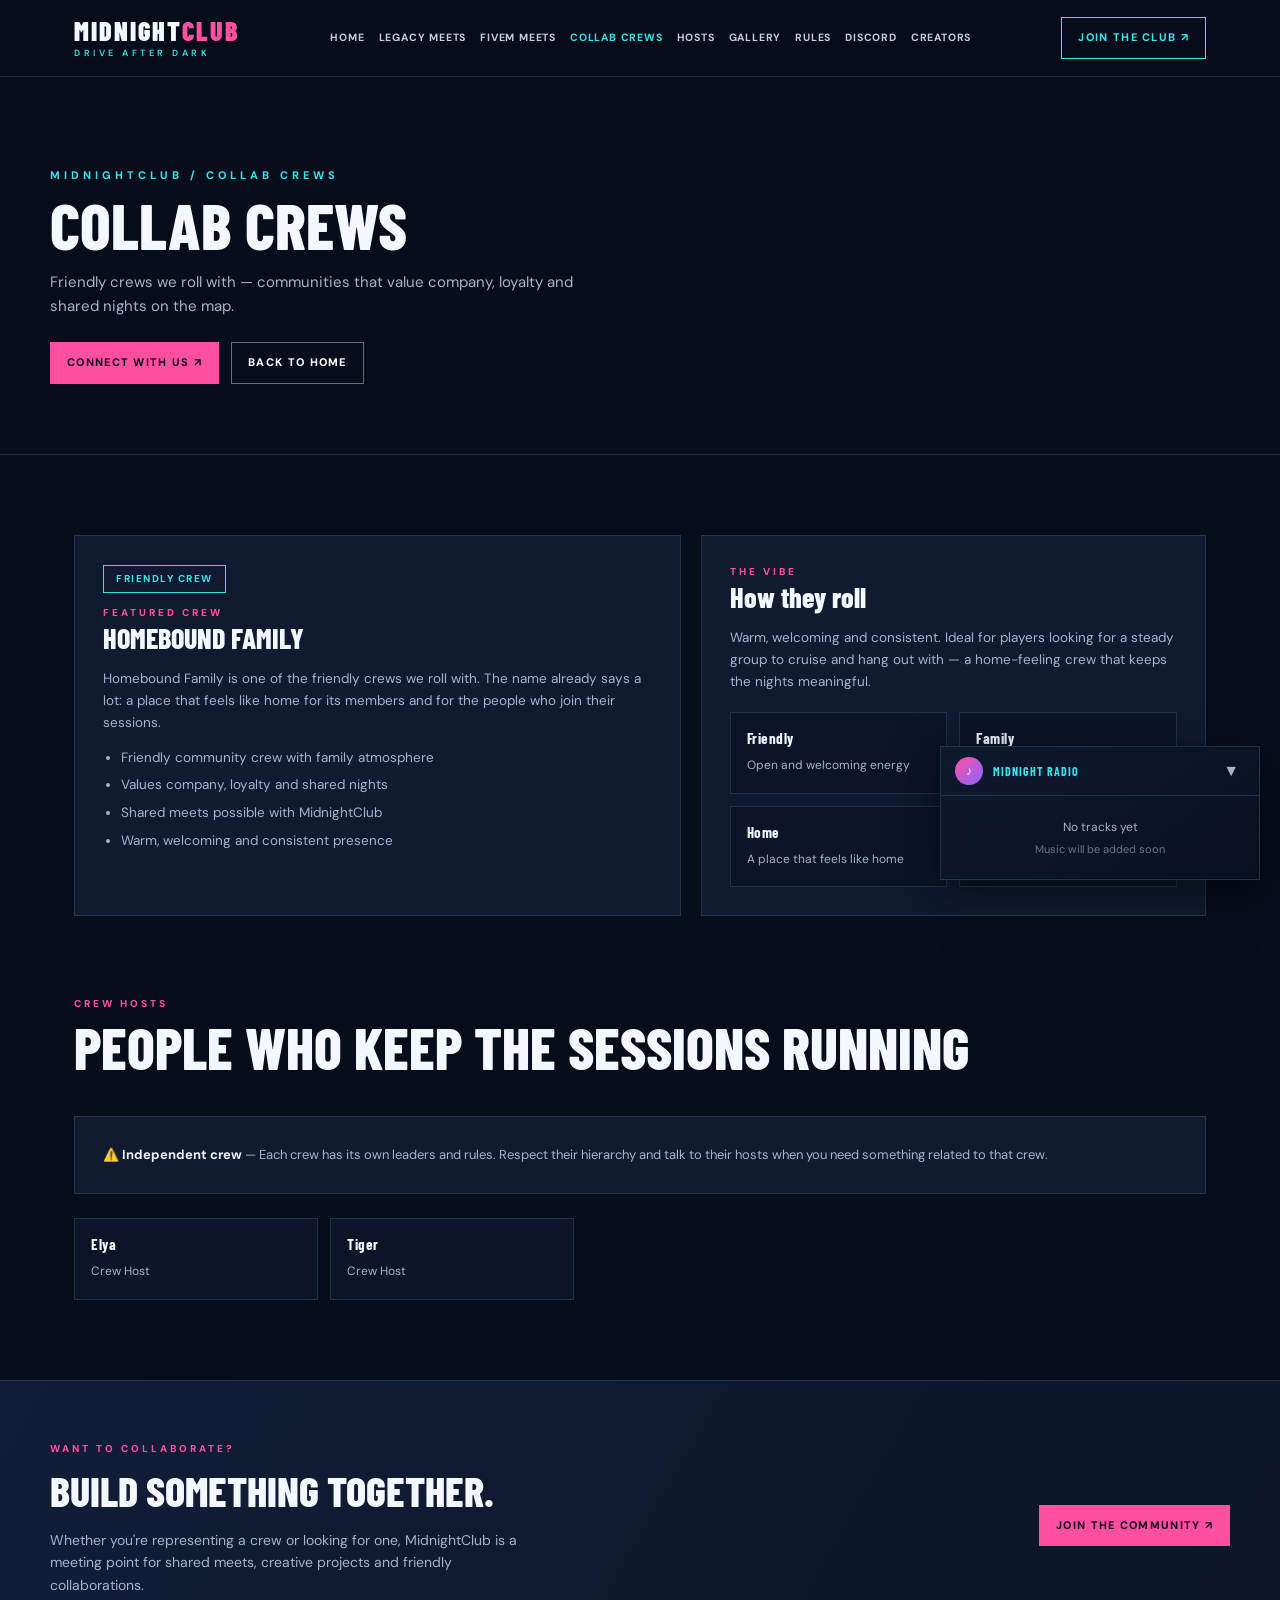
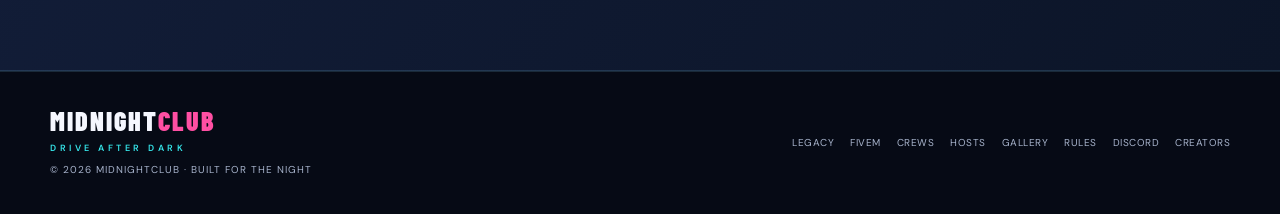
==== collab-crews.html @ 09257133 "Add files via upload" ====
<!doctype html>
<html lang="en">
<head>
  <meta charset="utf-8">
  <meta name="viewport" content="width=device-width,initial-scale=1">
  <meta name="theme-color" content="#080d1c">
  <meta name="description" content="Collaborate with friendly crews like Homebound Family — community, loyalty and shared nights on the map.">
  <title>COLLAB CREWS | MidnightClub</title>
  <link rel="stylesheet" href="assets/style.css">
</head>
<body>
<header class="site-header">
  <div class="nav-wrap">
    <a class="brand" href="index.html">MIDNIGHT<span>CLUB</span><small>DRIVE AFTER DARK</small></a>
    <nav class="nav">
      <a href="index.html">HOME</a>
      <a href="legacy-meets.html">LEGACY MEETS</a>
      <a href="fivem-meets.html">FIVEM MEETS</a>
      <a class="active" href="collab-crews.html">COLLAB CREWS</a>
      <a href="hosts.html">HOSTS</a>
      <a href="gallery.html">GALLERY</a>
      <a href="rules.html">RULES</a>
      <a href="discord.html">DISCORD</a>
      <a href="content-creators.html">CREATORS</a>
    </nav>
    <a class="nav-cta" href="https://discord.gg/Cdg4b4yw4P" target="_blank" rel="noopener">Join the club ↗</a>
    <button class="menu-toggle" aria-label="Open menu">☰</button>
  </div>
</header>

<section class="page-hero">
  <div class="page-hero-inner">
    <div class="eyebrow">MIDNIGHTCLUB / COLLAB CREWS</div>
    <h1>COLLAB CREWS</h1>
    <p>Friendly crews we roll with — communities that value company, loyalty and shared nights on the map.</p>
    <div class="hero-actions" style="margin-top:24px">
      <a class="btn primary" href="https://discord.gg/Cdg4b4yw4P" target="_blank" rel="noopener">Connect with us ↗</a>
      <a class="btn secondary" href="index.html">Back to home</a>
    </div>
  </div>
</section>

<section class="section">
  <div class="content-grid">
    <div class="panel">
      <span class="server-badge">FRIENDLY CREW</span>
      <div class="kicker">Featured crew</div>
      <h3>HOMEBOUND FAMILY</h3>
      <p>Homebound Family is one of the friendly crews we roll with. The name already says a lot: a place that feels like home for its members and for the people who join their sessions.</p>
      <ul>
        <li>Friendly community crew with family atmosphere</li>
        <li>Values company, loyalty and shared nights</li>
        <li>Shared meets possible with MidnightClub</li>
        <li>Warm, welcoming and consistent presence</li>
      </ul>
    </div>
    <div class="panel">
      <div class="kicker">The vibe</div>
      <h3>How they roll</h3>
      <p>Warm, welcoming and consistent. Ideal for players looking for a steady group to cruise and hang out with — a home-feeling crew that keeps the nights meaningful.</p>
      <div class="highlight-list">
        <div class="highlight-item"><strong>Friendly</strong><span>Open and welcoming energy</span></div>
        <div class="highlight-item"><strong>Family</strong><span>Loyalty and belonging</span></div>
        <div class="highlight-item"><strong>Home</strong><span>A place that feels like home</span></div>
        <div class="highlight-item"><strong>Meets</strong><span>Shared sessions &amp; cruises</span></div>
      </div>
    </div>
  </div>
</section>

<section class="section" style="padding-top:0">
  <div class="section-head">
    <div>
      <div class="kicker">Crew hosts</div>
      <h2>People who keep the sessions running</h2>
    </div>
  </div>
  <div class="panel" style="margin-bottom:24px">
    <p style="margin:0;color:var(--muted);font-size:13px">⚠️ <strong style="color:var(--white)">Independent crew</strong> — Each crew has its own leaders and rules. Respect their hierarchy and talk to their hosts when you need something related to that crew.</p>
  </div>
  <div class="highlight-list" style="grid-template-columns:repeat(auto-fill,minmax(200px,1fr));max-width:500px">
    <div class="highlight-item"><strong>Elya</strong><span>Crew Host</span></div>
    <div class="highlight-item"><strong>Tiger</strong><span>Crew Host</span></div>
  </div>
</section>

<section class="feature-band">
  <div class="feature-inner">
    <div>
      <div class="kicker">Want to collaborate?</div>
      <h2>BUILD SOMETHING TOGETHER.</h2>
      <p>Whether you're representing a crew or looking for one, MidnightClub is a meeting point for shared meets, creative projects and friendly collaborations.</p>
    </div>
    <a class="btn primary" href="https://discord.gg/Cdg4b4yw4P" target="_blank" rel="noopener">Join the community ↗</a>
  </div>
</section>

<footer class="footer">
  <div class="footer-inner">
    <div>
      <a class="brand" href="index.html">MIDNIGHT<span>CLUB</span><small>DRIVE AFTER DARK</small></a>
      <p>© <span data-year></span> MIDNIGHTCLUB · BUILT FOR THE NIGHT</p>
    </div>
    <div class="footer-links">
      <a href="legacy-meets.html">LEGACY</a>
      <a href="fivem-meets.html">FIVEM</a>
      <a href="collab-crews.html">CREWS</a>
      <a href="hosts.html">HOSTS</a>
      <a href="gallery.html">GALLERY</a>
      <a href="rules.html">RULES</a>
      <a href="discord.html">DISCORD</a>
      <a href="content-creators.html">CREATORS</a>
    </div>
  </div>
</footer>

<div class="music-player" id="music-player">
  <div class="player-header">
    <div class="player-header-left"><div class="player-icon">♪</div><span class="player-title">Midnight Radio</span></div>
    <button class="player-toggle-btn" id="player-toggle">▼</button>
  </div>
  <div class="player-body">
    <div id="player-empty" class="player-empty">No tracks yet<span>Music will be added soon</span></div>
    <div id="player-body-content" style="display:none">
      <div class="player-track-info"><p class="player-track-name" id="track-name">—</p><p class="player-track-artist" id="track-artist">—</p></div>
      <div class="player-progress-wrap"><div class="player-progress" id="progress-wrap"><div class="player-progress-bar" id="progress-bar"></div></div><div class="player-time"><span id="current-time">0:00</span><span id="duration">0:00</span></div></div>
      <div class="player-controls"><button class="player-btn" id="prev-btn">⏮</button><button class="player-btn play-btn" id="play-btn">▶</button><button class="player-btn" id="next-btn">⏭</button></div>
      <div class="player-volume"><span style="font-size:12px">🔊</span><input type="range" id="volume-slider" min="0" max="100" value="70"></div>
    </div>
  </div>
</div>
<audio id="audio-el" preload="metadata"></audio>
<script src="assets/main.js"></script>
</body>
</html>
---- assets/style.css ----
@import url('https://fonts.googleapis.com/css2?family=Barlow+Condensed:wght@500;600;700;800;900&family=DM+Sans:wght@400;500;600;700&display=swap');

:root {
  --bg: #080d1c;
  --panel: #101a30;
  --panel2: #14233d;
  --cyan: #35e4e8;
  --pink: #ff4fa3;
  --purple: #8765ff;
  --coral: #ff876f;
  --white: #f5f7ff;
  --muted: #a7b3cb;
  --line: rgba(118, 190, 222, 0.18);
  --max: 1180px;
  --header-h: 76px;
}

* { box-sizing: border-box; }
html { scroll-behavior: smooth; }
body {
  margin: 0;
  background: var(--bg);
  color: var(--white);
  font-family: 'DM Sans', sans-serif;
  line-height: 1.6;
}
a { color: inherit; text-decoration: none; }
button { font: inherit; cursor: pointer; }
img { max-width: 100%; display: block; }

/* ========== HEADER ========== */
.site-header {
  position: sticky;
  top: 0;
  z-index: 50;
  background: rgba(8, 13, 28, 0.9);
  backdrop-filter: blur(16px);
  border-bottom: 1px solid var(--line);
}
.nav-wrap {
  max-width: var(--max);
  margin: auto;
  padding: 0 24px;
  min-height: var(--header-h);
  display: flex;
  align-items: center;
  justify-content: space-between;
  gap: 16px;
}
.brand {
  font: 900 26px 'Barlow Condensed';
  letter-spacing: 2px;
  line-height: 1;
  flex-shrink: 0;
}
.brand span { color: var(--pink); }
.brand small {
  display: block;
  font: 600 9px 'DM Sans';
  letter-spacing: 3.5px;
  color: var(--cyan);
  margin-top: 3px;
}
.nav {
  display: flex;
  align-items: center;
  gap: 14px;
  flex-wrap: wrap;
}
.nav a {
  font-size: 10.5px;
  font-weight: 700;
  letter-spacing: 0.8px;
  color: #c4cde0;
  transition: 0.2s;
  white-space: nowrap;
}
.nav a:hover,
.nav a.active { color: var(--cyan); }
.nav-cta,
.btn {
  display: inline-flex;
  align-items: center;
  justify-content: center;
  padding: 11px 16px;
  border: 1px solid var(--cyan);
  color: var(--cyan);
  font-size: 11px;
  font-weight: 800;
  letter-spacing: 1.3px;
  text-transform: uppercase;
  transition: 0.2s;
  background: transparent;
}
.nav-cta:hover,
.btn:hover {
  background: var(--cyan);
  color: #07101d;
  box-shadow: 0 0 25px #35e4e855;
}
.btn.primary {
  background: var(--pink);
  border-color: var(--pink);
  color: #14091a;
}
.btn.primary:hover {
  background: #ff6bb5;
  border-color: #ff6bb5;
  color: #14091a;
  box-shadow: 0 0 25px #ff4fa355;
}
.btn.secondary {
  border-color: rgba(255, 255, 255, 0.4);
  color: white;
}
.menu-toggle {
  display: none;
  background: none;
  border: 1px solid var(--line);
  color: white;
  padding: 8px 12px;
  font-size: 20px;
}

/* ========== HERO ========== */
.hero {
  position: relative;
  min-height: 680px;
  display: flex;
  align-items: center;
  overflow: hidden;
  background:
    linear-gradient(90deg, rgba(6, 11, 25, 0.92), rgba(6, 11, 25, 0.55) 50%, rgba(6, 11, 25, 0.2)),
    linear-gradient(0deg, var(--bg), transparent 40%),
    url('https://ik.imagekit.io/MidnightClub/WEBSITE%20MIDNIGHT/Encontro%20Neon%20Midnight%20Club.png') center/cover no-repeat;
}
.hero::after {
  content: "";
  position: absolute;
  inset: 0;
  background:
    linear-gradient(135deg, transparent 48%, rgba(255, 79, 163, 0.1)),
    repeating-linear-gradient(0deg, transparent 0 59px, rgba(53, 228, 232, 0.04) 60px);
  pointer-events: none;
}
.hero-inner {
  position: relative;
  z-index: 1;
  max-width: var(--max);
  width: 100%;
  margin: auto;
  padding: 90px 24px;
}
.eyebrow {
  color: var(--cyan);
  font-size: 11px;
  font-weight: 800;
  letter-spacing: 4px;
  text-transform: uppercase;
}
.hero h1 {
  font: 900 clamp(64px, 10vw, 122px) / 0.83 'Barlow Condensed';
  letter-spacing: 1px;
  text-transform: uppercase;
  margin: 22px 0;
  max-width: 760px;
  text-shadow: 5px 5px 0 rgba(255, 79, 163, 0.25);
}
.hero h1 em {
  font-style: normal;
  color: var(--pink);
}
.hero p {
  max-width: 540px;
  color: #d2d9e8;
  font-size: 16px;
}
.hero-actions {
  display: flex;
  gap: 12px;
  flex-wrap: wrap;
  margin-top: 30px;
}
.hero-meta {
  display: flex;
  gap: 28px;
  margin-top: 60px;
  flex-wrap: wrap;
}
.meta-item {
  border-left: 2px solid var(--pink);
  padding-left: 12px;
}
.meta-item strong {
  display: block;
  font: 800 24px 'Barlow Condensed';
  letter-spacing: 1px;
}
.meta-item span {
  font-size: 9px;
  color: var(--muted);
  letter-spacing: 2px;
  text-transform: uppercase;
}

/* Page hero (inner pages) */
.page-hero {
  position: relative;
  padding: 90px 24px 70px;
  background:
    linear-gradient(180deg, rgba(8, 13, 28, 0.75), var(--bg)),
    url('https://ik.imagekit.io/MidnightClub/WEBSITE%20MIDNIGHT/Encontro%20Neon%20Midnight%20Club.png') center/cover no-repeat;
  border-bottom: 1px solid var(--line);
}
.page-hero-inner {
  max-width: var(--max);
  margin: auto;
}
.page-hero h1 {
  font: 800 clamp(40px, 6vw, 64px) / 0.95 'Barlow Condensed';
  text-transform: uppercase;
  margin: 10px 0 14px;
}
.page-hero p {
  max-width: 560px;
  color: var(--muted);
  font-size: 15px;
}

/* ========== SECTIONS ========== */
.section {
  max-width: var(--max);
  margin: auto;
  padding: 80px 24px;
}
.section-head {
  display: flex;
  justify-content: space-between;
  align-items: end;
  gap: 20px;
  margin-bottom: 32px;
}
.kicker {
  font-size: 10px;
  letter-spacing: 3px;
  color: var(--pink);
  font-weight: 800;
  text-transform: uppercase;
}
.section h2 {
  font: 800 clamp(36px, 5vw, 58px) / 0.95 'Barlow Condensed';
  text-transform: uppercase;
  margin: 8px 0;
}
.section-intro {
  color: var(--muted);
  max-width: 560px;
  font-size: 14px;
}

/* Grid & Cards */
.grid {
  display: grid;
  grid-template-columns: repeat(3, 1fr);
  gap: 18px;
}
.card {
  background: linear-gradient(145deg, rgba(20, 35, 61, 0.96), rgba(12, 20, 38, 0.96));
  border: 1px solid var(--line);
  position: relative;
  overflow: hidden;
  min-height: 230px;
  transition: 0.25s;
}
.card:hover {
  transform: translateY(-5px);
  border-color: var(--cyan);
  box-shadow: 0 15px 45px #0007;
}
.card-image {
  height: 145px;
  background: linear-gradient(135deg, #263c67, #161a36);
  position: relative;
  overflow: hidden;
}
.card-image img {
  width: 100%;
  height: 100%;
  object-fit: cover;
  opacity: 0.8;
  transition: 0.35s;
}
.card:hover .card-image img {
  transform: scale(1.05);
  opacity: 0.95;
}
.card-image::after {
  content: "";
  position: absolute;
  inset: 0;
  background: linear-gradient(0deg, #101a30, transparent 70%);
}
.card-body { padding: 18px; }
.card h3 {
  font: 800 24px 'Barlow Condensed';
  letter-spacing: 0.8px;
  margin: 0 0 6px;
}
.card p {
  font-size: 12.5px;
  color: var(--muted);
  margin: 0 0 12px;
}
.card-link {
  font-size: 10px;
  color: var(--cyan);
  letter-spacing: 2px;
  font-weight: 800;
  text-transform: uppercase;
}
.tag {
  display: inline-block;
  font-size: 9px;
  letter-spacing: 2px;
  color: var(--pink);
  font-weight: 800;
  text-transform: uppercase;
  margin-bottom: 4px;
}

/* Feature band */
.feature-band {
  background: linear-gradient(120deg, #121d38, #0c1528);
  border-top: 1px solid var(--line);
  border-bottom: 1px solid var(--line);
  padding: 60px 24px;
}
.feature-inner {
  max-width: var(--max);
  margin: auto;
  display: flex;
  justify-content: space-between;
  align-items: center;
  gap: 30px;
}
.feature-inner h2 {
  font: 800 42px 'Barlow Condensed';
  text-transform: uppercase;
  margin: 8px 0 12px;
}
.feature-inner p {
  color: var(--muted);
  max-width: 480px;
  font-size: 14px;
}

/* Content panels */
.content-grid {
  display: grid;
  grid-template-columns: 1.2fr 1fr;
  gap: 20px;
}
.panel {
  background: var(--panel);
  border: 1px solid var(--line);
  padding: 28px;
}
.panel h3 {
  font: 800 28px 'Barlow Condensed';
  margin: 0 0 12px;
}
.panel p,
.panel li {
  color: var(--muted);
  font-size: 13.5px;
}
.panel ul {
  padding-left: 18px;
  margin: 12px 0;
}
.panel li { margin-bottom: 6px; }

/* Stats */
.stats {
  display: grid;
  grid-template-columns: repeat(3, 1fr);
  gap: 12px;
  margin-top: 24px;
}
.stat {
  background: #0b1428;
  padding: 18px;
  border: 1px solid var(--line);
  text-align: center;
}
.stat strong {
  display: block;
  font: 800 28px 'Barlow Condensed';
  color: var(--cyan);
}
.stat span {
  font-size: 9px;
  color: var(--muted);
  letter-spacing: 1px;
  text-transform: uppercase;
}

/* ========== HOSTS ========== */
.host-list {
  display: grid;
  grid-template-columns: repeat(2, 1fr);
  gap: 24px;
  max-width: 820px;
}
.host-card {
  background: linear-gradient(160deg, var(--panel2), var(--panel));
  border: 1px solid var(--line);
  padding: 32px 28px;
  text-align: center;
  transition: 0.25s;
  position: relative;
  overflow: hidden;
}
.host-card::before {
  content: "";
  position: absolute;
  top: 0;
  left: 0;
  right: 0;
  height: 3px;
  background: linear-gradient(90deg, var(--pink), var(--purple), var(--cyan));
}
.host-card:hover {
  border-color: var(--cyan);
  transform: translateY(-4px);
  box-shadow: 0 12px 40px #0006;
}
.host-avatar {
  width: 96px;
  height: 96px;
  margin: 0 auto 16px;
  border-radius: 50%;
  overflow: hidden;
  border: 3px solid transparent;
  background: linear-gradient(var(--panel), var(--panel)) padding-box,
              linear-gradient(135deg, var(--pink), var(--purple), var(--cyan)) border-box;
}
.host-avatar img {
  width: 100%;
  height: 100%;
  object-fit: cover;
}
.host-card h3 {
  font: 800 28px 'Barlow Condensed';
  margin: 0 0 6px;
  letter-spacing: 1px;
}
.host-roles {
  display: flex;
  flex-wrap: wrap;
  gap: 6px;
  justify-content: center;
  margin: 12px 0 14px;
}
.host-roles span {
  font-size: 9px;
  font-weight: 800;
  letter-spacing: 1.2px;
  text-transform: uppercase;
  padding: 4px 10px;
  border: 1px solid var(--line);
  color: var(--cyan);
  background: rgba(53, 228, 232, 0.06);
}
.host-card p {
  font-size: 13px;
  color: var(--muted);
  margin: 0 0 18px;
  line-height: 1.55;
}
.host-card .btn {
  width: 100%;
  max-width: 200px;
  margin: 0 auto;
}

/* ========== DISCORD PANEL ========== */
.discord-panel {
  background: linear-gradient(120deg, #20245a, #142d45);
  border: 1px solid #6574ef55;
  padding: 40px;
  display: flex;
  justify-content: space-between;
  align-items: center;
  gap: 28px;
}
.discord-panel h2 {
  font: 800 40px 'Barlow Condensed';
  margin: 0 0 8px;
}
.discord-panel p {
  color: #c4cde0;
  max-width: 520px;
  font-size: 14px;
  margin: 0;
}

/* ========== GALLERY ========== */
.gallery-tabs {
  display: flex;
  gap: 10px;
  margin-bottom: 28px;
  flex-wrap: wrap;
}
.gallery-tab {
  padding: 10px 20px;
  border: 1px solid var(--line);
  background: transparent;
  color: var(--muted);
  font-size: 12px;
  font-weight: 800;
  letter-spacing: 1.5px;
  text-transform: uppercase;
  transition: 0.2s;
}
.gallery-tab:hover,
.gallery-tab.active {
  border-color: var(--cyan);
  color: var(--cyan);
  background: rgba(53, 228, 232, 0.08);
}
.gallery-grid {
  display: grid;
  grid-template-columns: repeat(3, 1fr);
  gap: 14px;
}
.gallery-item {
  aspect-ratio: 16/10;
  overflow: hidden;
  border: 1px solid var(--line);
  background: var(--panel);
  position: relative;
}
.gallery-item img {
  width: 100%;
  height: 100%;
  object-fit: cover;
  transition: 0.35s;
  opacity: 0.85;
}
.gallery-item:hover img {
  transform: scale(1.06);
  opacity: 1;
}
.gallery-placeholder {
  display: flex;
  flex-direction: column;
  align-items: center;
  justify-content: center;
  height: 100%;
  min-height: 180px;
  color: var(--muted);
  font-size: 13px;
  text-align: center;
  padding: 20px;
}
.gallery-placeholder strong {
  font: 800 18px 'Barlow Condensed';
  color: var(--cyan);
  display: block;
  margin-bottom: 6px;
}
.gallery-section { display: none; }
.gallery-section.active { display: block; }

/* ========== RULES ========== */
.rules-list {
  display: grid;
  gap: 16px;
}
.rule-item {
  display: grid;
  grid-template-columns: 56px 1fr;
  gap: 18px;
  background: var(--panel);
  border: 1px solid var(--line);
  padding: 22px 24px;
  align-items: start;
}
.rule-num {
  font: 900 28px 'Barlow Condensed';
  color: var(--pink);
  line-height: 1;
}
.rule-item h3 {
  font: 800 20px 'Barlow Condensed';
  margin: 0 0 6px;
  letter-spacing: 0.5px;
}
.rule-item p {
  margin: 0;
  color: var(--muted);
  font-size: 13.5px;
}

/* ========== MUSIC PLAYER ========== */
.music-player {
  position: fixed;
  bottom: 20px;
  right: 20px;
  z-index: 60;
  width: 320px;
  background: linear-gradient(145deg, rgba(16, 26, 48, 0.97), rgba(10, 16, 32, 0.98));
  border: 1px solid var(--line);
  backdrop-filter: blur(12px);
  box-shadow: 0 12px 40px #0008;
  transition: 0.3s;
}
.music-player.collapsed { width: auto; }
.music-player.collapsed .player-body { display: none; }
.player-header {
  display: flex;
  align-items: center;
  justify-content: space-between;
  padding: 10px 14px;
  border-bottom: 1px solid var(--line);
  cursor: pointer;
  user-select: none;
}
.player-header-left {
  display: flex;
  align-items: center;
  gap: 10px;
}
.player-icon {
  width: 28px;
  height: 28px;
  border-radius: 50%;
  background: linear-gradient(135deg, var(--pink), var(--purple));
  display: grid;
  place-items: center;
  font-size: 12px;
  flex-shrink: 0;
}
.player-title {
  font: 700 12px 'Barlow Condensed';
  letter-spacing: 1px;
  text-transform: uppercase;
  color: var(--cyan);
}
.player-toggle-btn {
  background: none;
  border: none;
  color: var(--muted);
  font-size: 16px;
  padding: 4px 6px;
  line-height: 1;
}
.player-body { padding: 14px 16px 16px; }
.player-track-info { margin-bottom: 12px; }
.player-track-name {
  font: 700 14px 'DM Sans';
  margin: 0 0 2px;
  white-space: nowrap;
  overflow: hidden;
  text-overflow: ellipsis;
}
.player-track-artist {
  font-size: 11px;
  color: var(--muted);
  margin: 0;
}
.player-progress-wrap { margin-bottom: 12px; }
.player-progress {
  height: 4px;
  background: rgba(255, 255, 255, 0.1);
  border-radius: 2px;
  overflow: hidden;
  cursor: pointer;
}
.player-progress-bar {
  height: 100%;
  width: 0%;
  background: linear-gradient(90deg, var(--pink), var(--cyan));
  border-radius: 2px;
  transition: width 0.1s linear;
}
.player-time {
  display: flex;
  justify-content: space-between;
  font-size: 10px;
  color: var(--muted);
  margin-top: 4px;
}
.player-controls {
  display: flex;
  align-items: center;
  justify-content: center;
  gap: 12px;
}
.player-btn {
  background: none;
  border: 1px solid var(--line);
  color: var(--white);
  width: 36px;
  height: 36px;
  border-radius: 50%;
  display: grid;
  place-items: center;
  font-size: 14px;
  transition: 0.2s;
}
.player-btn:hover {
  border-color: var(--cyan);
  color: var(--cyan);
}
.player-btn.play-btn {
  width: 44px;
  height: 44px;
  background: var(--pink);
  border-color: var(--pink);
  color: #14091a;
  font-size: 16px;
}
.player-btn.play-btn:hover {
  background: #ff6bb5;
  border-color: #ff6bb5;
  color: #14091a;
}
.player-volume {
  display: flex;
  align-items: center;
  gap: 8px;
  margin-top: 12px;
}
.player-volume input[type="range"] {
  flex: 1;
  height: 3px;
  -webkit-appearance: none;
  appearance: none;
  background: rgba(255, 255, 255, 0.15);
  border-radius: 2px;
  outline: none;
}
.player-volume input[type="range"]::-webkit-slider-thumb {
  -webkit-appearance: none;
  width: 12px;
  height: 12px;
  border-radius: 50%;
  background: var(--cyan);
  cursor: pointer;
}
.player-empty {
  text-align: center;
  padding: 8px 0 4px;
  font-size: 12px;
  color: var(--muted);
}
.player-empty span {
  display: block;
  font-size: 11px;
  margin-top: 4px;
  color: #6a7690;
}

/* ========== FOOTER ========== */
.footer {
  border-top: 1px solid var(--line);
  background: #060a15;
  padding: 36px 24px;
}
.footer-inner {
  max-width: var(--max);
  margin: auto;
  display: flex;
  justify-content: space-between;
  align-items: center;
  gap: 20px;
  flex-wrap: wrap;
}
.footer p {
  font-size: 10px;
  color: var(--muted);
  letter-spacing: 1px;
  margin: 8px 0 0;
}
.footer-links {
  display: flex;
  gap: 16px;
  flex-wrap: wrap;
}
.footer-links a {
  font-size: 10px;
  color: var(--muted);
  letter-spacing: 0.5px;
}
.footer-links a:hover { color: var(--cyan); }

/* Server badge */
.server-badge {
  display: inline-flex;
  align-items: center;
  gap: 6px;
  font-size: 10px;
  font-weight: 800;
  letter-spacing: 1.5px;
  text-transform: uppercase;
  padding: 5px 12px;
  border: 1px solid var(--cyan);
  color: var(--cyan);
  margin-bottom: 12px;
}
.server-badge.fivem { border-color: var(--purple); color: var(--purple); }

/* Highlight list */
.highlight-list {
  display: grid;
  grid-template-columns: repeat(2, 1fr);
  gap: 12px;
  margin-top: 20px;
}
.highlight-item {
  background: #0b1428;
  border: 1px solid var(--line);
  padding: 16px;
}
.highlight-item strong {
  display: block;
  font: 700 15px 'Barlow Condensed';
  letter-spacing: 0.5px;
  margin-bottom: 4px;
}
.highlight-item span {
  font-size: 12px;
  color: var(--muted);
}

/* ========== RESPONSIVE ========== */
@media (max-width: 980px) {
  .nav {
    display: none;
    position: absolute;
    top: var(--header-h);
    left: 0;
    right: 0;
    padding: 20px 24px;
    background: #080d1c;
    border-bottom: 1px solid var(--line);
    flex-direction: column;
    align-items: flex-start;
    gap: 14px;
  }
  .nav.open { display: flex; }
  .menu-toggle { display: block; }
  .nav-cta { display: none; }
  .grid { grid-template-columns: repeat(2, 1fr); }
  .gallery-grid { grid-template-columns: repeat(2, 1fr); }
  .content-grid { grid-template-columns: 1fr; }
  .host-list { grid-template-columns: 1fr; max-width: 400px; }
  .highlight-list { grid-template-columns: 1fr; }
}

@media (max-width: 620px) {
  .hero { min-height: 600px; }
  .hero-inner { padding-top: 70px; }
  .hero h1 { font-size: 62px; }
  .section { padding: 56px 18px; }
  .grid { grid-template-columns: 1fr; }
  .gallery-grid { grid-template-columns: 1fr; }
  .section-head,
  .feature-inner,
  .discord-panel {
    align-items: flex-start;
    flex-direction: column;
  }
  .stats { grid-template-columns: 1fr; }
  .page-hero { padding: 70px 18px 50px; }
  .hero-meta { margin-top: 36px; gap: 16px; }
  .music-player {
    bottom: 12px;
    right: 12px;
    left: 12px;
    width: auto;
  }
  .rule-item {
    grid-template-columns: 40px 1fr;
    padding: 16px;
  }
}
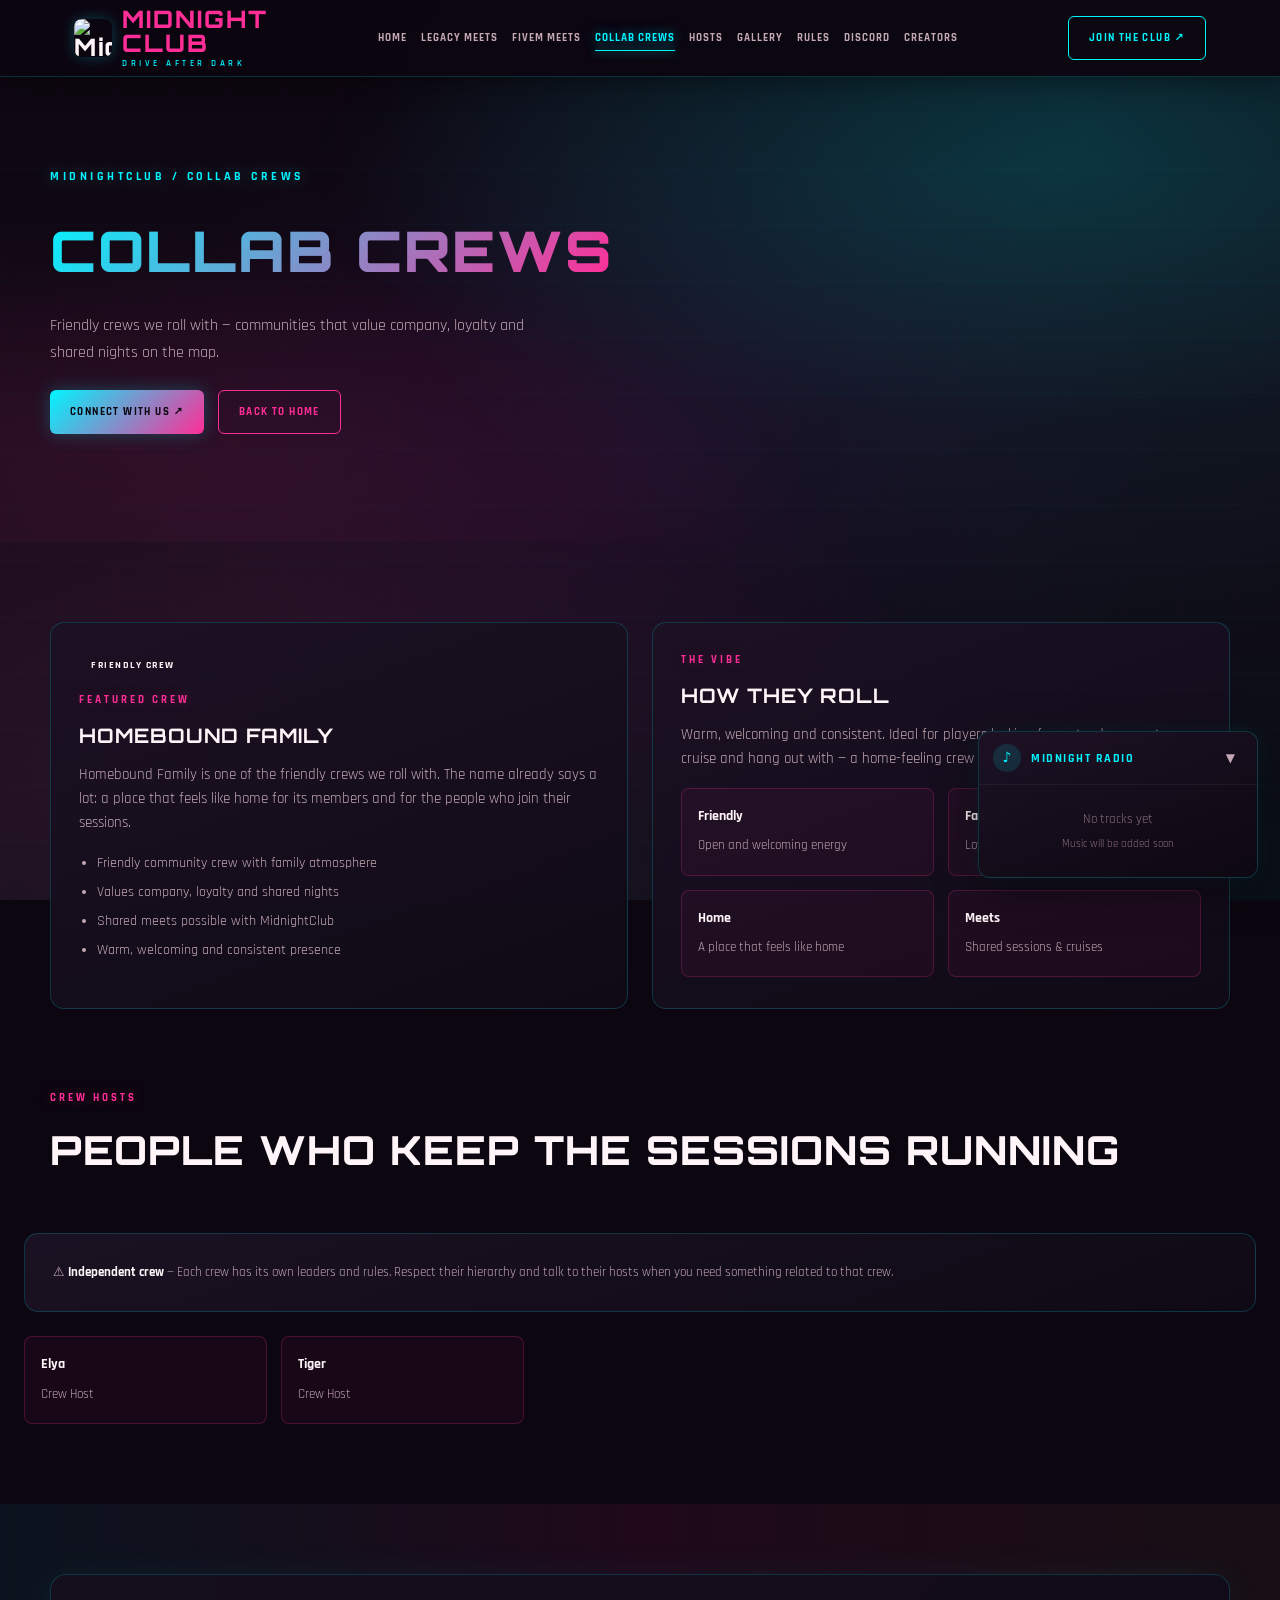
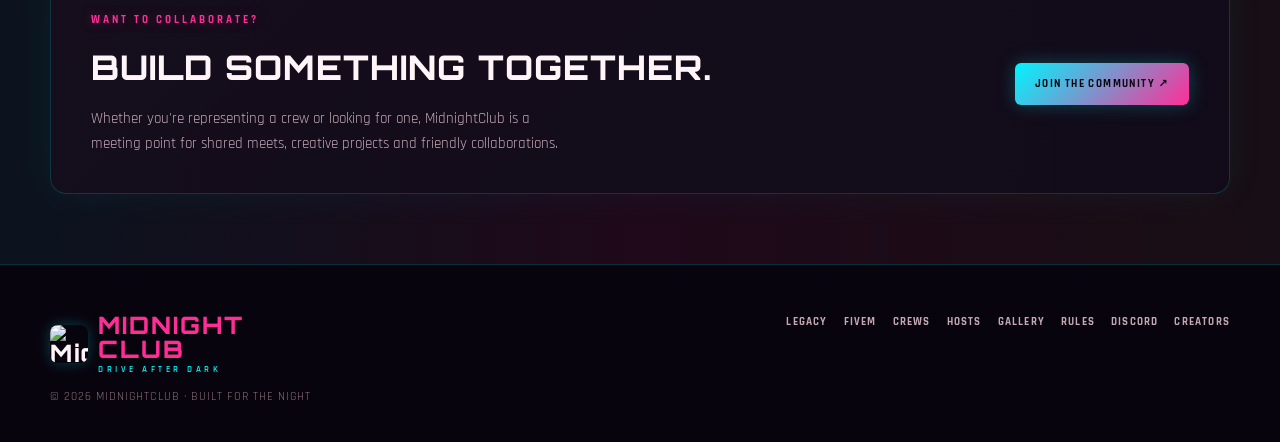
==== commit 1471a4b3: "Add files via upload" ====
--- a/collab-crews.html
+++ b/collab-crews.html
@@ -3,15 +3,27 @@
 <head>
   <meta charset="utf-8">
   <meta name="viewport" content="width=device-width,initial-scale=1">
-  <meta name="theme-color" content="#080d1c">
+  <meta name="theme-color" content="#0c0610">
+  <link rel="icon" type="image/png" href="https://ik.imagekit.io/MidnightClub/WEBSITE%20MIDNIGHT/website%20images/file_00000000ad4882108c9d90495cad888b.png?updatedAt=1795227710696">
   <meta name="description" content="Collaborate with friendly crews like Homebound Family — community, loyalty and shared nights on the map.">
   <title>COLLAB CREWS | MidnightClub</title>
   <link rel="stylesheet" href="assets/style.css">
 </head>
 <body>
+<!-- Boot Loader -->
+<div id="boot-loader">
+  <img class="loader-logo" src="https://ik.imagekit.io/MidnightClub/WEBSITE%20MIDNIGHT/website%20images/file_00000000ad4882108c9d90495cad888b.png?updatedAt=1795227710696" alt="MidnightClub">
+  <div class="loader-title">MIDNIGHTCLUB</div>
+  <div class="loader-sub">Drive After Dark</div>
+  <div class="loader-bar"><div class="loader-bar-fill"></div></div>
+</div>
+
 <header class="site-header">
   <div class="nav-wrap">
-    <a class="brand" href="index.html">MIDNIGHT<span>CLUB</span><small>DRIVE AFTER DARK</small></a>
+    <a class="brand" href="index.html">
+      <img src="https://ik.imagekit.io/MidnightClub/WEBSITE%20MIDNIGHT/website%20images/file_00000000ad4882108c9d90495cad888b.png?updatedAt=1795227710696" alt="MidnightClub" class="brand-logo">
+      <span class="brand-text">MIDNIGHT<span>CLUB</span><small>DRIVE AFTER DARK</small></span>
+    </a>
     <nav class="nav">
       <a href="index.html">HOME</a>
       <a href="legacy-meets.html">LEGACY MEETS</a>
@@ -98,7 +110,10 @@
 <footer class="footer">
   <div class="footer-inner">
     <div>
-      <a class="brand" href="index.html">MIDNIGHT<span>CLUB</span><small>DRIVE AFTER DARK</small></a>
+      <a class="brand" href="index.html">
+      <img src="https://ik.imagekit.io/MidnightClub/WEBSITE%20MIDNIGHT/website%20images/file_00000000ad4882108c9d90495cad888b.png?updatedAt=1795227710696" alt="MidnightClub" class="brand-logo">
+      <span class="brand-text">MIDNIGHT<span>CLUB</span><small>DRIVE AFTER DARK</small></span>
+    </a>
       <p>© <span data-year></span> MIDNIGHTCLUB · BUILT FOR THE NIGHT</p>
     </div>
     <div class="footer-links">
--- a/assets/style.css
+++ b/assets/style.css
@@ -1,42 +1,200 @@
-@import url('https://fonts.googleapis.com/css2?family=Barlow+Condensed:wght@500;600;700;800;900&family=DM+Sans:wght@400;500;600;700&display=swap');
+/* ============================================
+   MIDNIGHTCLUB — Cyberpunk × Vice City
+   Neon • Coral • Cyan • Purple
+   ============================================ */
+
+@import url('https://fonts.googleapis.com/css2?family=Orbitron:wght@500;600;700;800;900&family=Rajdhani:wght@400;500;600;700&family=Barlow+Condensed:wght@600;700;800;900&display=swap');
 
 :root {
-  --bg: #080d1c;
-  --panel: #101a30;
-  --panel2: #14233d;
-  --cyan: #35e4e8;
-  --pink: #ff4fa3;
-  --purple: #8765ff;
-  --coral: #ff876f;
-  --white: #f5f7ff;
-  --muted: #a7b3cb;
-  --line: rgba(118, 190, 222, 0.18);
+  /* Core palette — Vice City Cyberpunk */
+  --bg: #0c0610;
+  --bg-deep: #08040c;
+  --panel: #160e1c;
+  --panel2: #1e1426;
+  --panel-elevated: #24182e;
+
+  --cyan: #00f5ff;
+  --cyan-soft: #67e8f9;
+  --pink: #ff2e97;
+  --pink-soft: #ff6bb5;
+  --salmon: #ff7a7a;
+  --coral: #ff8a6a;
+  --purple: #b026ff;
+  --purple-soft: #c084fc;
+  --orange: #ffb86b;
+
+  --white: #fff5f8;
+  --muted: #c4a8b4;
+  --muted-dark: #8a6e7a;
+
+  --line: rgba(0, 245, 255, 0.18);
+  --line-pink: rgba(255, 46, 151, 0.22);
+  --line-hover: rgba(0, 245, 255, 0.45);
+
+  --gradient: linear-gradient(135deg, #00f5ff 0%, #ff2e97 50%, #ffb86b 100%);
+  --gradient-soft: linear-gradient(135deg, rgba(0,245,255,0.25), rgba(255,46,151,0.25));
+  --gradient-btn: linear-gradient(135deg, #00f5ff, #ff2e97);
+
+  --shadow-cyan: 0 0 20px rgba(0, 245, 255, 0.4), 0 0 40px rgba(0, 245, 255, 0.15);
+  --shadow-pink: 0 0 20px rgba(255, 46, 151, 0.4), 0 0 40px rgba(255, 46, 151, 0.15);
+  --shadow-neon: 0 0 18px rgba(0, 245, 255, 0.35), 0 0 36px rgba(255, 46, 151, 0.2);
+
   --max: 1180px;
   --header-h: 76px;
+  --radius: 14px;
+  --font-display: 'Orbitron', 'Barlow Condensed', sans-serif;
+  --font-body: 'Rajdhani', system-ui, sans-serif;
 }
 
 * { box-sizing: border-box; }
 html { scroll-behavior: smooth; }
+
 body {
   margin: 0;
   background: var(--bg);
   color: var(--white);
-  font-family: 'DM Sans', sans-serif;
-  line-height: 1.6;
-}
+  font-family: var(--font-body);
+  line-height: 1.65;
+  font-size: 16px;
+  overflow-x: hidden;
+  min-height: 100vh;
+  background-image:
+    radial-gradient(ellipse at 15% 85%, rgba(255, 46, 151, 0.13) 0%, transparent 48%),
+    radial-gradient(ellipse at 85% 15%, rgba(0, 245, 255, 0.11) 0%, transparent 48%),
+    radial-gradient(ellipse at 50% 50%, rgba(176, 38, 255, 0.06) 0%, transparent 60%),
+    linear-gradient(180deg, #0c0610 0%, #120a16 40%, #0a1018 100%);
+  background-attachment: fixed;
+}
+
+/* Subtle grid overlay */
+body::before {
+  content: '';
+  position: fixed;
+  inset: 0;
+  background-image:
+    linear-gradient(rgba(0, 245, 255, 0.035) 1px, transparent 1px),
+    linear-gradient(90deg, rgba(255, 46, 151, 0.03) 1px, transparent 1px);
+  background-size: 56px 56px;
+  pointer-events: none;
+  z-index: 0;
+  opacity: 0.7;
+}
+
 a { color: inherit; text-decoration: none; }
-button { font: inherit; cursor: pointer; }
+button { font: inherit; cursor: pointer; border: none; background: none; }
 img { max-width: 100%; display: block; }
+
+/* ========== LOADING SCREEN ========== */
+#boot-loader {
+  position: fixed;
+  inset: 0;
+  z-index: 99999;
+  display: flex;
+  flex-direction: column;
+  align-items: center;
+  justify-content: center;
+  background:
+    radial-gradient(ellipse at 50% 40%, rgba(0, 245, 255, 0.1) 0%, transparent 55%),
+    radial-gradient(ellipse at 30% 70%, rgba(255, 46, 151, 0.12) 0%, transparent 50%),
+    linear-gradient(160deg, #08040c 0%, #0c0610 40%, #0a1018 100%);
+  transition: opacity 0.8s ease, visibility 0.8s;
+  overflow: hidden;
+}
+
+#boot-loader::before {
+  content: '';
+  position: absolute;
+  inset: -40%;
+  background: conic-gradient(from 0deg, transparent, rgba(0,245,255,0.07), transparent 30%, rgba(255,46,151,0.07), transparent 60%);
+  animation: loader-spin 10s linear infinite;
+  pointer-events: none;
+}
+
+#boot-loader.hidden {
+  opacity: 0;
+  visibility: hidden;
+  pointer-events: none;
+}
+
+.loader-logo {
+  width: 110px;
+  height: 110px;
+  object-fit: contain;
+  border-radius: 18px;
+  margin-bottom: 28px;
+  filter: drop-shadow(0 0 24px rgba(0, 245, 255, 0.5));
+  animation: loader-pulse 2s ease-in-out infinite;
+  position: relative;
+  z-index: 2;
+}
+
+.loader-title {
+  font-family: var(--font-display);
+  font-weight: 800;
+  font-size: 28px;
+  letter-spacing: 6px;
+  text-transform: uppercase;
+  background: var(--gradient);
+  -webkit-background-clip: text;
+  -webkit-text-fill-color: transparent;
+  background-clip: text;
+  margin-bottom: 8px;
+  position: relative;
+  z-index: 2;
+}
+
+.loader-sub {
+  font-size: 13px;
+  letter-spacing: 4px;
+  color: var(--muted);
+  text-transform: uppercase;
+  margin-bottom: 36px;
+  position: relative;
+  z-index: 2;
+}
+
+.loader-bar {
+  width: 220px;
+  height: 3px;
+  background: rgba(255,255,255,0.08);
+  border-radius: 4px;
+  overflow: hidden;
+  position: relative;
+  z-index: 2;
+}
+
+.loader-bar-fill {
+  height: 100%;
+  width: 0%;
+  background: var(--gradient-btn);
+  border-radius: 4px;
+  box-shadow: 0 0 12px rgba(0, 245, 255, 0.6);
+  animation: loader-progress 1.6s ease-out forwards;
+}
+
+@keyframes loader-spin {
+  to { transform: rotate(360deg); }
+}
+@keyframes loader-pulse {
+  0%, 100% { transform: scale(1); filter: drop-shadow(0 0 20px rgba(0,245,255,0.4)); }
+  50% { transform: scale(1.06); filter: drop-shadow(0 0 32px rgba(255,46,151,0.5)); }
+}
+@keyframes loader-progress {
+  0% { width: 0%; }
+  100% { width: 100%; }
+}
 
 /* ========== HEADER ========== */
 .site-header {
   position: sticky;
   top: 0;
   z-index: 50;
-  background: rgba(8, 13, 28, 0.9);
-  backdrop-filter: blur(16px);
+  background: rgba(12, 6, 16, 0.88);
+  backdrop-filter: blur(18px);
   border-bottom: 1px solid var(--line);
-}
+  box-shadow: 0 4px 30px rgba(0,0,0,0.4);
+}
+
 .nav-wrap {
   max-width: var(--max);
   margin: auto;
@@ -47,20 +205,41 @@
   justify-content: space-between;
   gap: 16px;
 }
+
 .brand {
-  font: 900 26px 'Barlow Condensed';
+  font: 800 24px var(--font-display);
   letter-spacing: 2px;
   line-height: 1;
   flex-shrink: 0;
+  display: flex;
+  align-items: center;
+  gap: 10px;
+  transition: filter 0.3s;
+}
+.brand:hover {
+  filter: drop-shadow(0 0 12px rgba(0, 245, 255, 0.4));
+}
+.brand-logo {
+  width: 38px;
+  height: 38px;
+  object-fit: contain;
+  border-radius: 8px;
+  flex-shrink: 0;
+  box-shadow: 0 0 14px rgba(0, 245, 255, 0.25);
+}
+.brand-text {
+  display: flex;
+  flex-direction: column;
 }
 .brand span { color: var(--pink); }
 .brand small {
   display: block;
-  font: 600 9px 'DM Sans';
+  font: 600 9px var(--font-body);
   letter-spacing: 3.5px;
   color: var(--cyan);
   margin-top: 3px;
 }
+
 .nav {
   display: flex;
   align-items: center;
@@ -68,218 +247,285 @@
   flex-wrap: wrap;
 }
 .nav a {
-  font-size: 10.5px;
+  font-size: 11px;
   font-weight: 700;
-  letter-spacing: 0.8px;
-  color: #c4cde0;
-  transition: 0.2s;
+  letter-spacing: 1px;
+  color: var(--muted);
+  transition: 0.25s;
   white-space: nowrap;
+  position: relative;
+}
+.nav a::after {
+  content: '';
+  position: absolute;
+  bottom: -4px;
+  left: 0;
+  width: 0;
+  height: 1.5px;
+  background: var(--cyan);
+  transition: width 0.25s;
+  box-shadow: 0 0 8px var(--cyan);
 }
 .nav a:hover,
-.nav a.active { color: var(--cyan); }
+.nav a.active {
+  color: var(--cyan);
+  text-shadow: 0 0 12px rgba(0, 245, 255, 0.5);
+}
+.nav a:hover::after,
+.nav a.active::after {
+  width: 100%;
+}
+
+/* Buttons */
 .nav-cta,
 .btn {
   display: inline-flex;
   align-items: center;
   justify-content: center;
-  padding: 11px 16px;
+  padding: 12px 20px;
   border: 1px solid var(--cyan);
   color: var(--cyan);
   font-size: 11px;
-  font-weight: 800;
-  letter-spacing: 1.3px;
-  text-transform: uppercase;
-  transition: 0.2s;
+  font-weight: 700;
+  letter-spacing: 1.4px;
+  text-transform: uppercase;
+  transition: 0.3s cubic-bezier(0.22, 1, 0.36, 1);
   background: transparent;
+  border-radius: 6px;
+  position: relative;
+  overflow: hidden;
+  font-family: var(--font-body);
+}
+.nav-cta::before,
+.btn::before {
+  content: '';
+  position: absolute;
+  inset: 0;
+  background: var(--gradient-btn);
+  opacity: 0;
+  transition: opacity 0.3s;
+  z-index: -1;
 }
 .nav-cta:hover,
 .btn:hover {
-  background: var(--cyan);
-  color: #07101d;
-  box-shadow: 0 0 25px #35e4e855;
-}
+  color: #0c0610;
+  border-color: transparent;
+  box-shadow: var(--shadow-neon);
+  transform: translateY(-2px);
+}
+.nav-cta:hover::before,
+.btn:hover::before {
+  opacity: 1;
+}
+
 .btn.primary {
-  background: var(--pink);
+  background: var(--gradient-btn);
+  color: #0c0610;
+  border: none;
+  font-weight: 800;
+  box-shadow: 0 0 18px rgba(0, 245, 255, 0.25);
+}
+.btn.primary:hover {
+  box-shadow: var(--shadow-neon);
+  transform: translateY(-3px) scale(1.02);
+  filter: brightness(1.1);
+}
+.btn.secondary {
   border-color: var(--pink);
-  color: #14091a;
-}
-.btn.primary:hover {
-  background: #ff6bb5;
-  border-color: #ff6bb5;
-  color: #14091a;
-  box-shadow: 0 0 25px #ff4fa355;
-}
-.btn.secondary {
-  border-color: rgba(255, 255, 255, 0.4);
-  color: white;
-}
+  color: var(--pink);
+}
+.btn.secondary:hover {
+  border-color: transparent;
+  color: #0c0610;
+  box-shadow: var(--shadow-pink);
+}
+.btn.secondary::before {
+  background: linear-gradient(135deg, #ff2e97, #ff7a7a);
+}
+
 .menu-toggle {
   display: none;
+  font-size: 24px;
+  color: var(--cyan);
   background: none;
-  border: 1px solid var(--line);
-  color: white;
-  padding: 8px 12px;
-  font-size: 20px;
+  border: none;
+  padding: 6px;
 }
 
 /* ========== HERO ========== */
 .hero {
   position: relative;
-  min-height: 680px;
-  display: flex;
-  align-items: center;
+  min-height: 720px;
+  display: flex;
+  align-items: center;
+  padding: 100px 24px 80px;
   overflow: hidden;
-  background:
-    linear-gradient(90deg, rgba(6, 11, 25, 0.92), rgba(6, 11, 25, 0.55) 50%, rgba(6, 11, 25, 0.2)),
-    linear-gradient(0deg, var(--bg), transparent 40%),
-    url('https://ik.imagekit.io/MidnightClub/WEBSITE%20MIDNIGHT/Encontro%20Neon%20Midnight%20Club.png') center/cover no-repeat;
-}
-.hero::after {
-  content: "";
+}
+.hero::before {
+  content: '';
   position: absolute;
   inset: 0;
   background:
-    linear-gradient(135deg, transparent 48%, rgba(255, 79, 163, 0.1)),
-    repeating-linear-gradient(0deg, transparent 0 59px, rgba(53, 228, 232, 0.04) 60px);
+    radial-gradient(ellipse at 70% 30%, rgba(0, 245, 255, 0.12) 0%, transparent 50%),
+    radial-gradient(ellipse at 20% 80%, rgba(255, 46, 151, 0.1) 0%, transparent 45%);
   pointer-events: none;
 }
 .hero-inner {
-  position: relative;
-  z-index: 1;
   max-width: var(--max);
-  width: 100%;
   margin: auto;
-  padding: 90px 24px;
+  position: relative;
+  z-index: 2;
 }
 .eyebrow {
-  color: var(--cyan);
-  font-size: 11px;
-  font-weight: 800;
-  letter-spacing: 4px;
-  text-transform: uppercase;
+  font-size: 12px;
+  font-weight: 700;
+  letter-spacing: 3.5px;
+  color: var(--cyan);
+  text-transform: uppercase;
+  margin-bottom: 18px;
+  text-shadow: 0 0 16px rgba(0, 245, 255, 0.4);
 }
 .hero h1 {
-  font: 900 clamp(64px, 10vw, 122px) / 0.83 'Barlow Condensed';
+  font-family: var(--font-display);
+  font-weight: 900;
+  font-size: clamp(52px, 9vw, 92px);
+  line-height: 0.95;
   letter-spacing: 1px;
-  text-transform: uppercase;
-  margin: 22px 0;
-  max-width: 760px;
-  text-shadow: 5px 5px 0 rgba(255, 79, 163, 0.25);
+  margin: 0 0 22px;
+  text-transform: uppercase;
 }
 .hero h1 em {
   font-style: normal;
-  color: var(--pink);
+  background: var(--gradient);
+  -webkit-background-clip: text;
+  -webkit-text-fill-color: transparent;
+  background-clip: text;
+  filter: drop-shadow(0 0 20px rgba(255, 46, 151, 0.3));
 }
 .hero p {
-  max-width: 540px;
-  color: #d2d9e8;
-  font-size: 16px;
+  max-width: 520px;
+  font-size: 17px;
+  color: var(--muted);
+  margin: 0 0 32px;
+  line-height: 1.7;
 }
 .hero-actions {
   display: flex;
-  gap: 12px;
   flex-wrap: wrap;
-  margin-top: 30px;
+  gap: 14px;
+  margin-bottom: 48px;
 }
 .hero-meta {
   display: flex;
-  gap: 28px;
-  margin-top: 60px;
+  gap: 36px;
   flex-wrap: wrap;
 }
 .meta-item {
-  border-left: 2px solid var(--pink);
-  padding-left: 12px;
+  display: flex;
+  flex-direction: column;
+  gap: 4px;
 }
 .meta-item strong {
-  display: block;
-  font: 800 24px 'Barlow Condensed';
-  letter-spacing: 1px;
+  font-family: var(--font-display);
+  font-size: 28px;
+  font-weight: 800;
+  color: var(--cyan);
+  text-shadow: 0 0 14px rgba(0, 245, 255, 0.4);
 }
 .meta-item span {
-  font-size: 9px;
-  color: var(--muted);
-  letter-spacing: 2px;
-  text-transform: uppercase;
-}
-
-/* Page hero (inner pages) */
-.page-hero {
-  position: relative;
-  padding: 90px 24px 70px;
-  background:
-    linear-gradient(180deg, rgba(8, 13, 28, 0.75), var(--bg)),
-    url('https://ik.imagekit.io/MidnightClub/WEBSITE%20MIDNIGHT/Encontro%20Neon%20Midnight%20Club.png') center/cover no-repeat;
-  border-bottom: 1px solid var(--line);
-}
-.page-hero-inner {
-  max-width: var(--max);
-  margin: auto;
-}
-.page-hero h1 {
-  font: 800 clamp(40px, 6vw, 64px) / 0.95 'Barlow Condensed';
-  text-transform: uppercase;
-  margin: 10px 0 14px;
-}
-.page-hero p {
-  max-width: 560px;
-  color: var(--muted);
-  font-size: 15px;
+  font-size: 12px;
+  letter-spacing: 1.5px;
+  color: var(--muted);
+  text-transform: uppercase;
 }
 
 /* ========== SECTIONS ========== */
 .section {
+  padding: 80px 24px;
+  position: relative;
+  z-index: 1;
+}
+.section-head {
   max-width: var(--max);
-  margin: auto;
-  padding: 80px 24px;
-}
-.section-head {
+  margin: 0 auto 40px;
   display: flex;
   justify-content: space-between;
-  align-items: end;
-  gap: 20px;
-  margin-bottom: 32px;
+  align-items: flex-end;
+  gap: 24px;
 }
 .kicker {
-  font-size: 10px;
+  font-size: 11px;
+  font-weight: 700;
   letter-spacing: 3px;
   color: var(--pink);
+  text-transform: uppercase;
+  margin-bottom: 10px;
+  text-shadow: 0 0 12px rgba(255, 46, 151, 0.35);
+}
+.section-head h2 {
+  font-family: var(--font-display);
   font-weight: 800;
-  text-transform: uppercase;
-}
-.section h2 {
-  font: 800 clamp(36px, 5vw, 58px) / 0.95 'Barlow Condensed';
-  text-transform: uppercase;
-  margin: 8px 0;
+  font-size: clamp(28px, 4vw, 40px);
+  letter-spacing: 1px;
+  margin: 0 0 10px;
+  text-transform: uppercase;
 }
 .section-intro {
-  color: var(--muted);
-  max-width: 560px;
-  font-size: 14px;
-}
-
-/* Grid & Cards */
+  max-width: 480px;
+  color: var(--muted);
+  font-size: 15px;
+  margin: 0;
+}
+
+/* ========== CARDS GRID ========== */
 .grid {
+  max-width: var(--max);
+  margin: 0 auto;
   display: grid;
   grid-template-columns: repeat(3, 1fr);
-  gap: 18px;
-}
+  gap: 22px;
+}
+
 .card {
-  background: linear-gradient(145deg, rgba(20, 35, 61, 0.96), rgba(12, 20, 38, 0.96));
+  background: linear-gradient(160deg, rgba(30, 20, 40, 0.95), rgba(18, 12, 26, 0.97));
   border: 1px solid var(--line);
   position: relative;
   overflow: hidden;
-  min-height: 230px;
-  transition: 0.25s;
+  min-height: 250px;
+  transition: 0.35s cubic-bezier(0.22, 1, 0.36, 1);
+  display: block;
+  color: inherit;
+  text-decoration: none;
+  cursor: pointer;
+  border-radius: var(--radius);
+}
+.card::before {
+  content: '';
+  position: absolute;
+  inset: 0;
+  border-radius: inherit;
+  padding: 1px;
+  background: linear-gradient(135deg, transparent 40%, rgba(0,245,255,0.3), rgba(255,46,151,0.3));
+  -webkit-mask: linear-gradient(#fff 0 0) content-box, linear-gradient(#fff 0 0);
+  mask: linear-gradient(#fff 0 0) content-box, linear-gradient(#fff 0 0);
+  -webkit-mask-composite: xor;
+  mask-composite: exclude;
+  opacity: 0;
+  transition: opacity 0.35s;
+  pointer-events: none;
 }
 .card:hover {
-  transform: translateY(-5px);
-  border-color: var(--cyan);
-  box-shadow: 0 15px 45px #0007;
-}
+  transform: translateY(-8px);
+  border-color: transparent;
+  box-shadow: 0 20px 50px rgba(0,0,0,0.5), var(--shadow-neon);
+}
+.card:hover::before {
+  opacity: 1;
+}
+
 .card-image {
-  height: 145px;
-  background: linear-gradient(135deg, #263c67, #161a36);
+  height: 150px;
+  background: linear-gradient(135deg, #1a1224, #0e0a14);
   position: relative;
   overflow: hidden;
 }
@@ -287,163 +533,224 @@
   width: 100%;
   height: 100%;
   object-fit: cover;
-  opacity: 0.8;
-  transition: 0.35s;
+  opacity: 0.85;
+  transition: 0.45s cubic-bezier(0.22, 1, 0.36, 1);
 }
 .card:hover .card-image img {
-  transform: scale(1.05);
-  opacity: 0.95;
+  transform: scale(1.08);
+  opacity: 1;
 }
 .card-image::after {
-  content: "";
+  content: '';
   position: absolute;
   inset: 0;
-  background: linear-gradient(0deg, #101a30, transparent 70%);
-}
-.card-body { padding: 18px; }
+  background: linear-gradient(to top, rgba(12,6,16,0.7) 0%, transparent 60%);
+  pointer-events: none;
+}
+
+.card-body {
+  padding: 18px 18px 20px;
+}
 .card h3 {
-  font: 800 24px 'Barlow Condensed';
-  letter-spacing: 0.8px;
+  font-family: var(--font-display);
+  font-weight: 800;
+  font-size: 20px;
+  letter-spacing: 1px;
   margin: 0 0 6px;
+  text-transform: uppercase;
 }
 .card p {
-  font-size: 12.5px;
-  color: var(--muted);
-  margin: 0 0 12px;
+  font-size: 13.5px;
+  color: var(--muted);
+  margin: 0 0 14px;
+  line-height: 1.55;
 }
 .card-link {
-  font-size: 10px;
+  font-size: 11px;
   color: var(--cyan);
   letter-spacing: 2px;
-  font-weight: 800;
-  text-transform: uppercase;
-}
+  font-weight: 700;
+  text-transform: uppercase;
+  transition: 0.25s;
+}
+.card:hover .card-link {
+  text-shadow: 0 0 12px rgba(0, 245, 255, 0.6);
+  letter-spacing: 2.5px;
+}
+
 .tag {
   display: inline-block;
-  font-size: 9px;
-  letter-spacing: 2px;
-  color: var(--pink);
-  font-weight: 800;
-  text-transform: uppercase;
-  margin-bottom: 4px;
-}
-
-/* Feature band */
+  font-size: 9.5px;
+  font-weight: 700;
+  letter-spacing: 1.5px;
+  text-transform: uppercase;
+  padding: 4px 9px;
+  border-radius: 4px;
+  background: rgba(0, 245, 255, 0.12);
+  color: var(--cyan);
+  border: 1px solid rgba(0, 245, 255, 0.25);
+  margin-bottom: 10px;
+}
+
+/* ========== FEATURE BAND ========== */
 .feature-band {
-  background: linear-gradient(120deg, #121d38, #0c1528);
-  border-top: 1px solid var(--line);
-  border-bottom: 1px solid var(--line);
-  padding: 60px 24px;
+  padding: 70px 24px;
+  position: relative;
+  overflow: hidden;
+}
+.feature-band::before {
+  content: '';
+  position: absolute;
+  inset: 0;
+  background:
+    linear-gradient(90deg, rgba(0,245,255,0.06), rgba(255,46,151,0.08), rgba(255,184,107,0.05));
+  pointer-events: none;
 }
 .feature-inner {
   max-width: var(--max);
   margin: auto;
   display: flex;
+  align-items: center;
   justify-content: space-between;
-  align-items: center;
-  gap: 30px;
+  gap: 32px;
+  position: relative;
+  z-index: 1;
+  padding: 36px 40px;
+  background: linear-gradient(135deg, rgba(22,14,28,0.9), rgba(18,12,26,0.95));
+  border: 1px solid var(--line);
+  border-radius: 16px;
+  box-shadow: 0 0 40px rgba(0, 245, 255, 0.06);
 }
 .feature-inner h2 {
-  font: 800 42px 'Barlow Condensed';
-  text-transform: uppercase;
+  font-family: var(--font-display);
+  font-weight: 800;
+  font-size: clamp(24px, 3.5vw, 34px);
+  letter-spacing: 1px;
   margin: 8px 0 12px;
+  text-transform: uppercase;
 }
 .feature-inner p {
   color: var(--muted);
   max-width: 480px;
+  margin: 0;
+  font-size: 15px;
+}
+
+/* ========== CONTENT GRID / PANELS ========== */
+.content-grid {
+  max-width: var(--max);
+  margin: 0 auto;
+  display: grid;
+  grid-template-columns: 1fr 1fr;
+  gap: 24px;
+}
+.panel {
+  background: linear-gradient(160deg, rgba(28, 18, 36, 0.95), rgba(16, 10, 22, 0.97));
+  border: 1px solid var(--line);
+  border-radius: var(--radius);
+  padding: 28px;
+  transition: 0.3s;
+}
+.panel:hover {
+  border-color: var(--line-hover);
+  box-shadow: 0 0 30px rgba(0, 245, 255, 0.08);
+}
+.panel h3 {
+  font-family: var(--font-display);
+  font-weight: 700;
+  font-size: 20px;
+  letter-spacing: 0.8px;
+  margin: 0 0 12px;
+  text-transform: uppercase;
+}
+.panel p {
+  color: var(--muted);
+  font-size: 14.5px;
+  margin: 0 0 16px;
+}
+.panel ul {
+  margin: 0 0 18px;
+  padding-left: 18px;
+  color: var(--muted);
   font-size: 14px;
 }
-
-/* Content panels */
-.content-grid {
-  display: grid;
-  grid-template-columns: 1.2fr 1fr;
-  gap: 20px;
-}
-.panel {
-  background: var(--panel);
-  border: 1px solid var(--line);
-  padding: 28px;
-}
-.panel h3 {
-  font: 800 28px 'Barlow Condensed';
-  margin: 0 0 12px;
-}
-.panel p,
-.panel li {
-  color: var(--muted);
-  font-size: 13.5px;
-}
-.panel ul {
-  padding-left: 18px;
-  margin: 12px 0;
-}
-.panel li { margin-bottom: 6px; }
-
-/* Stats */
-.stats {
-  display: grid;
-  grid-template-columns: repeat(3, 1fr);
-  gap: 12px;
-  margin-top: 24px;
-}
-.stat {
-  background: #0b1428;
-  padding: 18px;
-  border: 1px solid var(--line);
-  text-align: center;
-}
-.stat strong {
-  display: block;
-  font: 800 28px 'Barlow Condensed';
-  color: var(--cyan);
-}
-.stat span {
-  font-size: 9px;
-  color: var(--muted);
-  letter-spacing: 1px;
-  text-transform: uppercase;
+.panel ul li {
+  margin-bottom: 6px;
+}
+.panel .card-link {
+  display: inline-block;
+}
+
+/* ========== PAGE HERO ========== */
+.page-hero {
+  padding: 90px 24px 60px;
+  text-align: left;
+  position: relative;
+  overflow: hidden;
+}
+.page-hero::before {
+  content: '';
+  position: absolute;
+  inset: 0;
+  background:
+    radial-gradient(ellipse at 80% 20%, rgba(0, 245, 255, 0.1) 0%, transparent 50%),
+    radial-gradient(ellipse at 10% 80%, rgba(255, 46, 151, 0.08) 0%, transparent 45%);
+  pointer-events: none;
+}
+.page-hero-inner {
+  max-width: var(--max);
+  margin: auto;
+  position: relative;
+  z-index: 1;
+}
+.page-hero h1 {
+  font-family: var(--font-display);
+  font-weight: 900;
+  font-size: clamp(36px, 6vw, 56px);
+  letter-spacing: 2px;
+  margin: 10px 0 16px;
+  text-transform: uppercase;
+  background: var(--gradient);
+  -webkit-background-clip: text;
+  -webkit-text-fill-color: transparent;
+  background-clip: text;
+}
+.page-hero p {
+  max-width: 520px;
+  color: var(--muted);
+  font-size: 16px;
+  margin: 0;
 }
 
 /* ========== HOSTS ========== */
 .host-list {
+  max-width: var(--max);
+  margin: 0 auto;
   display: grid;
   grid-template-columns: repeat(2, 1fr);
-  gap: 24px;
-  max-width: 820px;
+  gap: 28px;
 }
 .host-card {
-  background: linear-gradient(160deg, var(--panel2), var(--panel));
+  background: linear-gradient(160deg, rgba(28, 18, 36, 0.95), rgba(16, 10, 22, 0.97));
   border: 1px solid var(--line);
+  border-radius: var(--radius);
   padding: 32px 28px;
   text-align: center;
-  transition: 0.25s;
-  position: relative;
-  overflow: hidden;
-}
-.host-card::before {
-  content: "";
-  position: absolute;
-  top: 0;
-  left: 0;
-  right: 0;
-  height: 3px;
-  background: linear-gradient(90deg, var(--pink), var(--purple), var(--cyan));
+  transition: 0.35s;
 }
 .host-card:hover {
-  border-color: var(--cyan);
-  transform: translateY(-4px);
-  box-shadow: 0 12px 40px #0006;
+  border-color: var(--pink);
+  box-shadow: var(--shadow-pink);
+  transform: translateY(-6px);
 }
 .host-avatar {
-  width: 96px;
-  height: 96px;
-  margin: 0 auto 16px;
+  width: 110px;
+  height: 110px;
+  margin: 0 auto 18px;
   border-radius: 50%;
   overflow: hidden;
-  border: 3px solid transparent;
-  background: linear-gradient(var(--panel), var(--panel)) padding-box,
-              linear-gradient(135deg, var(--pink), var(--purple), var(--cyan)) border-box;
+  border: 2px solid var(--cyan);
+  box-shadow: 0 0 24px rgba(0, 245, 255, 0.3);
 }
 .host-avatar img {
   width: 100%;
@@ -451,8 +758,10 @@
   object-fit: cover;
 }
 .host-card h3 {
-  font: 800 28px 'Barlow Condensed';
-  margin: 0 0 6px;
+  font-family: var(--font-display);
+  font-weight: 800;
+  font-size: 22px;
+  margin: 0 0 10px;
   letter-spacing: 1px;
 }
 .host-roles {
@@ -460,172 +769,299 @@
   flex-wrap: wrap;
   gap: 6px;
   justify-content: center;
-  margin: 12px 0 14px;
+  margin-bottom: 14px;
 }
 .host-roles span {
-  font-size: 9px;
-  font-weight: 800;
-  letter-spacing: 1.2px;
+  font-size: 10px;
+  font-weight: 700;
+  letter-spacing: 1px;
   text-transform: uppercase;
   padding: 4px 10px;
-  border: 1px solid var(--line);
-  color: var(--cyan);
-  background: rgba(53, 228, 232, 0.06);
+  border-radius: 20px;
+  background: rgba(255, 46, 151, 0.12);
+  color: var(--pink-soft);
+  border: 1px solid rgba(255, 46, 151, 0.25);
 }
 .host-card p {
-  font-size: 13px;
-  color: var(--muted);
-  margin: 0 0 18px;
-  line-height: 1.55;
-}
-.host-card .btn {
-  width: 100%;
-  max-width: 200px;
-  margin: 0 auto;
-}
-
-/* ========== DISCORD PANEL ========== */
-.discord-panel {
-  background: linear-gradient(120deg, #20245a, #142d45);
-  border: 1px solid #6574ef55;
-  padding: 40px;
-  display: flex;
-  justify-content: space-between;
-  align-items: center;
-  gap: 28px;
-}
-.discord-panel h2 {
-  font: 800 40px 'Barlow Condensed';
-  margin: 0 0 8px;
-}
-.discord-panel p {
-  color: #c4cde0;
-  max-width: 520px;
+  color: var(--muted);
   font-size: 14px;
-  margin: 0;
+  margin: 0 0 20px;
+  line-height: 1.6;
 }
 
 /* ========== GALLERY ========== */
 .gallery-tabs {
+  max-width: var(--max);
+  margin: 0 auto 28px;
   display: flex;
   gap: 10px;
-  margin-bottom: 28px;
-  flex-wrap: wrap;
 }
 .gallery-tab {
-  padding: 10px 20px;
+  padding: 10px 22px;
+  font-size: 12px;
+  font-weight: 700;
+  letter-spacing: 1.5px;
+  text-transform: uppercase;
+  color: var(--muted);
   border: 1px solid var(--line);
+  border-radius: 6px;
   background: transparent;
-  color: var(--muted);
-  font-size: 12px;
-  font-weight: 800;
-  letter-spacing: 1.5px;
-  text-transform: uppercase;
-  transition: 0.2s;
-}
-.gallery-tab:hover,
+  transition: 0.25s;
+  cursor: pointer;
+}
+.gallery-tab:hover {
+  color: var(--cyan);
+  border-color: var(--cyan);
+}
 .gallery-tab.active {
-  border-color: var(--cyan);
-  color: var(--cyan);
-  background: rgba(53, 228, 232, 0.08);
-}
+  background: var(--gradient-btn);
+  color: #0c0610;
+  border-color: transparent;
+  box-shadow: 0 0 16px rgba(0, 245, 255, 0.3);
+}
+.gallery-section { display: none; }
+.gallery-section.active { display: block; }
 .gallery-grid {
+  max-width: var(--max);
+  margin: 0 auto;
   display: grid;
   grid-template-columns: repeat(3, 1fr);
-  gap: 14px;
+  gap: 16px;
 }
 .gallery-item {
-  aspect-ratio: 16/10;
+  border-radius: 10px;
   overflow: hidden;
   border: 1px solid var(--line);
+  transition: 0.3s;
+  aspect-ratio: 16/10;
   background: var(--panel);
-  position: relative;
+}
+.gallery-item:hover {
+  border-color: var(--cyan);
+  box-shadow: var(--shadow-cyan);
+  transform: scale(1.02);
 }
 .gallery-item img {
   width: 100%;
   height: 100%;
   object-fit: cover;
-  transition: 0.35s;
-  opacity: 0.85;
+  transition: 0.4s;
 }
 .gallery-item:hover img {
-  transform: scale(1.06);
-  opacity: 1;
+  transform: scale(1.05);
 }
 .gallery-placeholder {
+  height: 100%;
   display: flex;
   flex-direction: column;
   align-items: center;
   justify-content: center;
-  height: 100%;
-  min-height: 180px;
-  color: var(--muted);
+  color: var(--muted-dark);
   font-size: 13px;
   text-align: center;
   padding: 20px;
+  gap: 6px;
 }
 .gallery-placeholder strong {
-  font: 800 18px 'Barlow Condensed';
-  color: var(--cyan);
+  color: var(--muted);
+  font-size: 14px;
+}
+
+/* ========== STATS / HIGHLIGHTS ========== */
+.stats {
+  display: grid;
+  grid-template-columns: repeat(3, 1fr);
+  gap: 16px;
+  margin-top: 20px;
+}
+.stat {
+  text-align: center;
+  padding: 14px;
+  background: rgba(0, 245, 255, 0.05);
+  border: 1px solid var(--line);
+  border-radius: 8px;
+}
+.stat strong {
   display: block;
-  margin-bottom: 6px;
-}
-.gallery-section { display: none; }
-.gallery-section.active { display: block; }
+  font-family: var(--font-display);
+  font-size: 18px;
+  color: var(--cyan);
+  margin-bottom: 4px;
+}
+.stat span {
+  font-size: 11px;
+  color: var(--muted);
+  letter-spacing: 1px;
+  text-transform: uppercase;
+}
+
+.highlight-list {
+  display: grid;
+  grid-template-columns: repeat(2, 1fr);
+  gap: 14px;
+}
+.highlight-item {
+  padding: 16px;
+  background: rgba(255, 46, 151, 0.05);
+  border: 1px solid var(--line-pink);
+  border-radius: 8px;
+  transition: 0.25s;
+}
+.highlight-item:hover {
+  border-color: var(--pink);
+  box-shadow: 0 0 16px rgba(255, 46, 151, 0.15);
+}
+.highlight-item strong {
+  display: block;
+  font-size: 14px;
+  margin-bottom: 4px;
+  color: var(--white);
+}
+.highlight-item span {
+  font-size: 12.5px;
+  color: var(--muted);
+}
+
+.server-badge {
+  display: inline-block;
+  font-size: 10px;
+  font-weight: 800;
+  letter-spacing: 1.5px;
+  text-transform: uppercase;
+  padding: 5px 12px;
+  border-radius: 4px;
+  margin-bottom: 12px;
+}
+.server-badge.fivem {
+  background: rgba(0, 245, 255, 0.12);
+  color: var(--cyan);
+  border: 1px solid rgba(0, 245, 255, 0.3);
+}
 
 /* ========== RULES ========== */
-.rules-list {
-  display: grid;
-  gap: 16px;
-}
 .rule-item {
   display: grid;
-  grid-template-columns: 56px 1fr;
-  gap: 18px;
-  background: var(--panel);
+  grid-template-columns: 48px 1fr;
+  gap: 16px;
+  padding: 20px;
+  background: linear-gradient(160deg, rgba(28, 18, 36, 0.9), rgba(16, 10, 22, 0.95));
   border: 1px solid var(--line);
-  padding: 22px 24px;
-  align-items: start;
+  border-radius: 10px;
+  margin-bottom: 12px;
+  transition: 0.25s;
+  max-width: var(--max);
+  margin-left: auto;
+  margin-right: auto;
+}
+.rule-item:hover {
+  border-color: var(--cyan);
+  box-shadow: 0 0 20px rgba(0, 245, 255, 0.1);
 }
 .rule-num {
-  font: 900 28px 'Barlow Condensed';
-  color: var(--pink);
-  line-height: 1;
+  font-family: var(--font-display);
+  font-weight: 800;
+  font-size: 22px;
+  color: var(--cyan);
+  text-shadow: 0 0 12px rgba(0, 245, 255, 0.4);
 }
 .rule-item h3 {
-  font: 800 20px 'Barlow Condensed';
+  font-size: 16px;
   margin: 0 0 6px;
-  letter-spacing: 0.5px;
+  font-weight: 700;
 }
 .rule-item p {
   margin: 0;
   color: var(--muted);
-  font-size: 13.5px;
+  font-size: 14px;
+}
+
+/* ========== DISCORD PANEL ========== */
+.discord-panel {
+  max-width: var(--max);
+  margin: 0 auto;
+  padding: 40px;
+  background: linear-gradient(135deg, rgba(0, 245, 255, 0.06), rgba(255, 46, 151, 0.06));
+  border: 1px solid var(--line);
+  border-radius: 16px;
+  display: flex;
+  align-items: center;
+  justify-content: space-between;
+  gap: 28px;
+  flex-wrap: wrap;
+}
+.discord-panel h2 {
+  font-family: var(--font-display);
+  font-weight: 800;
+  font-size: 28px;
+  margin: 8px 0 10px;
+  text-transform: uppercase;
+}
+
+/* ========== FOOTER ========== */
+.footer {
+  padding: 48px 24px 36px;
+  border-top: 1px solid var(--line);
+  position: relative;
+  z-index: 1;
+  background: rgba(8, 4, 12, 0.6);
+}
+.footer-inner {
+  max-width: var(--max);
+  margin: auto;
+  display: flex;
+  justify-content: space-between;
+  align-items: flex-start;
+  gap: 32px;
+  flex-wrap: wrap;
+}
+.footer p {
+  color: var(--muted-dark);
+  font-size: 12px;
+  margin: 12px 0 0;
+  letter-spacing: 1px;
+}
+.footer-links {
+  display: flex;
+  flex-wrap: wrap;
+  gap: 16px;
+}
+.footer-links a {
+  font-size: 11px;
+  font-weight: 700;
+  letter-spacing: 1.2px;
+  color: var(--muted);
+  transition: 0.25s;
+}
+.footer-links a:hover {
+  color: var(--cyan);
+  text-shadow: 0 0 10px rgba(0, 245, 255, 0.4);
 }
 
 /* ========== MUSIC PLAYER ========== */
 .music-player {
   position: fixed;
-  bottom: 20px;
-  right: 20px;
-  z-index: 60;
-  width: 320px;
-  background: linear-gradient(145deg, rgba(16, 26, 48, 0.97), rgba(10, 16, 32, 0.98));
+  bottom: 22px;
+  right: 22px;
+  width: 280px;
+  background: linear-gradient(160deg, rgba(28, 18, 36, 0.97), rgba(14, 8, 18, 0.98));
   border: 1px solid var(--line);
+  border-radius: 12px;
+  z-index: 100;
+  box-shadow: 0 10px 40px rgba(0,0,0,0.5), 0 0 20px rgba(0, 245, 255, 0.08);
+  overflow: hidden;
+  transition: 0.35s;
   backdrop-filter: blur(12px);
-  box-shadow: 0 12px 40px #0008;
-  transition: 0.3s;
-}
-.music-player.collapsed { width: auto; }
-.music-player.collapsed .player-body { display: none; }
+}
+.music-player.collapsed .player-body {
+  display: none;
+}
 .player-header {
   display: flex;
   align-items: center;
   justify-content: space-between;
-  padding: 10px 14px;
-  border-bottom: 1px solid var(--line);
+  padding: 12px 14px;
   cursor: pointer;
-  user-select: none;
+  border-bottom: 1px solid rgba(255,255,255,0.05);
 }
 .player-header-left {
   display: flex;
@@ -635,111 +1071,121 @@
 .player-icon {
   width: 28px;
   height: 28px;
+  display: flex;
+  align-items: center;
+  justify-content: center;
+  background: rgba(0, 245, 255, 0.12);
   border-radius: 50%;
-  background: linear-gradient(135deg, var(--pink), var(--purple));
-  display: grid;
-  place-items: center;
+  color: var(--cyan);
+  font-size: 14px;
+}
+.player-title {
   font-size: 12px;
-  flex-shrink: 0;
-}
-.player-title {
-  font: 700 12px 'Barlow Condensed';
-  letter-spacing: 1px;
+  font-weight: 700;
+  letter-spacing: 1.5px;
   text-transform: uppercase;
   color: var(--cyan);
 }
 .player-toggle-btn {
-  background: none;
-  border: none;
-  color: var(--muted);
-  font-size: 16px;
-  padding: 4px 6px;
-  line-height: 1;
-}
-.player-body { padding: 14px 16px 16px; }
-.player-track-info { margin-bottom: 12px; }
+  color: var(--muted);
+  font-size: 12px;
+  padding: 4px 8px;
+}
+.player-body {
+  padding: 14px;
+}
+.player-empty {
+  text-align: center;
+  color: var(--muted-dark);
+  font-size: 13px;
+  padding: 10px 0;
+}
+.player-empty span {
+  display: block;
+  font-size: 11px;
+  margin-top: 4px;
+}
 .player-track-name {
-  font: 700 14px 'DM Sans';
+  font-weight: 700;
+  font-size: 14px;
   margin: 0 0 2px;
-  white-space: nowrap;
-  overflow: hidden;
-  text-overflow: ellipsis;
 }
 .player-track-artist {
-  font-size: 11px;
-  color: var(--muted);
-  margin: 0;
-}
-.player-progress-wrap { margin-bottom: 12px; }
+  font-size: 12px;
+  color: var(--muted);
+  margin: 0 0 12px;
+}
+.player-progress-wrap {
+  margin-bottom: 12px;
+}
 .player-progress {
   height: 4px;
-  background: rgba(255, 255, 255, 0.1);
-  border-radius: 2px;
+  background: rgba(255,255,255,0.08);
+  border-radius: 4px;
+  cursor: pointer;
   overflow: hidden;
-  cursor: pointer;
+  margin-bottom: 6px;
 }
 .player-progress-bar {
   height: 100%;
   width: 0%;
-  background: linear-gradient(90deg, var(--pink), var(--cyan));
-  border-radius: 2px;
+  background: var(--gradient-btn);
+  border-radius: 4px;
+  box-shadow: 0 0 8px rgba(0, 245, 255, 0.5);
   transition: width 0.1s linear;
 }
 .player-time {
   display: flex;
   justify-content: space-between;
-  font-size: 10px;
-  color: var(--muted);
-  margin-top: 4px;
+  font-size: 11px;
+  color: var(--muted-dark);
 }
 .player-controls {
   display: flex;
   align-items: center;
   justify-content: center;
-  gap: 12px;
+  gap: 16px;
+  margin-bottom: 12px;
 }
 .player-btn {
-  background: none;
-  border: 1px solid var(--line);
   color: var(--white);
+  font-size: 16px;
   width: 36px;
   height: 36px;
+  display: flex;
+  align-items: center;
+  justify-content: center;
   border-radius: 50%;
-  display: grid;
-  place-items: center;
-  font-size: 14px;
   transition: 0.2s;
 }
 .player-btn:hover {
-  border-color: var(--cyan);
-  color: var(--cyan);
-}
-.player-btn.play-btn {
-  width: 44px;
-  height: 44px;
-  background: var(--pink);
-  border-color: var(--pink);
-  color: #14091a;
-  font-size: 16px;
-}
-.player-btn.play-btn:hover {
-  background: #ff6bb5;
-  border-color: #ff6bb5;
-  color: #14091a;
+  color: var(--cyan);
+  background: rgba(0, 245, 255, 0.1);
+}
+.play-btn {
+  width: 42px;
+  height: 42px;
+  background: rgba(0, 245, 255, 0.12);
+  border: 1px solid rgba(0, 245, 255, 0.3);
+  font-size: 15px;
+}
+.play-btn:hover {
+  background: var(--cyan);
+  color: #0c0610;
+  box-shadow: 0 0 16px rgba(0, 245, 255, 0.4);
 }
 .player-volume {
   display: flex;
   align-items: center;
   gap: 8px;
-  margin-top: 12px;
 }
 .player-volume input[type="range"] {
   flex: 1;
   height: 3px;
   -webkit-appearance: none;
   appearance: none;
-  background: rgba(255, 255, 255, 0.15);
-  border-radius: 2px;
+  background: rgba(255,255,255,0.12);
+  border-radius: 4px;
   outline: none;
 }
 .player-volume input[type="range"]::-webkit-slider-thumb {
@@ -749,90 +1195,7 @@
   border-radius: 50%;
   background: var(--cyan);
   cursor: pointer;
-}
-.player-empty {
-  text-align: center;
-  padding: 8px 0 4px;
-  font-size: 12px;
-  color: var(--muted);
-}
-.player-empty span {
-  display: block;
-  font-size: 11px;
-  margin-top: 4px;
-  color: #6a7690;
-}
-
-/* ========== FOOTER ========== */
-.footer {
-  border-top: 1px solid var(--line);
-  background: #060a15;
-  padding: 36px 24px;
-}
-.footer-inner {
-  max-width: var(--max);
-  margin: auto;
-  display: flex;
-  justify-content: space-between;
-  align-items: center;
-  gap: 20px;
-  flex-wrap: wrap;
-}
-.footer p {
-  font-size: 10px;
-  color: var(--muted);
-  letter-spacing: 1px;
-  margin: 8px 0 0;
-}
-.footer-links {
-  display: flex;
-  gap: 16px;
-  flex-wrap: wrap;
-}
-.footer-links a {
-  font-size: 10px;
-  color: var(--muted);
-  letter-spacing: 0.5px;
-}
-.footer-links a:hover { color: var(--cyan); }
-
-/* Server badge */
-.server-badge {
-  display: inline-flex;
-  align-items: center;
-  gap: 6px;
-  font-size: 10px;
-  font-weight: 800;
-  letter-spacing: 1.5px;
-  text-transform: uppercase;
-  padding: 5px 12px;
-  border: 1px solid var(--cyan);
-  color: var(--cyan);
-  margin-bottom: 12px;
-}
-.server-badge.fivem { border-color: var(--purple); color: var(--purple); }
-
-/* Highlight list */
-.highlight-list {
-  display: grid;
-  grid-template-columns: repeat(2, 1fr);
-  gap: 12px;
-  margin-top: 20px;
-}
-.highlight-item {
-  background: #0b1428;
-  border: 1px solid var(--line);
-  padding: 16px;
-}
-.highlight-item strong {
-  display: block;
-  font: 700 15px 'Barlow Condensed';
-  letter-spacing: 0.5px;
-  margin-bottom: 4px;
-}
-.highlight-item span {
-  font-size: 12px;
-  color: var(--muted);
+  box-shadow: 0 0 8px rgba(0, 245, 255, 0.5);
 }
 
 /* ========== RESPONSIVE ========== */
@@ -844,11 +1207,12 @@
     left: 0;
     right: 0;
     padding: 20px 24px;
-    background: #080d1c;
+    background: rgba(12, 6, 16, 0.97);
     border-bottom: 1px solid var(--line);
     flex-direction: column;
     align-items: flex-start;
     gap: 14px;
+    backdrop-filter: blur(16px);
   }
   .nav.open { display: flex; }
   .menu-toggle { display: block; }
@@ -858,17 +1222,20 @@
   .content-grid { grid-template-columns: 1fr; }
   .host-list { grid-template-columns: 1fr; max-width: 400px; }
   .highlight-list { grid-template-columns: 1fr; }
+  .feature-inner {
+    flex-direction: column;
+    align-items: flex-start;
+    padding: 28px;
+  }
 }
 
 @media (max-width: 620px) {
-  .hero { min-height: 600px; }
-  .hero-inner { padding-top: 70px; }
-  .hero h1 { font-size: 62px; }
+  .hero { min-height: 600px; padding: 80px 18px 60px; }
+  .hero h1 { font-size: 52px; }
   .section { padding: 56px 18px; }
   .grid { grid-template-columns: 1fr; }
   .gallery-grid { grid-template-columns: 1fr; }
   .section-head,
-  .feature-inner,
   .discord-panel {
     align-items: flex-start;
     flex-direction: column;
@@ -886,4 +1253,6 @@
     grid-template-columns: 40px 1fr;
     padding: 16px;
   }
-}
+  .loader-title { font-size: 22px; letter-spacing: 4px; }
+  .loader-logo { width: 90px; height: 90px; }
+}
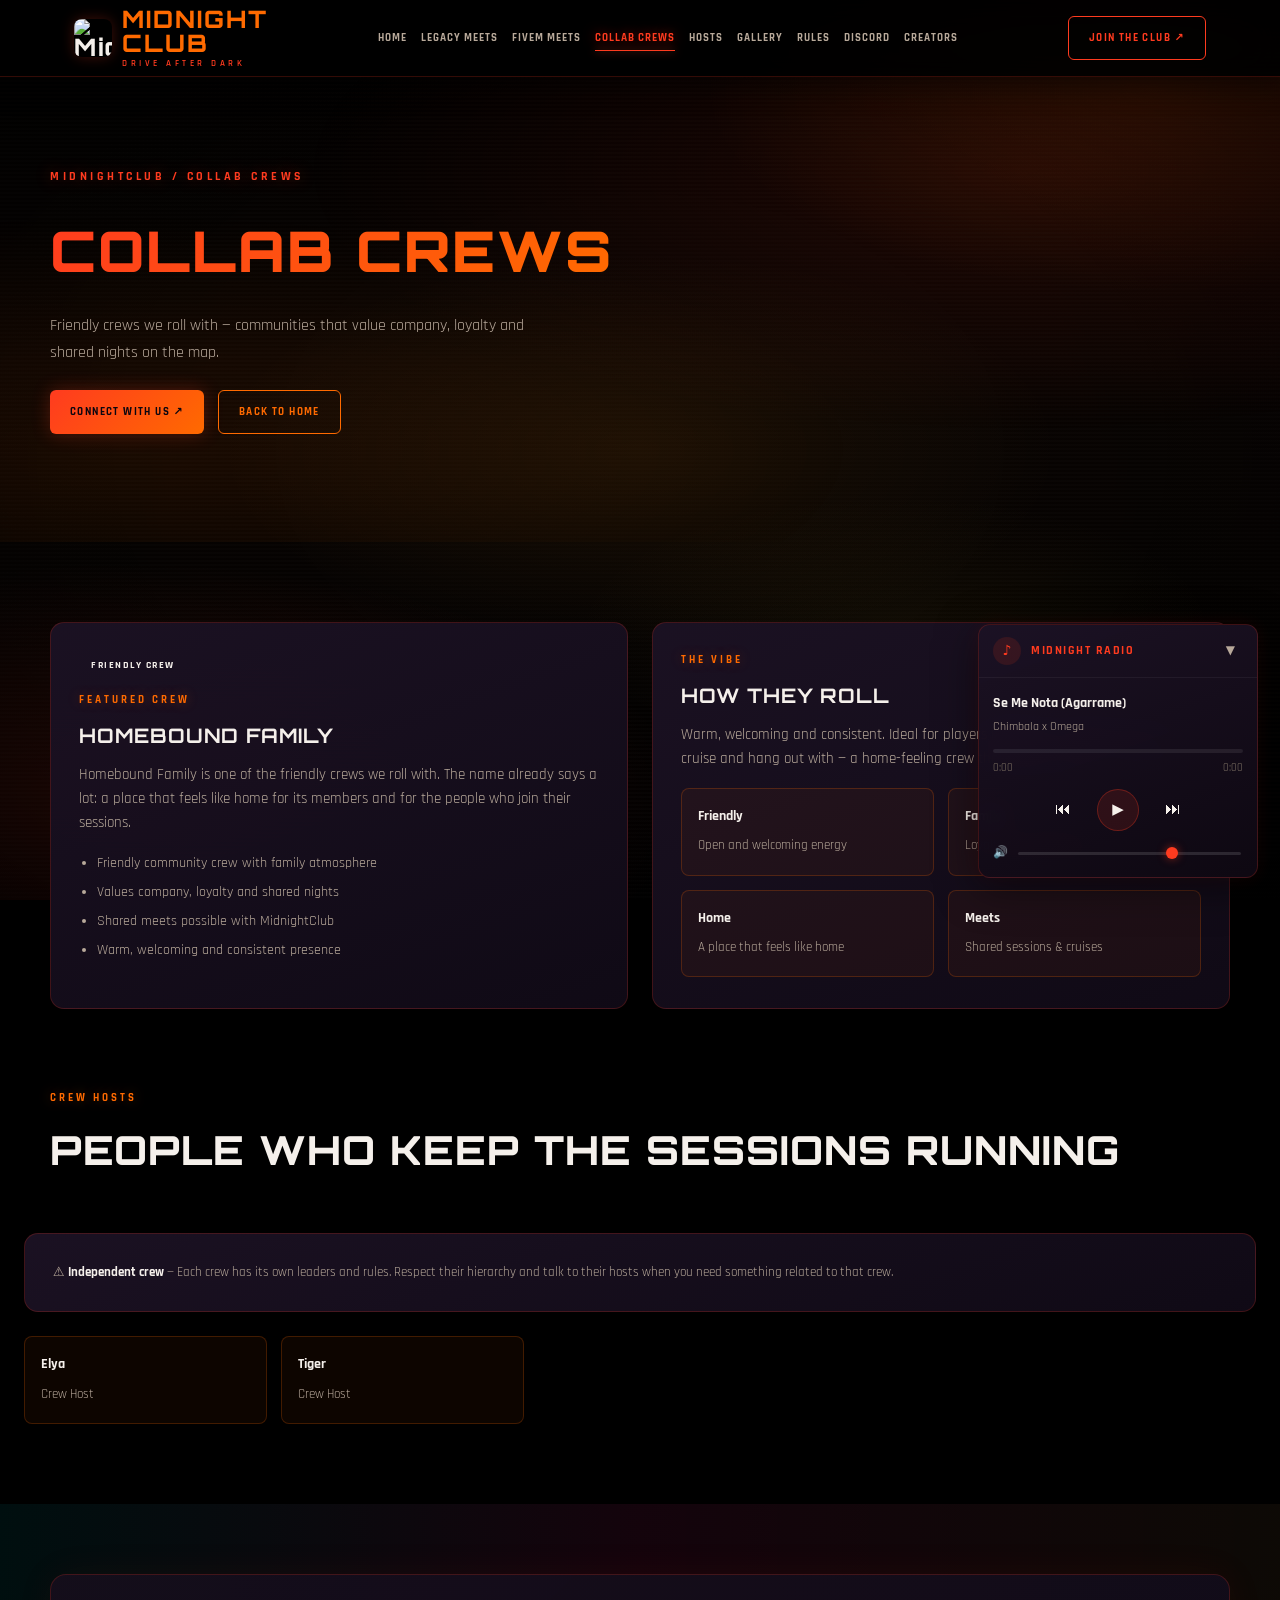
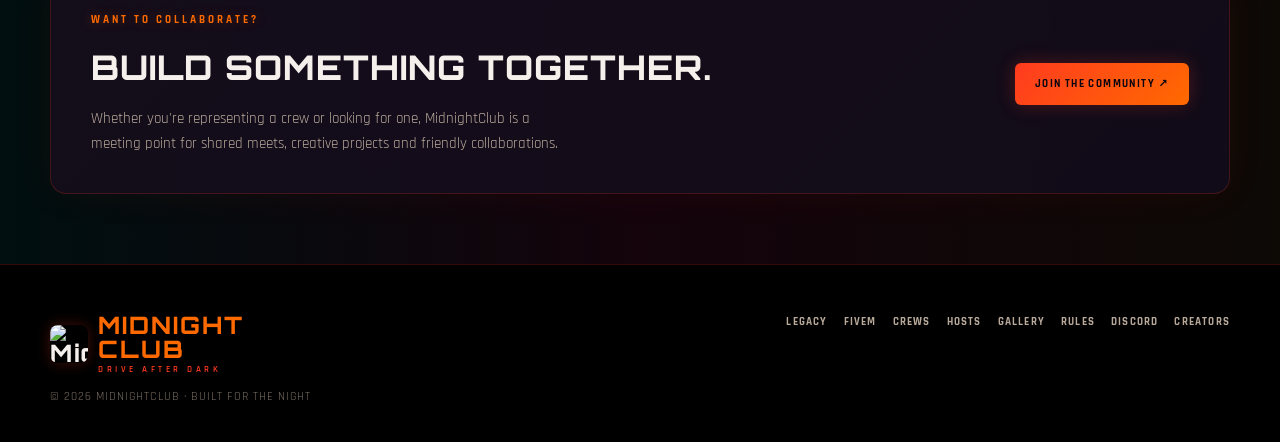
==== commit f067119e: "Add files via upload" ====
--- a/collab-crews.html
+++ b/collab-crews.html
@@ -3,7 +3,7 @@
 <head>
   <meta charset="utf-8">
   <meta name="viewport" content="width=device-width,initial-scale=1">
-  <meta name="theme-color" content="#0c0610">
+  <meta name="theme-color" content="#000000">
   <link rel="icon" type="image/png" href="https://ik.imagekit.io/MidnightClub/WEBSITE%20MIDNIGHT/website%20images/file_00000000ad4882108c9d90495cad888b.png?updatedAt=1795227710696">
   <meta name="description" content="Collaborate with friendly crews like Homebound Family — community, loyalty and shared nights on the map.">
   <title>COLLAB CREWS | MidnightClub</title>
--- a/assets/style.css
+++ b/assets/style.css
@@ -1,43 +1,44 @@
 /* ============================================
-   MIDNIGHTCLUB — Cyberpunk × Vice City
-   Neon • Coral • Cyan • Purple
+   MIDNIGHTCLUB — Dark Night Drive
+   Red • Orange • Amber • Gold
    ============================================ */
 
 @import url('https://fonts.googleapis.com/css2?family=Orbitron:wght@500;600;700;800;900&family=Rajdhani:wght@400;500;600;700&family=Barlow+Condensed:wght@600;700;800;900&display=swap');
 
 :root {
-  /* Core palette — Vice City Cyberpunk */
-  --bg: #0c0610;
-  --bg-deep: #08040c;
-  --panel: #160e1c;
-  --panel2: #1e1426;
-  --panel-elevated: #24182e;
-
-  --cyan: #00f5ff;
-  --cyan-soft: #67e8f9;
-  --pink: #ff2e97;
-  --pink-soft: #ff6bb5;
-  --salmon: #ff7a7a;
-  --coral: #ff8a6a;
-  --purple: #b026ff;
-  --purple-soft: #c084fc;
-  --orange: #ffb86b;
-
-  --white: #fff5f8;
-  --muted: #c4a8b4;
-  --muted-dark: #8a6e7a;
-
-  --line: rgba(0, 245, 255, 0.18);
-  --line-pink: rgba(255, 46, 151, 0.22);
-  --line-hover: rgba(0, 245, 255, 0.45);
-
-  --gradient: linear-gradient(135deg, #00f5ff 0%, #ff2e97 50%, #ffb86b 100%);
-  --gradient-soft: linear-gradient(135deg, rgba(0,245,255,0.25), rgba(255,46,151,0.25));
-  --gradient-btn: linear-gradient(135deg, #00f5ff, #ff2e97);
-
-  --shadow-cyan: 0 0 20px rgba(0, 245, 255, 0.4), 0 0 40px rgba(0, 245, 255, 0.15);
-  --shadow-pink: 0 0 20px rgba(255, 46, 151, 0.4), 0 0 40px rgba(255, 46, 151, 0.15);
-  --shadow-neon: 0 0 18px rgba(0, 245, 255, 0.35), 0 0 36px rgba(255, 46, 151, 0.2);
+  /* Core palette — Strong masculine neon */
+  --bg: #000000;
+  --bg-deep: #000000;
+  --panel: #0c0a0a;
+  --panel2: #141010;
+  --panel-elevated: #1a1412;
+
+  /* Primary accents (kept variable names for compatibility) */
+  --cyan: #ff3b1f;          /* Hot red */
+  --cyan-soft: #ff6b4a;     /* Soft red-orange */
+  --pink: #ff6a00;          /* Strong orange */
+  --pink-soft: #ff8c33;     /* Soft orange */
+  --salmon: #ff4500;        /* Orange-red */
+  --coral: #ff5722;         /* Deep coral-orange */
+  --purple: #c9a227;        /* Gold */
+  --purple-soft: #e0b94a;   /* Soft gold */
+  --orange: #ff9f1a;        /* Amber */
+
+  --white: #f5f0eb;
+  --muted: #b8a99a;
+  --muted-dark: #7a6e62;
+
+  --line: rgba(255, 59, 31, 0.2);
+  --line-pink: rgba(255, 106, 0, 0.22);
+  --line-hover: rgba(255, 59, 31, 0.5);
+
+  --gradient: linear-gradient(135deg, #ff3b1f 0%, #ff6a00 50%, #ff9f1a 100%);
+  --gradient-soft: linear-gradient(135deg, rgba(255,59,31,0.25), rgba(255,106,0,0.25));
+  --gradient-btn: linear-gradient(135deg, #ff3b1f, #ff6a00);
+
+  --shadow-cyan: 0 0 20px rgba(255, 59, 31, 0.4), 0 0 40px rgba(255, 59, 31, 0.15);
+  --shadow-pink: 0 0 20px rgba(255, 106, 0, 0.4), 0 0 40px rgba(255, 106, 0, 0.15);
+  --shadow-neon: 0 0 18px rgba(255, 59, 31, 0.35), 0 0 36px rgba(255, 106, 0, 0.2);
 
   --max: 1180px;
   --header-h: 76px;
@@ -51,33 +52,39 @@
 
 body {
   margin: 0;
-  background: var(--bg);
+  background: #000000;
   color: var(--white);
   font-family: var(--font-body);
   line-height: 1.65;
   font-size: 16px;
   overflow-x: hidden;
   min-height: 100vh;
+  /* Pure black base + strong red/orange neon atmosphere */
   background-image:
-    radial-gradient(ellipse at 15% 85%, rgba(255, 46, 151, 0.13) 0%, transparent 48%),
-    radial-gradient(ellipse at 85% 15%, rgba(0, 245, 255, 0.11) 0%, transparent 48%),
-    radial-gradient(ellipse at 50% 50%, rgba(176, 38, 255, 0.06) 0%, transparent 60%),
-    linear-gradient(180deg, #0c0610 0%, #120a16 40%, #0a1018 100%);
+    radial-gradient(ellipse 80% 50% at 10% 90%, rgba(255, 59, 31, 0.16) 0%, transparent 55%),
+    radial-gradient(ellipse 70% 45% at 90% 10%, rgba(255, 106, 0, 0.13) 0%, transparent 50%),
+    radial-gradient(ellipse 60% 40% at 50% 50%, rgba(255, 159, 26, 0.07) 0%, transparent 55%),
+    radial-gradient(ellipse 50% 30% at 70% 70%, rgba(201, 162, 39, 0.06) 0%, transparent 50%),
+    linear-gradient(180deg, #000000 0%, #0a0503 40%, #000000 100%);
   background-attachment: fixed;
 }
 
-/* Subtle grid overlay */
+/* Soft vignette + subtle scanline texture (no grid) */
 body::before {
   content: '';
   position: fixed;
   inset: 0;
-  background-image:
-    linear-gradient(rgba(0, 245, 255, 0.035) 1px, transparent 1px),
-    linear-gradient(90deg, rgba(255, 46, 151, 0.03) 1px, transparent 1px);
-  background-size: 56px 56px;
+  background:
+    radial-gradient(ellipse at center, transparent 40%, rgba(0, 0, 0, 0.55) 100%),
+    repeating-linear-gradient(
+      0deg,
+      transparent,
+      transparent 2px,
+      rgba(255, 255, 255, 0.012) 2px,
+      rgba(255, 255, 255, 0.012) 4px
+    );
   pointer-events: none;
   z-index: 0;
-  opacity: 0.7;
 }
 
 a { color: inherit; text-decoration: none; }
@@ -94,9 +101,9 @@
   align-items: center;
   justify-content: center;
   background:
-    radial-gradient(ellipse at 50% 40%, rgba(0, 245, 255, 0.1) 0%, transparent 55%),
-    radial-gradient(ellipse at 30% 70%, rgba(255, 46, 151, 0.12) 0%, transparent 50%),
-    linear-gradient(160deg, #08040c 0%, #0c0610 40%, #0a1018 100%);
+    radial-gradient(ellipse at 50% 40%, rgba(255, 59, 31, 0.12) 0%, transparent 55%),
+    radial-gradient(ellipse at 30% 70%, rgba(255, 106, 0, 0.14) 0%, transparent 50%),
+    linear-gradient(160deg, #000000 0%, #0a0503 50%, #000000 100%);
   transition: opacity 0.8s ease, visibility 0.8s;
   overflow: hidden;
 }
@@ -105,7 +112,7 @@
   content: '';
   position: absolute;
   inset: -40%;
-  background: conic-gradient(from 0deg, transparent, rgba(0,245,255,0.07), transparent 30%, rgba(255,46,151,0.07), transparent 60%);
+  background: conic-gradient(from 0deg, transparent, rgba(255,59,31,0.08), transparent 30%, rgba(255,106,0,0.08), transparent 60%);
   animation: loader-spin 10s linear infinite;
   pointer-events: none;
 }
@@ -122,7 +129,7 @@
   object-fit: contain;
   border-radius: 18px;
   margin-bottom: 28px;
-  filter: drop-shadow(0 0 24px rgba(0, 245, 255, 0.5));
+  filter: drop-shadow(0 0 24px rgba(255, 59, 31, 0.5));
   animation: loader-pulse 2s ease-in-out infinite;
   position: relative;
   z-index: 2;
@@ -168,7 +175,7 @@
   width: 0%;
   background: var(--gradient-btn);
   border-radius: 4px;
-  box-shadow: 0 0 12px rgba(0, 245, 255, 0.6);
+  box-shadow: 0 0 12px rgba(255, 59, 31, 0.6);
   animation: loader-progress 1.6s ease-out forwards;
 }
 
@@ -189,10 +196,10 @@
   position: sticky;
   top: 0;
   z-index: 50;
-  background: rgba(12, 6, 16, 0.88);
+  background: rgba(0, 0, 0, 0.82);
   backdrop-filter: blur(18px);
   border-bottom: 1px solid var(--line);
-  box-shadow: 0 4px 30px rgba(0,0,0,0.4);
+  box-shadow: 0 4px 30px rgba(0,0,0,0.5);
 }
 
 .nav-wrap {
@@ -217,7 +224,7 @@
   transition: filter 0.3s;
 }
 .brand:hover {
-  filter: drop-shadow(0 0 12px rgba(0, 245, 255, 0.4));
+  filter: drop-shadow(0 0 12px rgba(255, 59, 31, 0.4));
 }
 .brand-logo {
   width: 38px;
@@ -225,7 +232,7 @@
   object-fit: contain;
   border-radius: 8px;
   flex-shrink: 0;
-  box-shadow: 0 0 14px rgba(0, 245, 255, 0.25);
+  box-shadow: 0 0 14px rgba(255, 59, 31, 0.25);
 }
 .brand-text {
   display: flex;
@@ -269,7 +276,7 @@
 .nav a:hover,
 .nav a.active {
   color: var(--cyan);
-  text-shadow: 0 0 12px rgba(0, 245, 255, 0.5);
+  text-shadow: 0 0 12px rgba(255, 59, 31, 0.5);
 }
 .nav a:hover::after,
 .nav a.active::after {
@@ -323,7 +330,7 @@
   color: #0c0610;
   border: none;
   font-weight: 800;
-  box-shadow: 0 0 18px rgba(0, 245, 255, 0.25);
+  box-shadow: 0 0 18px rgba(255, 59, 31, 0.25);
 }
 .btn.primary:hover {
   box-shadow: var(--shadow-neon);
@@ -340,7 +347,7 @@
   box-shadow: var(--shadow-pink);
 }
 .btn.secondary::before {
-  background: linear-gradient(135deg, #ff2e97, #ff7a7a);
+  background: linear-gradient(135deg, #ff6a00, #ff5722);
 }
 
 .menu-toggle {
@@ -355,21 +362,49 @@
 /* ========== HERO ========== */
 .hero {
   position: relative;
-  min-height: 720px;
+  min-height: 100vh;
+  min-height: 100dvh;
   display: flex;
   align-items: center;
   padding: 100px 24px 80px;
   overflow: hidden;
 }
+
+/* Full-bleed wallpaper with slow ken-burns */
+.hero::after {
+  content: '';
+  position: absolute;
+  inset: -8%;
+  background:
+    url('https://ik.imagekit.io/MidnightClub/WEBSITE%20MIDNIGHT/Encontro%20Neon%20Midnight%20Club.png?updatedAt=1795138472293')
+    center center / cover no-repeat;
+  z-index: 0;
+  animation: hero-kenburns 22s ease-in-out infinite alternate;
+  will-change: transform;
+}
+
+/* Dark + neon overlay so text stays readable */
 .hero::before {
   content: '';
   position: absolute;
   inset: 0;
+  z-index: 1;
   background:
-    radial-gradient(ellipse at 70% 30%, rgba(0, 245, 255, 0.12) 0%, transparent 50%),
-    radial-gradient(ellipse at 20% 80%, rgba(255, 46, 151, 0.1) 0%, transparent 45%);
+    linear-gradient(180deg,
+      rgba(8, 4, 12, 0.55) 0%,
+      rgba(12, 6, 16, 0.42) 35%,
+      rgba(12, 6, 16, 0.72) 70%,
+      rgba(8, 4, 12, 0.92) 100%),
+    radial-gradient(ellipse at 70% 30%, rgba(255, 59, 31, 0.14) 0%, transparent 50%),
+    radial-gradient(ellipse at 20% 80%, rgba(255, 106, 0, 0.12) 0%, transparent 45%);
   pointer-events: none;
 }
+
+@keyframes hero-kenburns {
+  0%   { transform: scale(1) translate(0, 0); }
+  100% { transform: scale(1.12) translate(-1.5%, -1%); }
+}
+
 .hero-inner {
   max-width: var(--max);
   margin: auto;
@@ -383,7 +418,7 @@
   color: var(--cyan);
   text-transform: uppercase;
   margin-bottom: 18px;
-  text-shadow: 0 0 16px rgba(0, 245, 255, 0.4);
+  text-shadow: 0 0 16px rgba(255, 59, 31, 0.4);
 }
 .hero h1 {
   font-family: var(--font-display);
@@ -393,6 +428,7 @@
   letter-spacing: 1px;
   margin: 0 0 22px;
   text-transform: uppercase;
+  text-shadow: 0 4px 30px rgba(0,0,0,0.7), 0 0 40px rgba(0,0,0,0.4);
 }
 .hero h1 em {
   font-style: normal;
@@ -400,14 +436,15 @@
   -webkit-background-clip: text;
   -webkit-text-fill-color: transparent;
   background-clip: text;
-  filter: drop-shadow(0 0 20px rgba(255, 46, 151, 0.3));
+  filter: drop-shadow(0 0 24px rgba(255, 106, 0, 0.45));
 }
 .hero p {
   max-width: 520px;
   font-size: 17px;
-  color: var(--muted);
+  color: #e8d0d8;
   margin: 0 0 32px;
   line-height: 1.7;
+  text-shadow: 0 2px 16px rgba(0,0,0,0.7);
 }
 .hero-actions {
   display: flex;
@@ -430,7 +467,7 @@
   font-size: 28px;
   font-weight: 800;
   color: var(--cyan);
-  text-shadow: 0 0 14px rgba(0, 245, 255, 0.4);
+  text-shadow: 0 0 14px rgba(255, 59, 31, 0.4);
 }
 .meta-item span {
   font-size: 12px;
@@ -460,7 +497,7 @@
   color: var(--pink);
   text-transform: uppercase;
   margin-bottom: 10px;
-  text-shadow: 0 0 12px rgba(255, 46, 151, 0.35);
+  text-shadow: 0 0 12px rgba(255, 106, 0, 0.35);
 }
 .section-head h2 {
   font-family: var(--font-display);
@@ -574,7 +611,7 @@
   transition: 0.25s;
 }
 .card:hover .card-link {
-  text-shadow: 0 0 12px rgba(0, 245, 255, 0.6);
+  text-shadow: 0 0 12px rgba(255, 59, 31, 0.6);
   letter-spacing: 2.5px;
 }
 
@@ -586,9 +623,9 @@
   text-transform: uppercase;
   padding: 4px 9px;
   border-radius: 4px;
-  background: rgba(0, 245, 255, 0.12);
-  color: var(--cyan);
-  border: 1px solid rgba(0, 245, 255, 0.25);
+  background: rgba(255, 59, 31, 0.12);
+  color: var(--cyan);
+  border: 1px solid rgba(255, 59, 31, 0.25);
   margin-bottom: 10px;
 }
 
@@ -619,7 +656,7 @@
   background: linear-gradient(135deg, rgba(22,14,28,0.9), rgba(18,12,26,0.95));
   border: 1px solid var(--line);
   border-radius: 16px;
-  box-shadow: 0 0 40px rgba(0, 245, 255, 0.06);
+  box-shadow: 0 0 40px rgba(255, 59, 31, 0.06);
 }
 .feature-inner h2 {
   font-family: var(--font-display);
@@ -653,7 +690,7 @@
 }
 .panel:hover {
   border-color: var(--line-hover);
-  box-shadow: 0 0 30px rgba(0, 245, 255, 0.08);
+  box-shadow: 0 0 30px rgba(255, 59, 31, 0.08);
 }
 .panel h3 {
   font-family: var(--font-display);
@@ -693,8 +730,8 @@
   position: absolute;
   inset: 0;
   background:
-    radial-gradient(ellipse at 80% 20%, rgba(0, 245, 255, 0.1) 0%, transparent 50%),
-    radial-gradient(ellipse at 10% 80%, rgba(255, 46, 151, 0.08) 0%, transparent 45%);
+    radial-gradient(ellipse at 80% 20%, rgba(255, 59, 31, 0.1) 0%, transparent 50%),
+    radial-gradient(ellipse at 10% 80%, rgba(255, 106, 0, 0.08) 0%, transparent 45%);
   pointer-events: none;
 }
 .page-hero-inner {
@@ -750,7 +787,7 @@
   border-radius: 50%;
   overflow: hidden;
   border: 2px solid var(--cyan);
-  box-shadow: 0 0 24px rgba(0, 245, 255, 0.3);
+  box-shadow: 0 0 24px rgba(255, 59, 31, 0.3);
 }
 .host-avatar img {
   width: 100%;
@@ -778,9 +815,9 @@
   text-transform: uppercase;
   padding: 4px 10px;
   border-radius: 20px;
-  background: rgba(255, 46, 151, 0.12);
+  background: rgba(255, 106, 0, 0.12);
   color: var(--pink-soft);
-  border: 1px solid rgba(255, 46, 151, 0.25);
+  border: 1px solid rgba(255, 106, 0, 0.25);
 }
 .host-card p {
   color: var(--muted);
@@ -817,7 +854,7 @@
   background: var(--gradient-btn);
   color: #0c0610;
   border-color: transparent;
-  box-shadow: 0 0 16px rgba(0, 245, 255, 0.3);
+  box-shadow: 0 0 16px rgba(255, 59, 31, 0.3);
 }
 .gallery-section { display: none; }
 .gallery-section.active { display: block; }
@@ -877,7 +914,7 @@
 .stat {
   text-align: center;
   padding: 14px;
-  background: rgba(0, 245, 255, 0.05);
+  background: rgba(255, 59, 31, 0.05);
   border: 1px solid var(--line);
   border-radius: 8px;
 }
@@ -902,14 +939,14 @@
 }
 .highlight-item {
   padding: 16px;
-  background: rgba(255, 46, 151, 0.05);
+  background: rgba(255, 106, 0, 0.05);
   border: 1px solid var(--line-pink);
   border-radius: 8px;
   transition: 0.25s;
 }
 .highlight-item:hover {
   border-color: var(--pink);
-  box-shadow: 0 0 16px rgba(255, 46, 151, 0.15);
+  box-shadow: 0 0 16px rgba(255, 106, 0, 0.15);
 }
 .highlight-item strong {
   display: block;
@@ -933,9 +970,9 @@
   margin-bottom: 12px;
 }
 .server-badge.fivem {
-  background: rgba(0, 245, 255, 0.12);
-  color: var(--cyan);
-  border: 1px solid rgba(0, 245, 255, 0.3);
+  background: rgba(255, 59, 31, 0.12);
+  color: var(--cyan);
+  border: 1px solid rgba(255, 59, 31, 0.3);
 }
 
 /* ========== RULES ========== */
@@ -955,14 +992,14 @@
 }
 .rule-item:hover {
   border-color: var(--cyan);
-  box-shadow: 0 0 20px rgba(0, 245, 255, 0.1);
+  box-shadow: 0 0 20px rgba(255, 59, 31, 0.1);
 }
 .rule-num {
   font-family: var(--font-display);
   font-weight: 800;
   font-size: 22px;
   color: var(--cyan);
-  text-shadow: 0 0 12px rgba(0, 245, 255, 0.4);
+  text-shadow: 0 0 12px rgba(255, 59, 31, 0.4);
 }
 .rule-item h3 {
   font-size: 16px;
@@ -980,7 +1017,7 @@
   max-width: var(--max);
   margin: 0 auto;
   padding: 40px;
-  background: linear-gradient(135deg, rgba(0, 245, 255, 0.06), rgba(255, 46, 151, 0.06));
+  background: linear-gradient(135deg, rgba(255, 59, 31, 0.06), rgba(255, 106, 0, 0.06));
   border: 1px solid var(--line);
   border-radius: 16px;
   display: flex;
@@ -1003,7 +1040,7 @@
   border-top: 1px solid var(--line);
   position: relative;
   z-index: 1;
-  background: rgba(8, 4, 12, 0.6);
+  background: rgba(0, 0, 0, 0.7);
 }
 .footer-inner {
   max-width: var(--max);
@@ -1034,7 +1071,7 @@
 }
 .footer-links a:hover {
   color: var(--cyan);
-  text-shadow: 0 0 10px rgba(0, 245, 255, 0.4);
+  text-shadow: 0 0 10px rgba(255, 59, 31, 0.4);
 }
 
 /* ========== MUSIC PLAYER ========== */
@@ -1047,7 +1084,7 @@
   border: 1px solid var(--line);
   border-radius: 12px;
   z-index: 100;
-  box-shadow: 0 10px 40px rgba(0,0,0,0.5), 0 0 20px rgba(0, 245, 255, 0.08);
+  box-shadow: 0 10px 40px rgba(0,0,0,0.5), 0 0 20px rgba(255, 59, 31, 0.08);
   overflow: hidden;
   transition: 0.35s;
   backdrop-filter: blur(12px);
@@ -1074,7 +1111,7 @@
   display: flex;
   align-items: center;
   justify-content: center;
-  background: rgba(0, 245, 255, 0.12);
+  background: rgba(255, 59, 31, 0.12);
   border-radius: 50%;
   color: var(--cyan);
   font-size: 14px;
@@ -1131,7 +1168,7 @@
   width: 0%;
   background: var(--gradient-btn);
   border-radius: 4px;
-  box-shadow: 0 0 8px rgba(0, 245, 255, 0.5);
+  box-shadow: 0 0 8px rgba(255, 59, 31, 0.5);
   transition: width 0.1s linear;
 }
 .player-time {
@@ -1160,19 +1197,19 @@
 }
 .player-btn:hover {
   color: var(--cyan);
-  background: rgba(0, 245, 255, 0.1);
+  background: rgba(255, 59, 31, 0.1);
 }
 .play-btn {
   width: 42px;
   height: 42px;
-  background: rgba(0, 245, 255, 0.12);
-  border: 1px solid rgba(0, 245, 255, 0.3);
+  background: rgba(255, 59, 31, 0.12);
+  border: 1px solid rgba(255, 59, 31, 0.3);
   font-size: 15px;
 }
 .play-btn:hover {
   background: var(--cyan);
   color: #0c0610;
-  box-shadow: 0 0 16px rgba(0, 245, 255, 0.4);
+  box-shadow: 0 0 16px rgba(255, 59, 31, 0.4);
 }
 .player-volume {
   display: flex;
@@ -1195,7 +1232,7 @@
   border-radius: 50%;
   background: var(--cyan);
   cursor: pointer;
-  box-shadow: 0 0 8px rgba(0, 245, 255, 0.5);
+  box-shadow: 0 0 8px rgba(255, 59, 31, 0.5);
 }
 
 /* ========== RESPONSIVE ========== */
@@ -1207,7 +1244,7 @@
     left: 0;
     right: 0;
     padding: 20px 24px;
-    background: rgba(12, 6, 16, 0.97);
+    background: rgba(0, 0, 0, 0.96);
     border-bottom: 1px solid var(--line);
     flex-direction: column;
     align-items: flex-start;
@@ -1230,8 +1267,8 @@
 }
 
 @media (max-width: 620px) {
-  .hero { min-height: 600px; padding: 80px 18px 60px; }
-  .hero h1 { font-size: 52px; }
+  .hero { min-height: 100vh; min-height: 100dvh; padding: 80px 18px 60px; }
+  .hero h1 { font-size: 48px; }
   .section { padding: 56px 18px; }
   .grid { grid-template-columns: 1fr; }
   .gallery-grid { grid-template-columns: 1fr; }
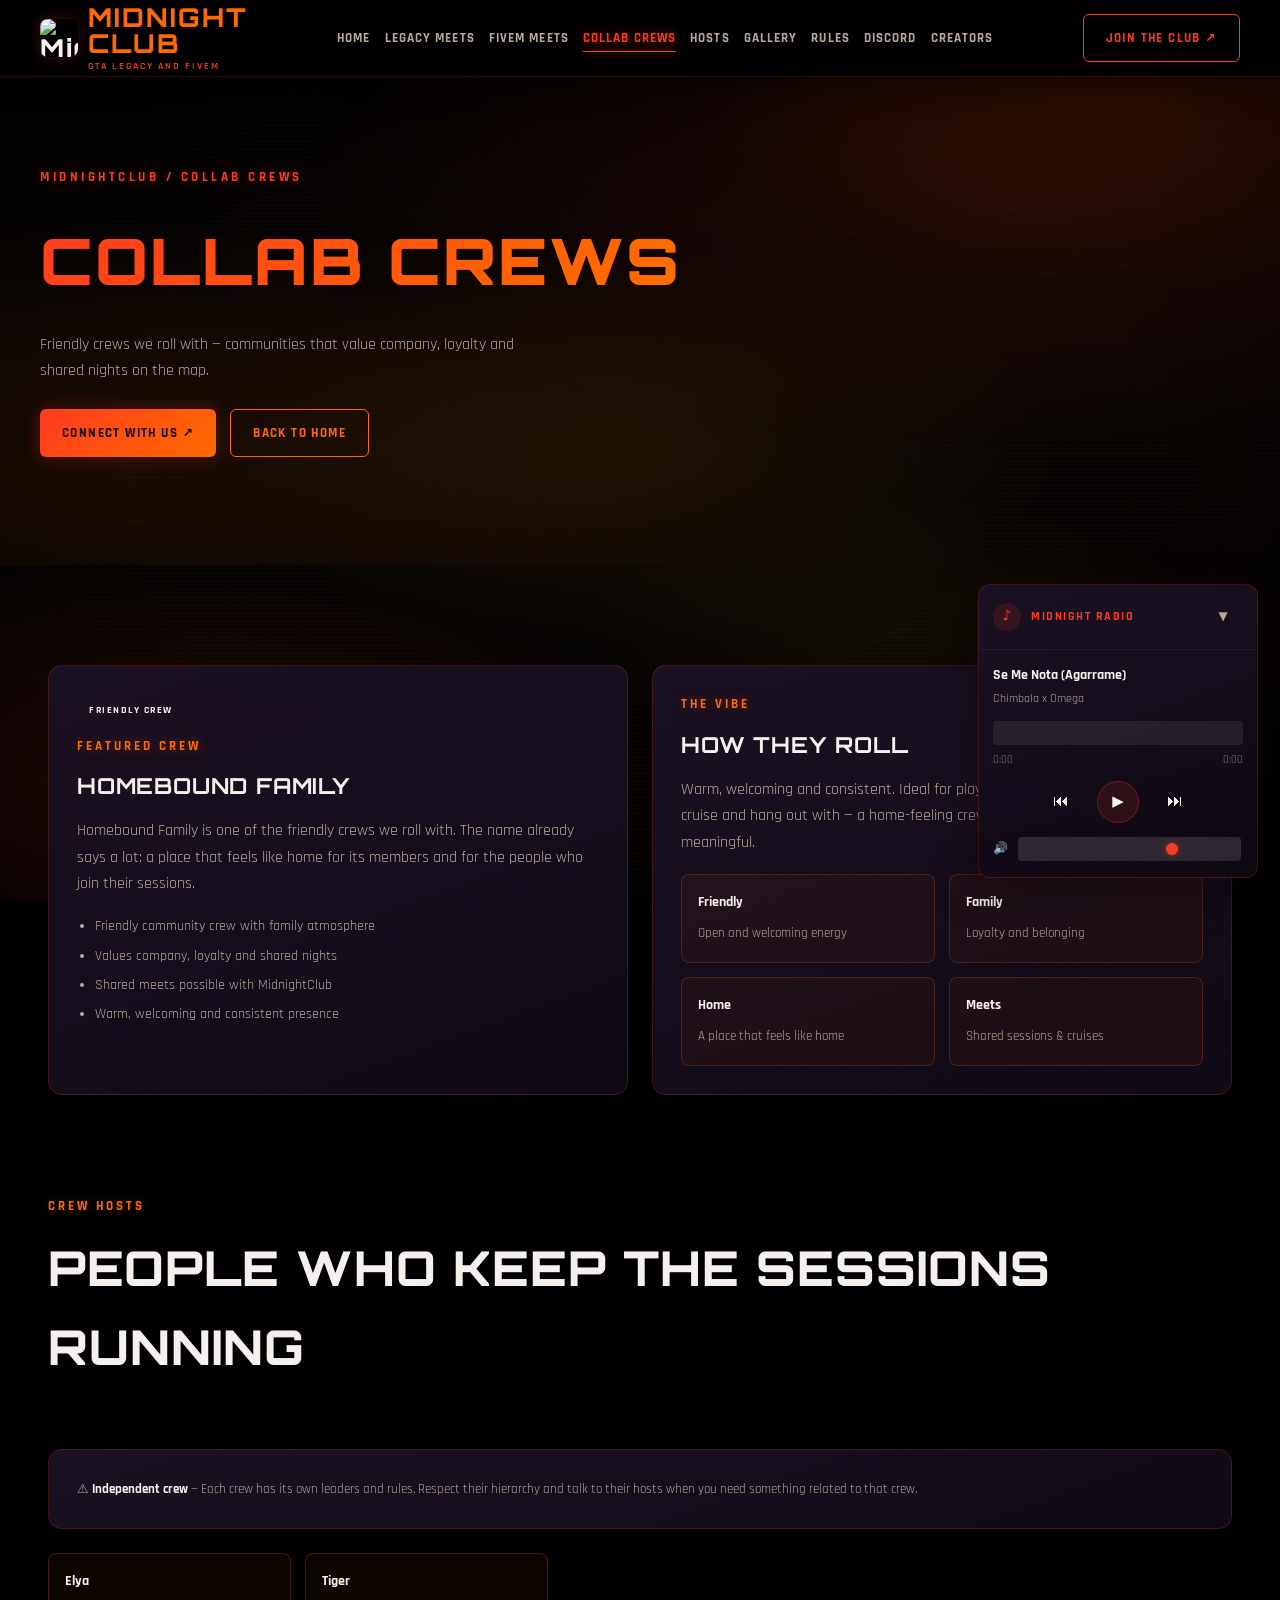
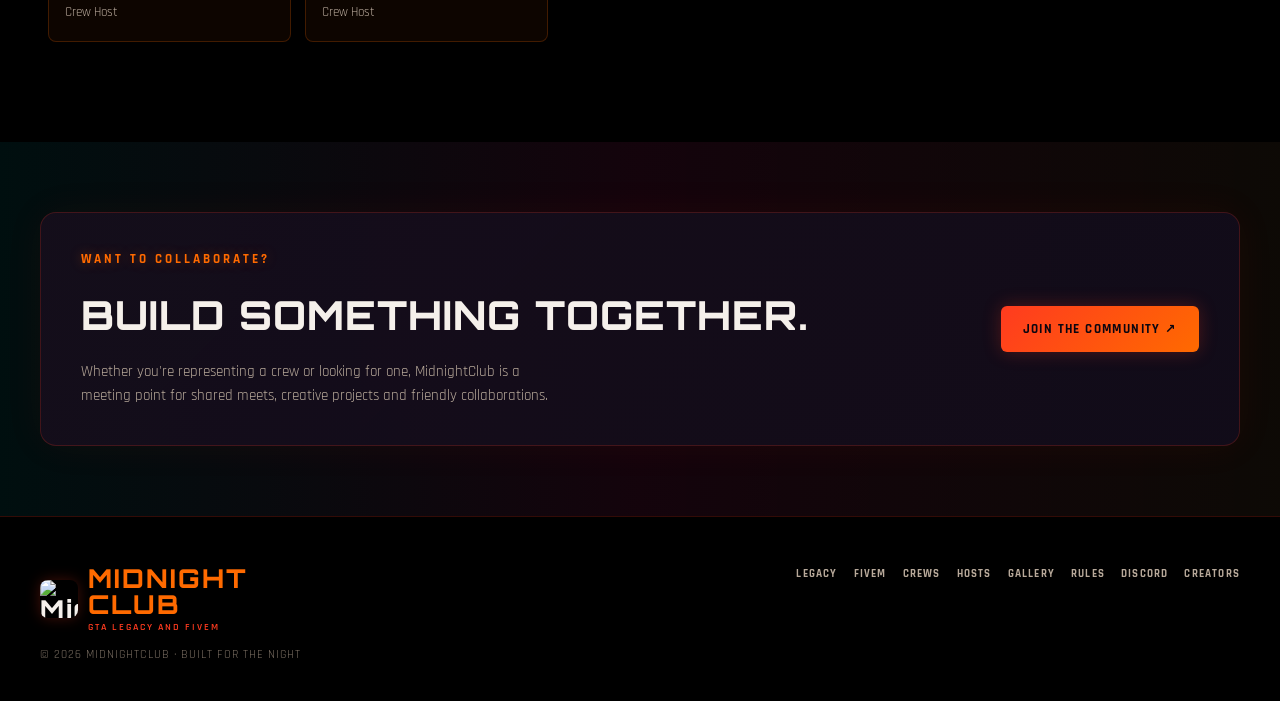
==== commit 976fb336: "Add files via upload" ====
--- a/collab-crews.html
+++ b/collab-crews.html
@@ -4,27 +4,38 @@
   <meta charset="utf-8">
   <meta name="viewport" content="width=device-width,initial-scale=1">
   <meta name="theme-color" content="#000000">
-  <link rel="icon" type="image/png" href="https://ik.imagekit.io/MidnightClub/WEBSITE%20MIDNIGHT/website%20images/file_00000000ad4882108c9d90495cad888b.png?updatedAt=1795227710696">
+  <link rel="icon" type="image/png" href="https://ik.imagekit.io/MidnightClub/WEBSITE%20MIDNIGHT/website%20images/file_00000000ad4882108c9d90495cad888b.png?tr=f-auto,q-80,w-1400&updatedAt=1795227710696">
   <meta name="description" content="Collaborate with friendly crews like Homebound Family — community, loyalty and shared nights on the map.">
   <title>COLLAB CREWS | MidnightClub</title>
+  <meta name="robots" content="index,follow,max-image-preview:large">
+  <meta property="og:type" content="website">
+  <meta property="og:site_name" content="MidnightClub">
+  <meta property="og:title" content="COLLAB CREWS | MidnightClub">
+  <meta property="og:description" content="Collaborate with friendly crews like Homebound Family — community, loyalty and shared nights on the map.">
+  <meta property="og:image" content="https://ik.imagekit.io/MidnightClub/WEBSITE%20MIDNIGHT/website%20images/file_00000000ad4882108c9d90495cad888b.png?tr=f-auto,q-80,w-1400&updatedAt=1795227710696">
+  <meta name="twitter:card" content="summary">
+  <meta name="twitter:title" content="COLLAB CREWS | MidnightClub">
+  <meta name="twitter:description" content="Collaborate with friendly crews like Homebound Family — community, loyalty and shared nights on the map.">
+  <meta name="twitter:image" content="https://ik.imagekit.io/MidnightClub/WEBSITE%20MIDNIGHT/website%20images/file_00000000ad4882108c9d90495cad888b.png?tr=f-auto,q-80,w-1400&updatedAt=1795227710696">
   <link rel="stylesheet" href="assets/style.css">
 </head>
 <body>
+<a class="skip-link" href="#main-content">Skip to content</a>
 <!-- Boot Loader -->
 <div id="boot-loader">
-  <img class="loader-logo" src="https://ik.imagekit.io/MidnightClub/WEBSITE%20MIDNIGHT/website%20images/file_00000000ad4882108c9d90495cad888b.png?updatedAt=1795227710696" alt="MidnightClub">
+  <img class="loader-logo" src="https://ik.imagekit.io/MidnightClub/WEBSITE%20MIDNIGHT/website%20images/file_00000000ad4882108c9d90495cad888b.png?updatedAt=1795227710696&tr=f-auto,q-80" alt="MidnightClub" decoding="async">
   <div class="loader-title">MIDNIGHTCLUB</div>
-  <div class="loader-sub">Drive After Dark</div>
+  <div class="loader-sub">GTA Legacy and FiveM</div>
   <div class="loader-bar"><div class="loader-bar-fill"></div></div>
 </div>
 
 <header class="site-header">
   <div class="nav-wrap">
     <a class="brand" href="index.html">
-      <img src="https://ik.imagekit.io/MidnightClub/WEBSITE%20MIDNIGHT/website%20images/file_00000000ad4882108c9d90495cad888b.png?updatedAt=1795227710696" alt="MidnightClub" class="brand-logo">
-      <span class="brand-text">MIDNIGHT<span>CLUB</span><small>DRIVE AFTER DARK</small></span>
+      <img src="https://ik.imagekit.io/MidnightClub/WEBSITE%20MIDNIGHT/website%20images/file_00000000ad4882108c9d90495cad888b.png?updatedAt=1795227710696&tr=f-auto,q-80" alt="MidnightClub" class="brand-logo" decoding="async">
+      <span class="brand-text">MIDNIGHT<span>CLUB</span><small>GTA LEGACY AND FIVEM</small></span>
     </a>
-    <nav class="nav">
+    <nav class="nav" id="site-nav">
       <a href="index.html">HOME</a>
       <a href="legacy-meets.html">LEGACY MEETS</a>
       <a href="fivem-meets.html">FIVEM MEETS</a>
@@ -36,11 +47,11 @@
       <a href="content-creators.html">CREATORS</a>
     </nav>
     <a class="nav-cta" href="https://discord.gg/Cdg4b4yw4P" target="_blank" rel="noopener">Join the club ↗</a>
-    <button class="menu-toggle" aria-label="Open menu">☰</button>
+    <button class="menu-toggle" type="button" aria-label="Open navigation menu" aria-expanded="false" aria-controls="site-nav">☰</button>
   </div>
 </header>
 
-<section class="page-hero">
+<section id="main-content" class="page-hero">
   <div class="page-hero-inner">
     <div class="eyebrow">MIDNIGHTCLUB / COLLAB CREWS</div>
     <h1>COLLAB CREWS</h1>
@@ -111,8 +122,8 @@
   <div class="footer-inner">
     <div>
       <a class="brand" href="index.html">
-      <img src="https://ik.imagekit.io/MidnightClub/WEBSITE%20MIDNIGHT/website%20images/file_00000000ad4882108c9d90495cad888b.png?updatedAt=1795227710696" alt="MidnightClub" class="brand-logo">
-      <span class="brand-text">MIDNIGHT<span>CLUB</span><small>DRIVE AFTER DARK</small></span>
+      <img src="https://ik.imagekit.io/MidnightClub/WEBSITE%20MIDNIGHT/website%20images/file_00000000ad4882108c9d90495cad888b.png?updatedAt=1795227710696&tr=f-auto,q-80" alt="MidnightClub" class="brand-logo" decoding="async">
+      <span class="brand-text">MIDNIGHT<span>CLUB</span><small>GTA LEGACY AND FIVEM</small></span>
     </a>
       <p>© <span data-year></span> MIDNIGHTCLUB · BUILT FOR THE NIGHT</p>
     </div>
@@ -138,13 +149,13 @@
     <div id="player-empty" class="player-empty">No tracks yet<span>Music will be added soon</span></div>
     <div id="player-body-content" style="display:none">
       <div class="player-track-info"><p class="player-track-name" id="track-name">—</p><p class="player-track-artist" id="track-artist">—</p></div>
-      <div class="player-progress-wrap"><div class="player-progress" id="progress-wrap"><div class="player-progress-bar" id="progress-bar"></div></div><div class="player-time"><span id="current-time">0:00</span><span id="duration">0:00</span></div></div>
+      <div class="player-progress-wrap"><div class="player-progress" id="progress-wrap" role="slider" tabindex="0" aria-label="Seek through track" aria-valuemin="0" aria-valuemax="100" aria-valuenow="0"><div class="player-progress-bar" id="progress-bar"></div></div><div class="player-time"><span id="current-time">0:00</span><span id="duration">0:00</span></div></div>
       <div class="player-controls"><button class="player-btn" id="prev-btn">⏮</button><button class="player-btn play-btn" id="play-btn">▶</button><button class="player-btn" id="next-btn">⏭</button></div>
       <div class="player-volume"><span style="font-size:12px">🔊</span><input type="range" id="volume-slider" min="0" max="100" value="70"></div>
     </div>
   </div>
 </div>
-<audio id="audio-el" preload="metadata"></audio>
+<audio id="audio-el" preload="metadata" aria-label="Midnight Radio audio"></audio>
 <script src="assets/main.js"></script>
 </body>
 </html>
--- a/assets/style.css
+++ b/assets/style.css
@@ -40,7 +40,7 @@
   --shadow-pink: 0 0 20px rgba(255, 106, 0, 0.4), 0 0 40px rgba(255, 106, 0, 0.15);
   --shadow-neon: 0 0 18px rgba(255, 59, 31, 0.35), 0 0 36px rgba(255, 106, 0, 0.2);
 
-  --max: 1180px;
+  --max: 1480px;
   --header-h: 76px;
   --radius: 14px;
   --font-display: 'Orbitron', 'Barlow Condensed', sans-serif;
@@ -56,7 +56,7 @@
   color: var(--white);
   font-family: var(--font-body);
   line-height: 1.65;
-  font-size: 16px;
+  font-size: 17px;
   overflow-x: hidden;
   min-height: 100vh;
   /* Pure black base + strong red/orange neon atmosphere */
@@ -205,7 +205,7 @@
 .nav-wrap {
   max-width: var(--max);
   margin: auto;
-  padding: 0 24px;
+  padding: 0 40px;
   min-height: var(--header-h);
   display: flex;
   align-items: center;
@@ -214,7 +214,7 @@
 }
 
 .brand {
-  font: 800 24px var(--font-display);
+  font: 800 26px var(--font-display);
   letter-spacing: 2px;
   line-height: 1;
   flex-shrink: 0;
@@ -241,10 +241,11 @@
 .brand span { color: var(--pink); }
 .brand small {
   display: block;
-  font: 600 9px var(--font-body);
-  letter-spacing: 3.5px;
-  color: var(--cyan);
-  margin-top: 3px;
+  font: 600 10px var(--font-body);
+  letter-spacing: 2px;
+  color: var(--cyan);
+  margin-top: 4px;
+  text-transform: uppercase;
 }
 
 .nav {
@@ -254,9 +255,9 @@
   flex-wrap: wrap;
 }
 .nav a {
-  font-size: 11px;
+  font-size: 12.5px;
   font-weight: 700;
-  letter-spacing: 1px;
+  letter-spacing: 1.1px;
   color: var(--muted);
   transition: 0.25s;
   white-space: nowrap;
@@ -289,10 +290,10 @@
   display: inline-flex;
   align-items: center;
   justify-content: center;
-  padding: 12px 20px;
+  padding: 13px 22px;
   border: 1px solid var(--cyan);
   color: var(--cyan);
-  font-size: 11px;
+  font-size: 12.5px;
   font-weight: 700;
   letter-spacing: 1.4px;
   text-transform: uppercase;
@@ -366,7 +367,7 @@
   min-height: 100dvh;
   display: flex;
   align-items: center;
-  padding: 100px 24px 80px;
+  padding: 110px 48px 90px;
   overflow: hidden;
 }
 
@@ -376,7 +377,7 @@
   position: absolute;
   inset: -8%;
   background:
-    url('https://ik.imagekit.io/MidnightClub/WEBSITE%20MIDNIGHT/Encontro%20Neon%20Midnight%20Club.png?updatedAt=1795138472293')
+    url('https://ik.imagekit.io/MidnightClub/WEBSITE%20MIDNIGHT/Encontro%20Neon%20Midnight%20Club.png?updatedAt=1795138472293&tr=f-auto,q-80')
     center center / cover no-repeat;
   z-index: 0;
   animation: hero-kenburns 22s ease-in-out infinite alternate;
@@ -407,23 +408,26 @@
 
 .hero-inner {
   max-width: var(--max);
-  margin: auto;
+  width: 100%;
+  margin: 0 auto;
+  margin-left: max(40px, calc((100% - var(--max)) / 2));
   position: relative;
   z-index: 2;
+  text-align: left;
 }
 .eyebrow {
-  font-size: 12px;
+  font-size: 13px;
   font-weight: 700;
   letter-spacing: 3.5px;
   color: var(--cyan);
   text-transform: uppercase;
-  margin-bottom: 18px;
+  margin-bottom: 20px;
   text-shadow: 0 0 16px rgba(255, 59, 31, 0.4);
 }
 .hero h1 {
   font-family: var(--font-display);
   font-weight: 900;
-  font-size: clamp(52px, 9vw, 92px);
+  font-size: clamp(56px, 10vw, 104px);
   line-height: 0.95;
   letter-spacing: 1px;
   margin: 0 0 22px;
@@ -439,11 +443,11 @@
   filter: drop-shadow(0 0 24px rgba(255, 106, 0, 0.45));
 }
 .hero p {
-  max-width: 520px;
-  font-size: 17px;
+  max-width: 560px;
+  font-size: 18.5px;
   color: #e8d0d8;
-  margin: 0 0 32px;
-  line-height: 1.7;
+  margin: 0 0 36px;
+  line-height: 1.75;
   text-shadow: 0 2px 16px rgba(0,0,0,0.7);
 }
 .hero-actions {
@@ -464,13 +468,13 @@
 }
 .meta-item strong {
   font-family: var(--font-display);
-  font-size: 28px;
+  font-size: 32px;
   font-weight: 800;
   color: var(--cyan);
   text-shadow: 0 0 14px rgba(255, 59, 31, 0.4);
 }
 .meta-item span {
-  font-size: 12px;
+  font-size: 13px;
   letter-spacing: 1.5px;
   color: var(--muted);
   text-transform: uppercase;
@@ -478,40 +482,41 @@
 
 /* ========== SECTIONS ========== */
 .section {
-  padding: 80px 24px;
+  padding: 100px 48px;
   position: relative;
   z-index: 1;
 }
 .section-head {
   max-width: var(--max);
-  margin: 0 auto 40px;
+  margin: 0 auto 48px;
   display: flex;
   justify-content: space-between;
   align-items: flex-end;
-  gap: 24px;
+  gap: 32px;
 }
 .kicker {
-  font-size: 11px;
+  font-size: 12.5px;
   font-weight: 700;
   letter-spacing: 3px;
   color: var(--pink);
   text-transform: uppercase;
-  margin-bottom: 10px;
+  margin-bottom: 12px;
   text-shadow: 0 0 12px rgba(255, 106, 0, 0.35);
 }
 .section-head h2 {
   font-family: var(--font-display);
   font-weight: 800;
-  font-size: clamp(28px, 4vw, 40px);
+  font-size: clamp(32px, 4.5vw, 48px);
   letter-spacing: 1px;
-  margin: 0 0 10px;
+  margin: 0 0 14px;
   text-transform: uppercase;
 }
 .section-intro {
-  max-width: 480px;
-  color: var(--muted);
-  font-size: 15px;
+  max-width: 540px;
+  color: var(--muted);
+  font-size: 16.5px;
   margin: 0;
+  line-height: 1.7;
 }
 
 /* ========== CARDS GRID ========== */
@@ -520,7 +525,7 @@
   margin: 0 auto;
   display: grid;
   grid-template-columns: repeat(3, 1fr);
-  gap: 22px;
+  gap: 28px;
 }
 
 .card {
@@ -528,7 +533,7 @@
   border: 1px solid var(--line);
   position: relative;
   overflow: hidden;
-  min-height: 250px;
+  min-height: 280px;
   transition: 0.35s cubic-bezier(0.22, 1, 0.36, 1);
   display: block;
   color: inherit;
@@ -561,7 +566,7 @@
 }
 
 .card-image {
-  height: 150px;
+  height: 170px;
   background: linear-gradient(135deg, #1a1224, #0e0a14);
   position: relative;
   overflow: hidden;
@@ -586,21 +591,21 @@
 }
 
 .card-body {
-  padding: 18px 18px 20px;
+  padding: 20px 20px 22px;
 }
 .card h3 {
   font-family: var(--font-display);
   font-weight: 800;
-  font-size: 20px;
+  font-size: 22px;
   letter-spacing: 1px;
-  margin: 0 0 6px;
+  margin: 0 0 8px;
   text-transform: uppercase;
 }
 .card p {
-  font-size: 13.5px;
-  color: var(--muted);
-  margin: 0 0 14px;
-  line-height: 1.55;
+  font-size: 14.5px;
+  color: var(--muted);
+  margin: 0 0 16px;
+  line-height: 1.6;
 }
 .card-link {
   font-size: 11px;
@@ -631,7 +636,7 @@
 
 /* ========== FEATURE BAND ========== */
 .feature-band {
-  padding: 70px 24px;
+  padding: 70px 40px;
   position: relative;
   overflow: hidden;
 }
@@ -661,7 +666,7 @@
 .feature-inner h2 {
   font-family: var(--font-display);
   font-weight: 800;
-  font-size: clamp(24px, 3.5vw, 34px);
+  font-size: clamp(28px, 4vw, 40px);
   letter-spacing: 1px;
   margin: 8px 0 12px;
   text-transform: uppercase;
@@ -695,15 +700,16 @@
 .panel h3 {
   font-family: var(--font-display);
   font-weight: 700;
-  font-size: 20px;
+  font-size: 22px;
   letter-spacing: 0.8px;
-  margin: 0 0 12px;
+  margin: 0 0 14px;
   text-transform: uppercase;
 }
 .panel p {
   color: var(--muted);
-  font-size: 14.5px;
-  margin: 0 0 16px;
+  font-size: 15.5px;
+  margin: 0 0 18px;
+  line-height: 1.7;
 }
 .panel ul {
   margin: 0 0 18px;
@@ -720,7 +726,7 @@
 
 /* ========== PAGE HERO ========== */
 .page-hero {
-  padding: 90px 24px 60px;
+  padding: 90px 40px 60px;
   text-align: left;
   position: relative;
   overflow: hidden;
@@ -743,9 +749,9 @@
 .page-hero h1 {
   font-family: var(--font-display);
   font-weight: 900;
-  font-size: clamp(36px, 6vw, 56px);
+  font-size: clamp(40px, 6.5vw, 64px);
   letter-spacing: 2px;
-  margin: 10px 0 16px;
+  margin: 12px 0 18px;
   text-transform: uppercase;
   background: var(--gradient);
   -webkit-background-clip: text;
@@ -797,8 +803,8 @@
 .host-card h3 {
   font-family: var(--font-display);
   font-weight: 800;
-  font-size: 22px;
-  margin: 0 0 10px;
+  font-size: 24px;
+  margin: 0 0 12px;
   letter-spacing: 1px;
 }
 .host-roles {
@@ -1036,7 +1042,7 @@
 
 /* ========== FOOTER ========== */
 .footer {
-  padding: 48px 24px 36px;
+  padding: 48px 40px 36px;
   border-top: 1px solid var(--line);
   position: relative;
   z-index: 1;
@@ -1093,6 +1099,7 @@
   display: none;
 }
 .player-header {
+  cursor: default;
   display: flex;
   align-items: center;
   justify-content: space-between;
@@ -1267,9 +1274,10 @@
 }
 
 @media (max-width: 620px) {
-  .hero { min-height: 100vh; min-height: 100dvh; padding: 80px 18px 60px; }
+  .hero { min-height: 100vh; min-height: 100dvh; padding: 80px 24px 60px; }
+  .hero-inner { margin-left: 0; padding: 0; }
   .hero h1 { font-size: 48px; }
-  .section { padding: 56px 18px; }
+  .section { padding: 60px 24px; }
   .grid { grid-template-columns: 1fr; }
   .gallery-grid { grid-template-columns: 1fr; }
   .section-head,
@@ -1278,7 +1286,7 @@
     flex-direction: column;
   }
   .stats { grid-template-columns: 1fr; }
-  .page-hero { padding: 70px 18px 50px; }
+  .page-hero { padding: 70px 24px 50px; }
   .hero-meta { margin-top: 36px; gap: 16px; }
   .music-player {
     bottom: 12px;
@@ -1293,3 +1301,134 @@
   .loader-title { font-size: 22px; letter-spacing: 4px; }
   .loader-logo { width: 90px; height: 90px; }
 }
+
+
+/* ========== UX, ACCESSIBILITY & POLISH ==========
+:where(a, button, input, [role="slider"], .card, .host-card, .gallery-item, .panel, .highlight-item, .rule-item):focus-visible {
+  outline: 2px solid var(--orange);
+  outline-offset: 4px;
+}
+
+.nav a:focus-visible, .nav-cta:focus-visible, .btn:focus-visible {
+  border-radius: 4px;
+}
+
+/* Page entrance/exit fades, with a motion-safe fallback for browsers without VT support. */
+body { animation: mc-page-enter 280ms ease-out both; }
+body.page-exit { opacity: 0; transition: opacity 160ms ease; }
+@keyframes mc-page-enter { from { opacity: 0; } to { opacity: 1; } }
+
+/* More deliberate, restrained card hover/focus effects. */
+.card, .host-card, .gallery-item, .panel, .highlight-item, .rule-item {
+  will-change: transform;
+  transition: transform 280ms cubic-bezier(.2,.75,.25,1), border-color 280ms ease, box-shadow 280ms ease, background-color 280ms ease;
+}
+.card::before { background: linear-gradient(135deg, transparent 25%, rgba(255,159,26,.34), rgba(255,59,31,.42)); }
+.card:hover, .card:focus-visible { transform: translateY(-5px); }
+.card:hover .card-image img, .card:focus-visible .card-image img { transform: scale(1.045); }
+.card-link { transition: color 220ms ease, text-shadow 220ms ease, letter-spacing 220ms ease; }
+.nav a, .footer-links a, .player-btn, .btn, .nav-cta { transition-duration: 220ms; }
+
+/* Mobile navigation panel: animates open/closed, closes on Escape/outside/link. */
+@media (max-width: 980px) {
+  .nav {
+    display: flex;
+    padding: 0;
+    max-height: 0;
+    overflow: hidden;
+    visibility: hidden;
+    opacity: 0;
+    transform: translateY(-8px);
+    transition: max-height 260ms ease, opacity 220ms ease, transform 220ms ease, visibility 220ms;
+    z-index: 55;
+    box-shadow: 0 18px 35px rgba(0,0,0,.55);
+  }
+  .nav.open {
+    padding: 20px 24px;
+    max-height: min(80vh, 560px);
+    overflow-y: auto;
+    visibility: visible;
+    opacity: 1;
+    transform: translateY(0);
+  }
+  .nav a { padding: 6px 0; font-size: 14px; }
+  .menu-toggle { min-width: 44px; min-height: 44px; display: inline-flex; align-items: center; justify-content: center; }
+}
+.menu-toggle { transition: color 180ms ease, background 180ms ease, transform 180ms ease; border-radius: 8px; }
+.menu-toggle:hover, .menu-toggle:focus-visible { background: rgba(255,59,31,.10); }
+
+/* Music player accessibility and seek target sizing. */
+.player-progress { min-height: 14px; padding: 5px 0; box-sizing: content-box; touch-action: manipulation; outline-offset: 3px; }
+.player-progress-bar { pointer-events: none; }
+.player-btn, .player-toggle-btn { min-width: 40px; min-height: 40px; }
+.player-status { min-height: 1.3em; margin: 8px 0 0; color: var(--muted); font-size: 11px; line-height: 1.4; }
+.player-volume .volume-label { font-size: 12px; cursor: default; }
+.player-volume input[type="range"] { min-height: 24px; touch-action: pan-x; }
+.player-volume input[type="range"]:focus-visible { outline-offset: 4px; }
+
+img { height: auto; }
+@media (hover: none) {
+  .card:hover, .host-card:hover, .gallery-item:hover, .panel:hover, .highlight-item:hover, .rule-item:hover { transform: none; }
+}
+@media (prefers-reduced-motion: reduce) {
+  html { scroll-behavior: auto; }
+  *, *::before, *::after { animation-duration: .01ms !important; animation-iteration-count: 1 !important; transition-duration: .01ms !important; scroll-behavior: auto !important; }
+  body.page-exit { opacity: 1; }
+}
+
+
+/* ===== MidnightClub 2.1: cinematic, gallery, event board and mobile refinements ===== */
+.skip-link{position:fixed;z-index:10000;top:12px;left:12px;padding:12px 16px;background:#f0a43a;color:#111;border-radius:8px;font-weight:800;transform:translateY(-160%);transition:transform .2s ease}
+.skip-link:focus{transform:translateY(0)}
+.gallery-toolbar{display:flex;justify-content:space-between;align-items:center;gap:16px;margin:0 0 22px}
+.gallery-hint{margin:0;color:var(--muted);font-size:13px}
+.gallery-item{position:relative;overflow:hidden}
+.gallery-item>a{display:block;position:relative;width:100%;height:100%;min-height:190px;overflow:hidden}
+.gallery-item img{display:block;width:100%;height:100%;min-height:190px;object-fit:cover;transition:transform .65s cubic-bezier(.2,.7,.2,1),filter .45s ease}
+.gallery-zoom{position:absolute;right:14px;bottom:14px;width:38px;height:38px;display:grid;place-items:center;border:1px solid rgba(255,255,255,.4);border-radius:50%;background:rgba(8,10,14,.72);color:#fff;font-size:24px;opacity:0;transform:translateY(8px);transition:opacity .25s ease,transform .25s ease}
+.gallery-item:hover .gallery-zoom,.gallery-item a:focus-visible .gallery-zoom{opacity:1;transform:translateY(0)}
+.lightbox{position:fixed;inset:0;z-index:9999;display:flex;align-items:center;justify-content:center;padding:5vh 7vw;background:rgba(3,5,8,.96);backdrop-filter:blur(14px);opacity:0;visibility:hidden;transition:opacity .25s ease,visibility .25s ease}
+.lightbox.is-open{opacity:1;visibility:visible}
+.lightbox-figure{margin:0;max-width:min(1100px,82vw);max-height:84vh;display:flex;flex-direction:column;align-items:center;gap:12px}
+.lightbox-image{display:block;max-width:100%;max-height:76vh;object-fit:contain;border-radius:8px;box-shadow:0 20px 80px rgba(0,0,0,.55)}
+.lightbox-caption,.lightbox-counter{color:#c9cbd0;font-size:13px;text-align:center}
+.lightbox-close,.lightbox-nav{position:absolute;display:grid;place-items:center;border:1px solid rgba(255,255,255,.2);background:rgba(255,255,255,.08);color:white;border-radius:50%;cursor:pointer;transition:background .2s ease,transform .2s ease}
+.lightbox-close{top:22px;right:24px;width:46px;height:46px;font-size:30px}
+.lightbox-nav{top:50%;width:48px;height:48px;font-size:34px;transform:translateY(-50%)}
+.lightbox-prev{left:22px}.lightbox-next{right:22px}
+.lightbox-close:hover,.lightbox-nav:hover{background:rgba(240,164,58,.25)}
+.lightbox-counter{position:absolute;bottom:18px;left:0;right:0}
+.event-board{padding-top:20px}
+.event-filters{display:flex;flex-wrap:wrap;gap:9px;margin:0 0 20px}
+.event-filter{padding:10px 16px;border:1px solid var(--line,rgba(255,255,255,.14));border-radius:999px;background:transparent;color:var(--muted);font:inherit;font-size:11px;font-weight:800;letter-spacing:.12em;cursor:pointer;transition:color .2s ease,border-color .2s ease,background .2s ease}
+.event-filter:hover,.event-filter.active{color:#fff;border-color:rgba(240,164,58,.65);background:rgba(240,164,58,.12)}
+.event-empty,.event-card{padding:clamp(24px,4vw,42px);border:1px solid rgba(255,255,255,.1);border-radius:16px;background:linear-gradient(135deg,rgba(255,255,255,.045),rgba(255,255,255,.012));}
+.event-empty{text-align:center;display:grid;justify-items:center;gap:10px;min-height:260px;align-content:center}
+.event-empty-mark{font-size:30px;color:#f0a43a}
+.event-empty h3{margin:0;font-size:clamp(21px,3vw,30px)}
+.event-empty p{max-width:560px;margin:0 0 10px;color:var(--muted);line-height:1.7}
+.event-card[hidden],.event-empty[hidden]{display:none!important}
+.event-card{display:grid;grid-template-columns:minmax(0,1fr) auto;gap:12px;align-items:center}
+.event-card h3{margin:5px 0}.event-card p{margin:0;color:var(--muted)}
+.event-status{display:inline-flex;padding:6px 10px;border-radius:999px;background:rgba(240,164,58,.12);color:#f0b45e;font-size:10px;font-weight:800;letter-spacing:.1em}
+/* Soft reveal: content remains visible if JS is unavailable */
+.js-reveal{opacity:0;transform:translateY(18px);transition:opacity .7s ease,transform .7s cubic-bezier(.2,.7,.2,1)}
+.js-reveal.is-visible{opacity:1;transform:none}
+@media(max-width:700px){
+  .gallery-toolbar{align-items:flex-start;flex-direction:column}
+  .gallery-toolbar .btn{width:100%;justify-content:center}
+  .gallery-grid{grid-template-columns:repeat(2,minmax(0,1fr));gap:10px}
+  .gallery-item>a,.gallery-item img{min-height:145px}
+  .lightbox{padding:70px 12px 54px}
+  .lightbox-figure{max-width:100%;max-height:78vh}
+  .lightbox-image{max-height:70vh}
+  .lightbox-prev{left:10px}.lightbox-next{right:10px}
+  .lightbox-nav{top:auto;bottom:12px;transform:none;width:42px;height:42px}
+  .lightbox-counter{bottom:24px}
+  .event-card{grid-template-columns:1fr}
+  .event-filters{display:grid;grid-template-columns:repeat(3,minmax(0,1fr))}
+  .event-filter{padding:10px 7px;font-size:10px}
+}
+@media(max-width:420px){.gallery-grid{grid-template-columns:1fr}.gallery-item>a,.gallery-item img{min-height:190px}}
+@media(hover:none){.gallery-zoom{opacity:1;transform:none}.gallery-item:hover img{transform:none}}
+@media(prefers-reduced-motion:reduce){.js-reveal{opacity:1;transform:none;transition:none}.lightbox,.lightbox-image,.gallery-item img{transition:none!important}}
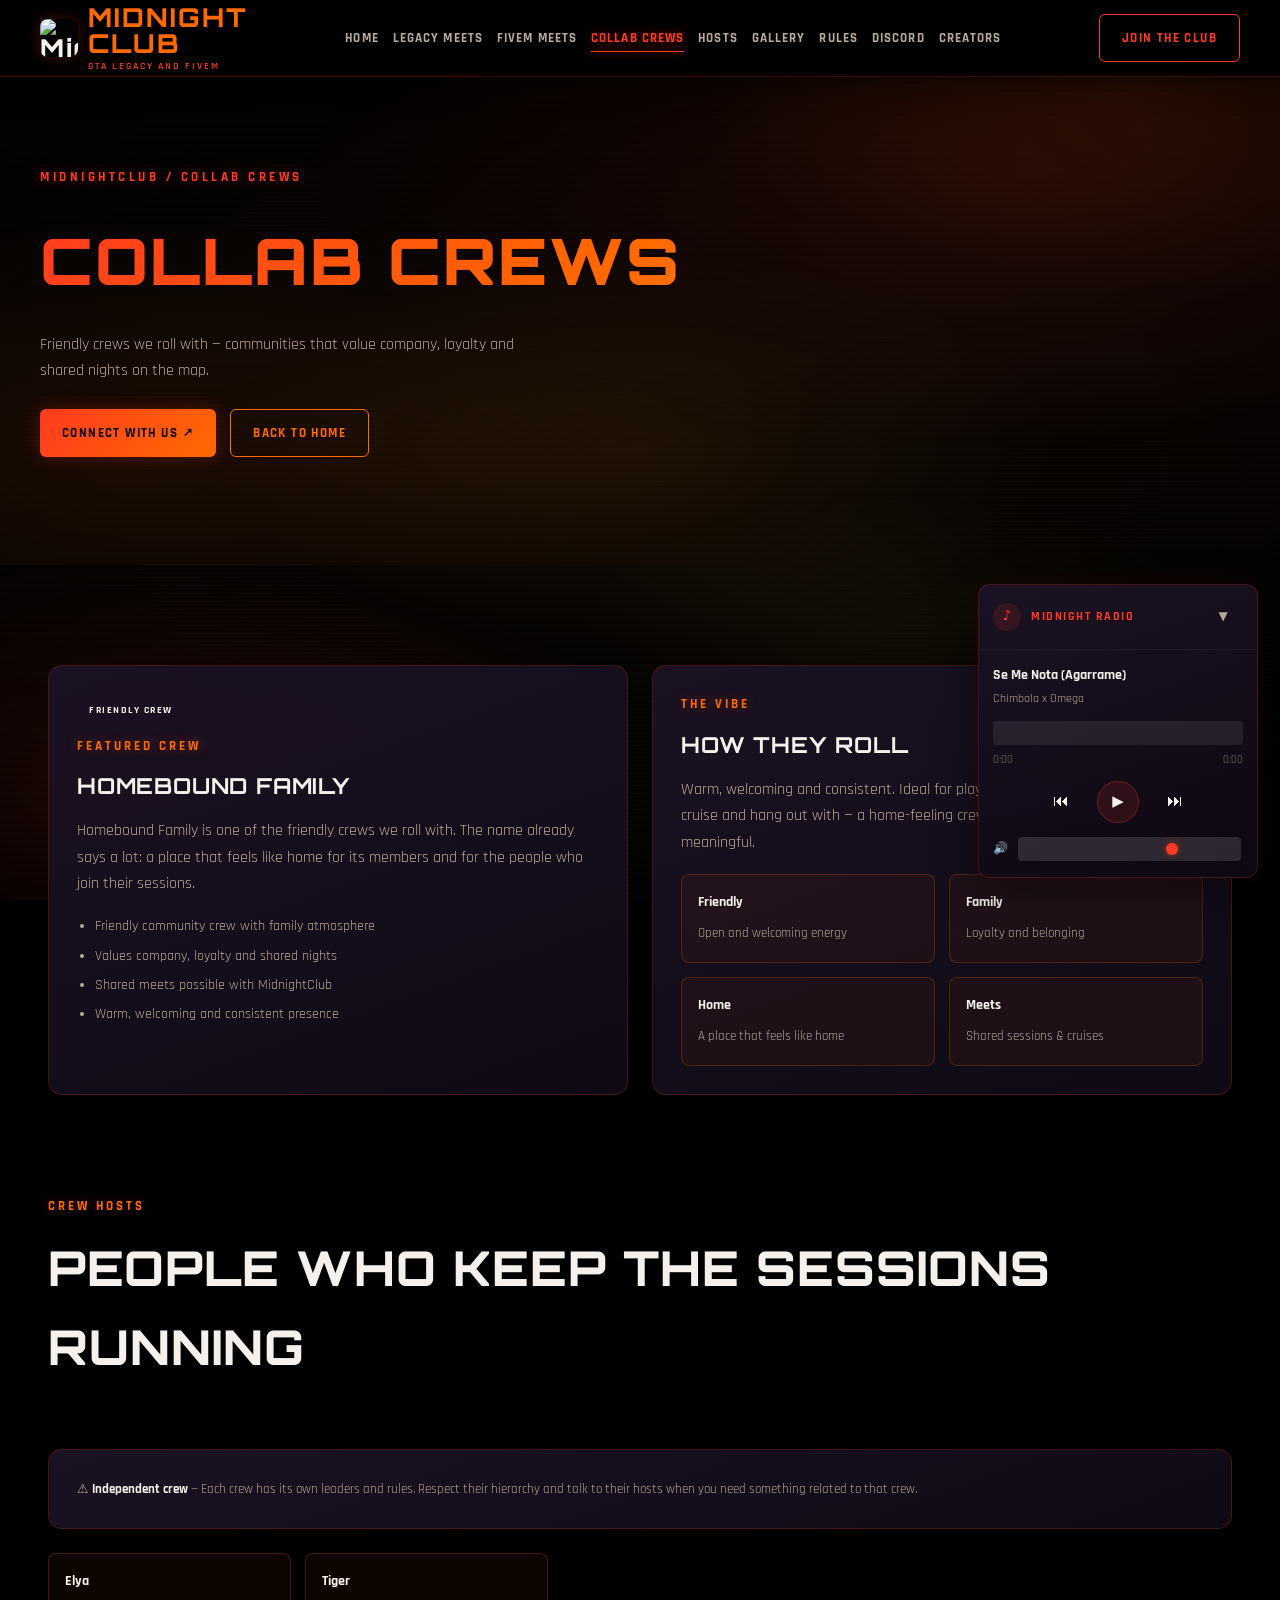
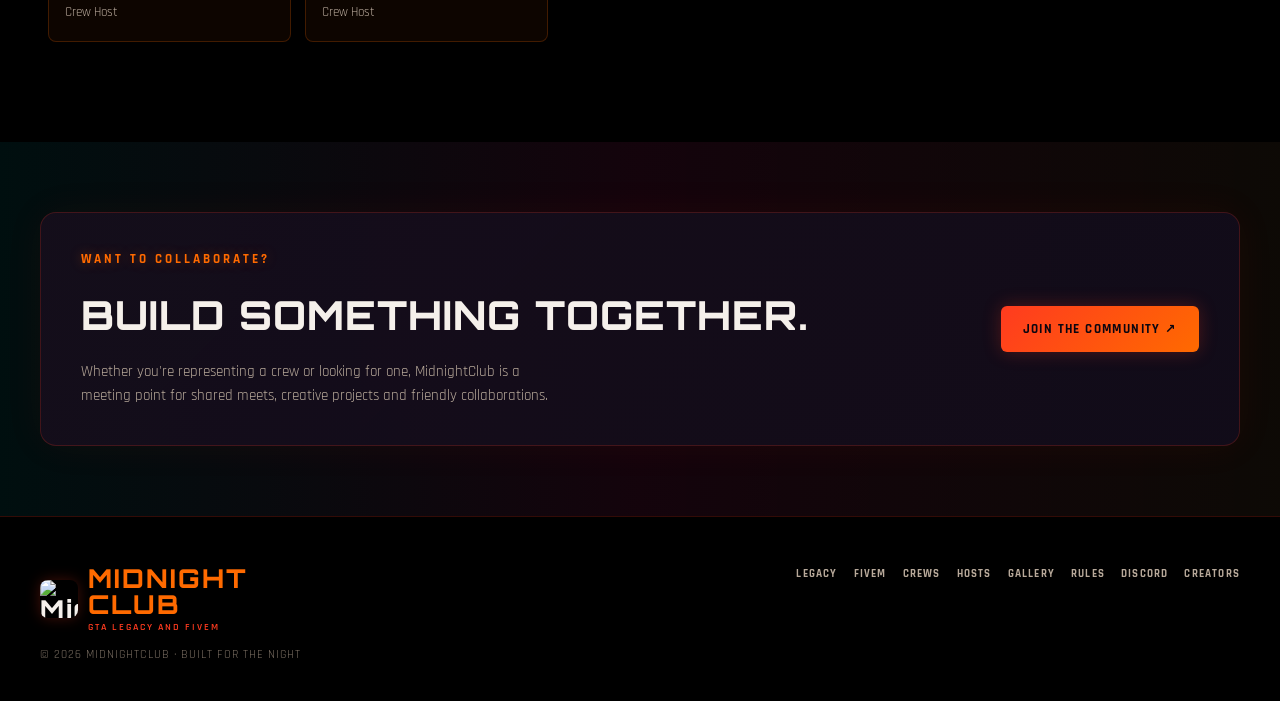
==== commit d6c92d49: "Add files via upload" ====
--- a/collab-crews.html
+++ b/collab-crews.html
@@ -46,7 +46,7 @@
       <a href="discord.html">DISCORD</a>
       <a href="content-creators.html">CREATORS</a>
     </nav>
-    <a class="nav-cta" href="https://discord.gg/Cdg4b4yw4P" target="_blank" rel="noopener">Join the club ↗</a>
+    <a class="nav-cta" href="discord.html">Join the Club</a>
     <button class="menu-toggle" type="button" aria-label="Open navigation menu" aria-expanded="false" aria-controls="site-nav">☰</button>
   </div>
 </header>
--- a/assets/style.css
+++ b/assets/style.css
@@ -1432,3 +1432,79 @@
 @media(max-width:420px){.gallery-grid{grid-template-columns:1fr}.gallery-item>a,.gallery-item img{min-height:190px}}
 @media(hover:none){.gallery-zoom{opacity:1;transform:none}.gallery-item:hover img{transform:none}}
 @media(prefers-reduced-motion:reduce){.js-reveal{opacity:1;transform:none;transition:none}.lightbox,.lightbox-image,.gallery-item img{transition:none!important}}
+
+
+/* ========== FIVEM PHOTO ALBUM ========== */
+.gallery-intro{color:var(--muted);margin:8px 0 0;max-width:560px}
+.album-count{font:700 11px var(--font-display);letter-spacing:1.5px;color:var(--cyan);white-space:nowrap}
+.album-progress{max-width:var(--max);margin:0 auto 22px;display:flex;align-items:center;gap:12px;color:var(--muted);font-size:13px;padding:14px 17px;border:1px solid var(--line);background:rgba(255,255,255,.025);border-radius:8px}
+.album-progress.is-complete{border-color:rgba(255,159,26,.18)}
+.album-spinner{width:16px;height:16px;border:2px solid rgba(255,255,255,.16);border-top-color:var(--cyan);border-radius:50%;animation:album-spin .8s linear infinite;flex:none}
+.album-check{color:var(--cyan);font-weight:900}
+@keyframes album-spin{to{transform:rotate(360deg)}}
+.fivem-album-grid{grid-template-columns:repeat(4,minmax(0,1fr))}
+.fivem-photo-card{aspect-ratio:4/3;position:relative}
+.fivem-photo-trigger{display:block;width:100%;height:100%;padding:0;position:relative;overflow:hidden;cursor:zoom-in}
+.fivem-photo-trigger img{width:100%;height:100%;object-fit:cover}
+.fivem-photo-trigger::after{content:'';position:absolute;inset:45% 0 0;background:linear-gradient(transparent,rgba(0,0,0,.48));pointer-events:none}
+.fivem-photo-trigger .gallery-zoom{position:absolute;right:12px;bottom:10px;z-index:2;color:#fff;font-size:22px;opacity:0;transition:opacity .2s}
+.fivem-photo-card:hover .gallery-zoom,.fivem-photo-trigger:focus-visible .gallery-zoom{opacity:1}
+.fivem-photo-card:hover img{transform:scale(1.06)}
+.lightbox{padding:72px 24px 112px}
+.lightbox-figure{max-width:min(1100px,82vw);max-height:calc(100vh - 210px)}
+.lightbox-image{max-height:calc(100vh - 270px)}
+.lightbox-filmstrip{position:absolute;left:50%;bottom:44px;transform:translateX(-50%);width:min(900px,82vw);height:66px;display:flex;align-items:center;gap:8px;overflow-x:auto;padding:5px 3px;scrollbar-width:thin;scrollbar-color:var(--cyan) rgba(255,255,255,.08)}
+.filmstrip-thumb{flex:0 0 88px;width:88px;height:54px;padding:2px;border:1px solid rgba(255,255,255,.14);border-radius:5px;background:#111;opacity:.62;cursor:pointer;overflow:hidden;transition:opacity .2s,border-color .2s,transform .2s}
+.filmstrip-thumb img{width:100%;height:100%;object-fit:cover;border-radius:3px}
+.filmstrip-thumb:hover,.filmstrip-thumb.active{opacity:1;border-color:var(--cyan);transform:translateY(-2px);box-shadow:0 0 12px rgba(255,59,31,.22)}
+.lightbox-counter{bottom:116px}
+@media(max-width:1000px){.fivem-album-grid{grid-template-columns:repeat(3,minmax(0,1fr))}}
+@media(max-width:640px){
+  .fivem-album-grid{grid-template-columns:repeat(2,minmax(0,1fr));gap:9px}
+  .album-count{font-size:9px}
+  .lightbox{padding:70px 12px 125px}
+  .lightbox-figure{max-width:94vw;max-height:calc(100vh - 220px)}
+  .lightbox-image{max-height:calc(100vh - 300px)}
+  .lightbox-nav{width:38px;height:38px;font-size:27px}
+  .lightbox-prev{left:8px}.lightbox-next{right:8px}
+  .lightbox-filmstrip{width:94vw;bottom:42px;height:62px}
+  .filmstrip-thumb{flex-basis:72px;width:72px;height:46px}
+  .lightbox-counter{bottom:112px}
+}
+
+.album-link-panel{max-width:var(--max);margin:36px auto 0;padding:26px 30px;display:flex;align-items:center;justify-content:space-between;gap:22px;border:1px solid var(--line);border-radius:12px;background:linear-gradient(110deg,rgba(255,59,31,.09),rgba(255,106,0,.035),rgba(0,0,0,.12))}
+.album-link-panel h3{margin:4px 0;font-family:var(--font-display);font-size:clamp(18px,2.5vw,25px)}
+.album-link-panel p{margin:0;color:var(--muted)}
+@media(max-width:640px){.album-link-panel{align-items:flex-start;flex-direction:column;padding:22px}}
+
+
+/* ========== UPDATED RULES PAGE: DISCORD + GTA MEETS ========== */
+.rules-page-section { padding-top: 64px; padding-bottom: 64px; }
+.rules-intro { max-width: var(--max); margin: 0 auto 28px; }
+.rules-intro .eyebrow { color: var(--cyan); font-size: 11px; font-weight: 800; letter-spacing: 2px; }
+.rules-intro h2 { margin: 8px 0 6px; font-size: clamp(28px, 4vw, 42px); }
+.rules-intro > p { margin: 0; color: var(--muted); font-size: 15px; }
+.rules-page-section .rules-list { margin-bottom: 28px; }
+.rules-page-section .rule-item { max-width: var(--max); }
+.discipline-panel { max-width: var(--max); margin: 30px auto 0; padding: clamp(22px, 4vw, 34px); border: 1px solid var(--line); border-radius: 14px; background: linear-gradient(145deg, rgba(28,18,36,.96), rgba(10,10,16,.98)); }
+.discipline-heading { display: flex; align-items: flex-start; gap: 16px; margin-bottom: 22px; }
+.discipline-icon { display: grid; place-items: center; flex: 0 0 44px; height: 44px; border: 1px solid var(--line); border-radius: 10px; color: var(--cyan); font-size: 24px; }
+.discipline-heading .eyebrow { color: var(--cyan); font-size: 10px; font-weight: 800; letter-spacing: 1.8px; }
+.discipline-heading h3 { margin: 4px 0 5px; font-size: 20px; }
+.discipline-heading p { margin: 0; color: var(--muted); font-size: 14px; }
+.discipline-steps { display: grid; grid-template-columns: repeat(5, minmax(0,1fr)); gap: 10px; }
+.discipline-steps > div { min-height: 112px; padding: 15px; border: 1px solid var(--line); border-radius: 9px; background: rgba(255,255,255,.025); }
+.discipline-steps > div > span { color: var(--cyan); font-family: var(--font-display); font-weight: 800; font-size: 18px; }
+.discipline-steps p { margin: 9px 0 0; color: var(--muted); font-size: 13px; line-height: 1.5; }
+.discipline-steps strong { display: block; color: var(--text, #fff); margin-bottom: 3px; }
+.meet-discipline-steps { grid-template-columns: repeat(4, minmax(0,1fr)); }
+.discipline-notice { margin-top: 14px; padding: 16px 18px; border-left: 3px solid var(--cyan); border-radius: 4px 8px 8px 4px; background: rgba(255,59,31,.07); }
+.discipline-notice strong { display: block; margin-bottom: 5px; color: #fff; font-size: 13px; }
+.discipline-notice p { margin: 0; color: var(--muted); font-size: 13px; line-height: 1.6; }
+.rules-final-notice { max-width: var(--max); margin: 18px auto 0; padding: 22px 24px; border: 1px solid var(--line); border-radius: 10px; background: rgba(255,255,255,.025); }
+.rules-final-notice .eyebrow { color: var(--cyan); font-size: 10px; font-weight: 800; letter-spacing: 1.8px; }
+.rules-final-notice p { margin: 8px 0; color: var(--muted); font-size: 14px; }
+.rules-final-notice strong { color: #fff; font-size: 13px; letter-spacing: .2px; }
+.car-meet-rules-section { padding-top: 24px; border-top: 1px solid var(--line); }
+@media (max-width: 850px) { .discipline-steps { grid-template-columns: repeat(2,minmax(0,1fr)); } .meet-discipline-steps { grid-template-columns: repeat(2,minmax(0,1fr)); } }
+@media (max-width: 520px) { .rules-page-section { padding-top: 42px; padding-bottom: 42px; } .discipline-panel { padding: 20px 16px; } .discipline-steps, .meet-discipline-steps { grid-template-columns: 1fr; } .discipline-steps > div { min-height: auto; } .discipline-heading { gap: 11px; } .discipline-icon { flex-basis: 38px; height: 38px; } }
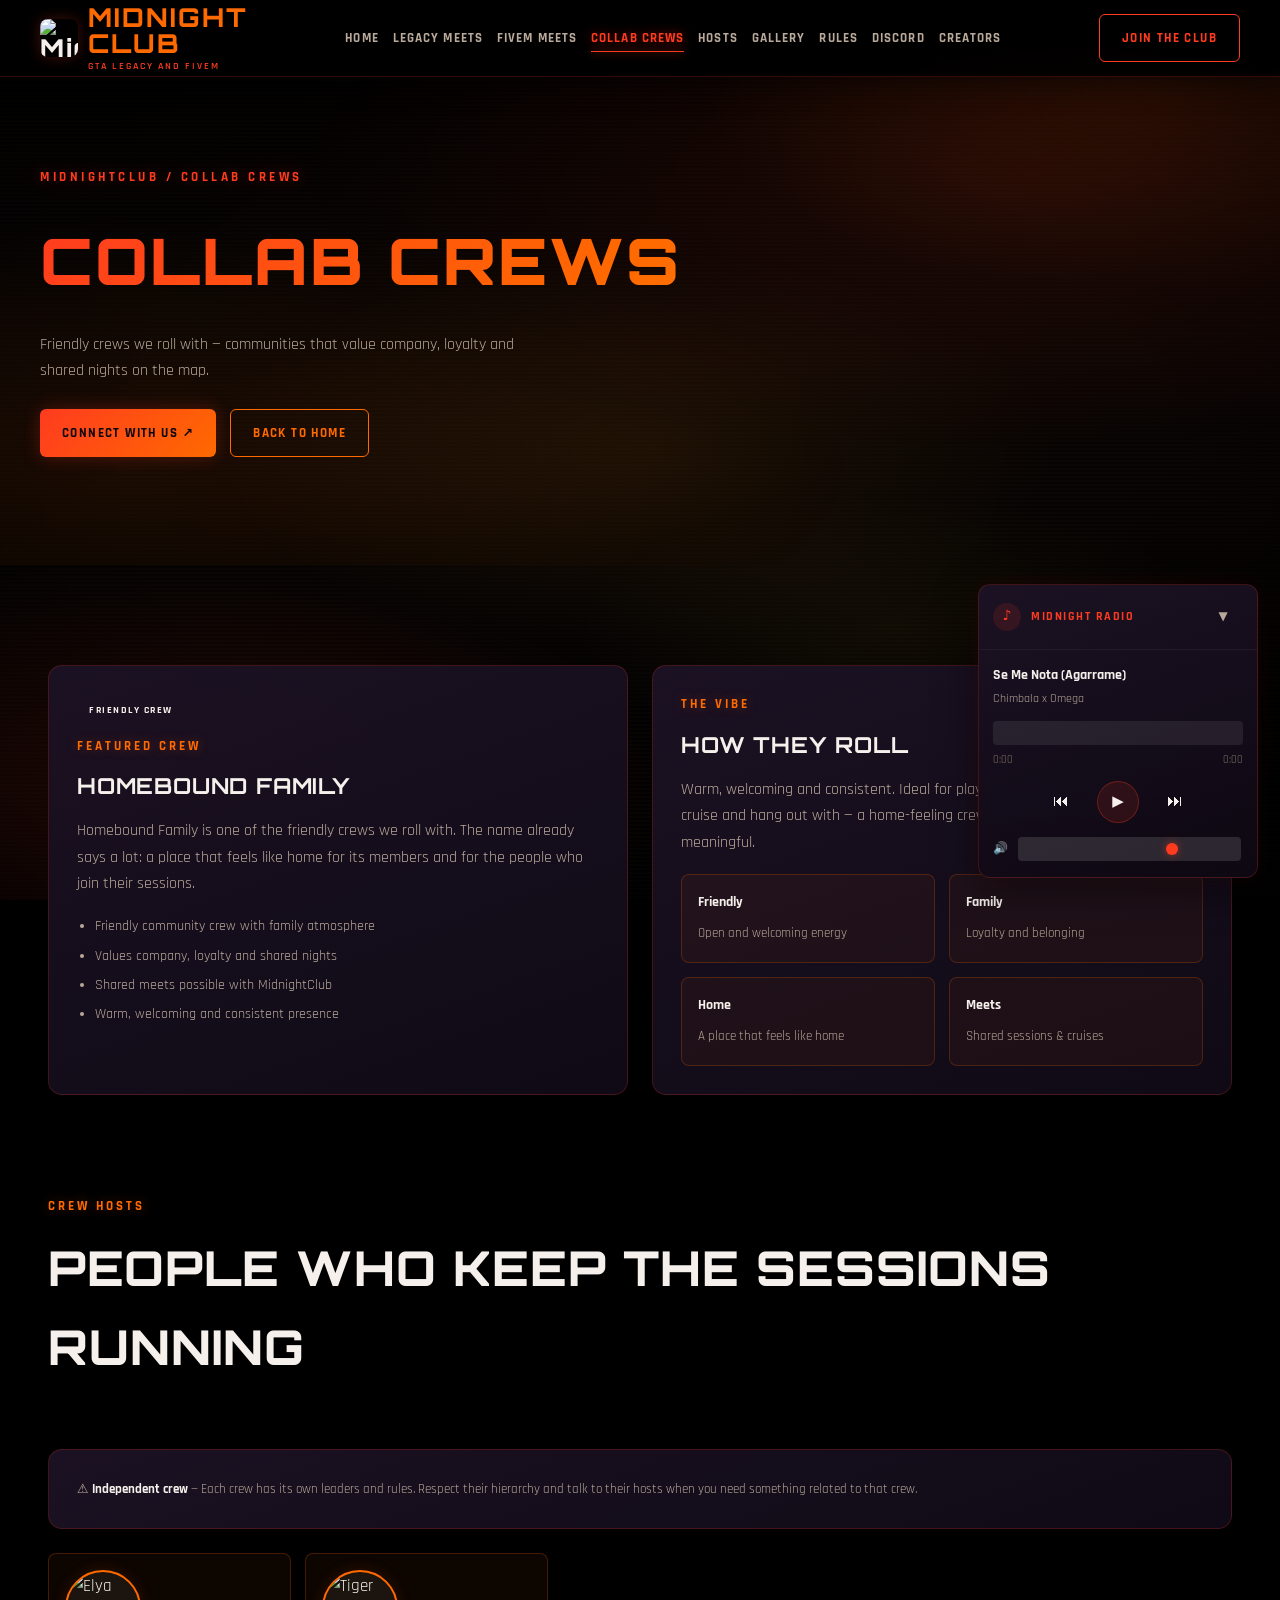
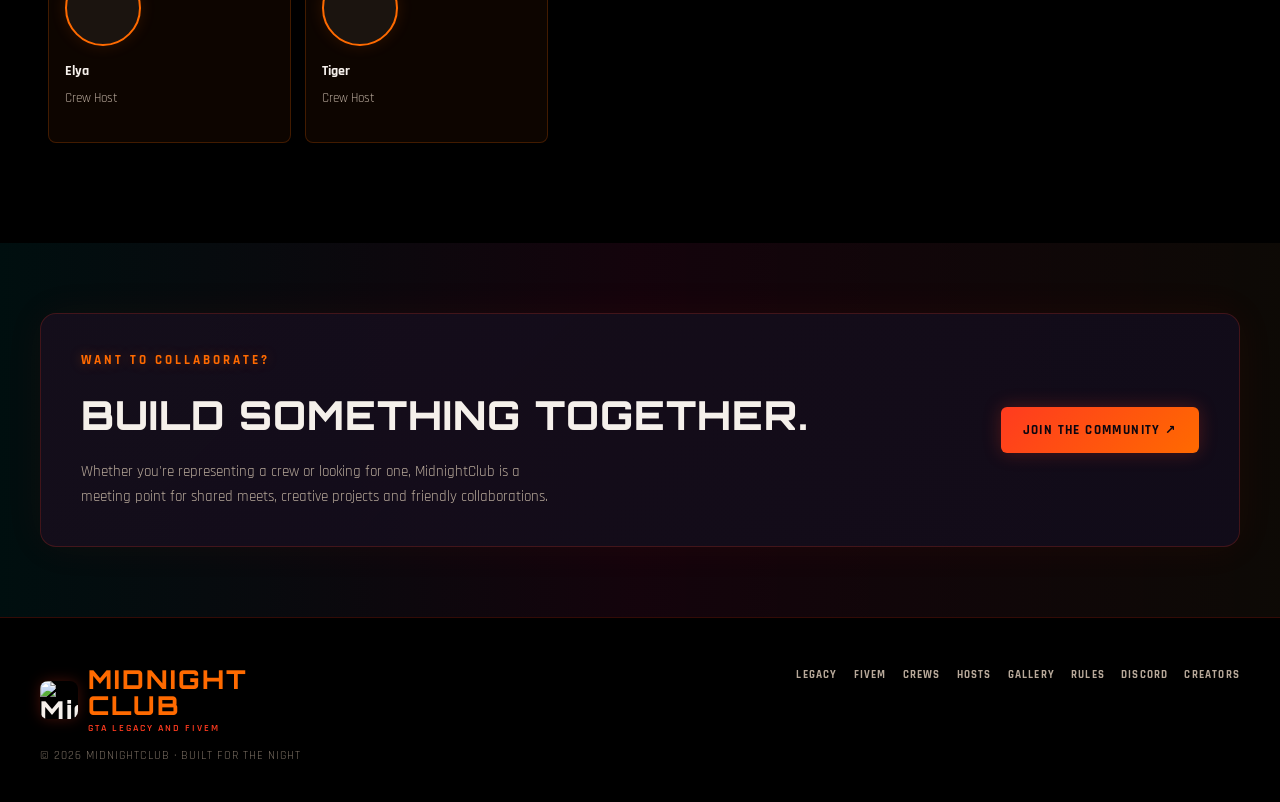
==== commit 362caa64: "Add files via upload" ====
--- a/collab-crews.html
+++ b/collab-crews.html
@@ -101,9 +101,15 @@
   <div class="panel" style="margin-bottom:24px">
     <p style="margin:0;color:var(--muted);font-size:13px">⚠️ <strong style="color:var(--white)">Independent crew</strong> — Each crew has its own leaders and rules. Respect their hierarchy and talk to their hosts when you need something related to that crew.</p>
   </div>
-  <div class="highlight-list" style="grid-template-columns:repeat(auto-fill,minmax(200px,1fr));max-width:500px">
-    <div class="highlight-item"><strong>Elya</strong><span>Crew Host</span></div>
-    <div class="highlight-item"><strong>Tiger</strong><span>Crew Host</span></div>
+  <div class="highlight-list" style="grid-template-columns:repeat(auto-fill,minmax(180px,1fr));max-width:500px">
+    <article class="highlight-item fivem-host-card">
+      <img class="fivem-host-avatar" src="https://ik.imagekit.io/BassaniStudios/bovary%20pic%20meet/setembro/elya?updatedAt=1788625990710" alt="Elya" loading="lazy" decoding="async">
+      <strong>Elya</strong><span>Crew Host</span>
+    </article>
+    <article class="highlight-item fivem-host-card">
+      <img class="fivem-host-avatar" src="https://ik.imagekit.io/BassaniStudios/bovary%20pic%20meet/setembro/tiger?updatedAt=1788402177538" alt="Tiger" loading="lazy" decoding="async">
+      <strong>Tiger</strong><span>Crew Host</span>
+    </article>
   </div>
 </section>
 
--- a/assets/style.css
+++ b/assets/style.css
@@ -424,7 +424,8 @@
   margin-bottom: 20px;
   text-shadow: 0 0 16px rgba(255, 59, 31, 0.4);
 }
-.hero h1 {
+.hero h1,
+.hero-title {
   font-family: var(--font-display);
   font-weight: 900;
   font-size: clamp(56px, 10vw, 104px);
@@ -434,13 +435,73 @@
   text-transform: uppercase;
   text-shadow: 0 4px 30px rgba(0,0,0,0.7), 0 0 40px rgba(0,0,0,0.4);
 }
-.hero h1 em {
+.hero-title .hero-word,
+.hero-title .hero-club neg  display: inline-block;
+}
+.hero-title .letter {
+  display: inline-block;
+  will-change: transform, text-shadow, filter;
+  animation: letter-float 3.6s ease-in-out infinite;
+  animation-delay: calc(var(--i) * 0.12s);
+  transition: text-shadow 0.35s ease, filter 0.35s ease, color 0.35s ease, transform 0.35s ease;
+}
+.hero-title .hero-midnight .letter {
+  color: #fff;
+  text-shadow:
+    0 2px 12px rgba(0,0,0,0.65),
+    0 0 18px rgba(255,255,255,0.08);
+}
+.hero-title .hero-club {
   font-style: normal;
+}
+.hero-title .hero-club .letter {
   background: var(--gradient);
   -webkit-background-clip: text;
   -webkit-text-fill-color: transparent;
   background-clip: text;
-  filter: drop-shadow(0 0 24px rgba(255, 106, 0, 0.45));
+  filter: drop-shadow(0 0 10px rgba(255,106,0,0.55)) drop-shadow(0 0 22px rgba(255,59,31,0.45));
+  animation-name: letter-float, club-glow;
+  animation-duration: 3.6s, 2.8s;
+  animation-timing-function: ease-in-out, ease-in-out;
+  animation-iteration-count: infinite, infinite;
+  animation-delay: calc(var(--i) * 0.12s), calc(var(--i) * 0.15s);
+}
+/* Hover: neon bloom on the whole title */
+.hero-title:hover .hero-midnight .letter {
+  text-shadow:
+    0 0 8px rgba(255,255,255,0.95),
+    0 0 18px rgba(255,59,31,0.75),
+    0 0 32px rgba(255,106,0,0.55),
+    0 0 48px rgba(255,159,26,0.35);
+  transform: translateY(-3px) scale(1.03);
+}
+.hero-title:hover .hero-club .letter {
+  filter:
+    drop-shadow(0 0 8px rgba(255,159,26,0.95))
+    drop-shadow(0 0 20px rgba(255,106,0,0.85))
+    drop-shadow(0 0 36px rgba(255,59,31,0.65))
+    drop-shadow(0 0 56px rgba(255,59,31,0.4));
+  transform: translateY(-3px) scale(1.04);
+}
+@keyframes letter-float {
+  0%, 100% { transform: translateY(0); }
+  50%       { transform: translateY(-4px); }
+}
+@keyframes club-glow {
+  0%, 100% {
+    filter: drop-shadow(0 0 10px rgba(255,106,0,0.55)) drop-shadow(0 0 22px rgba(255,59,31,0.45));
+  }
+  50% {
+    filter: drop-shadow(0 0 16px rgba(255,159,26,0.85)) drop-shadow(0 0 32px rgba(255,106,0,0.7)) drop-shadow(0 0 48px rgba(255,59,31,0.5));
+  }
+}
+@media (prefers-reduced-motion: reduce) {
+  .hero-title .letter {
+    animation: none !important;
+  }
+  .hero-title:hover .letter {
+    transform: none;
+  }
 }
 .hero p {
   max-width: 560px;
@@ -1508,3 +1569,9 @@
 .car-meet-rules-section { padding-top: 24px; border-top: 1px solid var(--line); }
 @media (max-width: 850px) { .discipline-steps { grid-template-columns: repeat(2,minmax(0,1fr)); } .meet-discipline-steps { grid-template-columns: repeat(2,minmax(0,1fr)); } }
 @media (max-width: 520px) { .rules-page-section { padding-top: 42px; padding-bottom: 42px; } .discipline-panel { padding: 20px 16px; } .discipline-steps, .meet-discipline-steps { grid-template-columns: 1fr; } .discipline-steps > div { min-height: auto; } .discipline-heading { gap: 11px; } .discipline-icon { flex-basis: 38px; height: 38px; } }
+
+
+/* FiveM host profile avatars */
+.fivem-host-card { display:flex; flex-direction:column; align-items:flex-start; min-height:190px; }
+.fivem-host-avatar { display:block; width:76px; height:76px; margin-bottom:14px; border-radius:50%; object-fit:cover; object-position:center; border:2px solid var(--pink); background:rgba(255,255,255,.06); box-shadow:0 0 16px rgba(255,106,0,.14); }
+.fivem-host-card strong { margin-bottom:5px; }
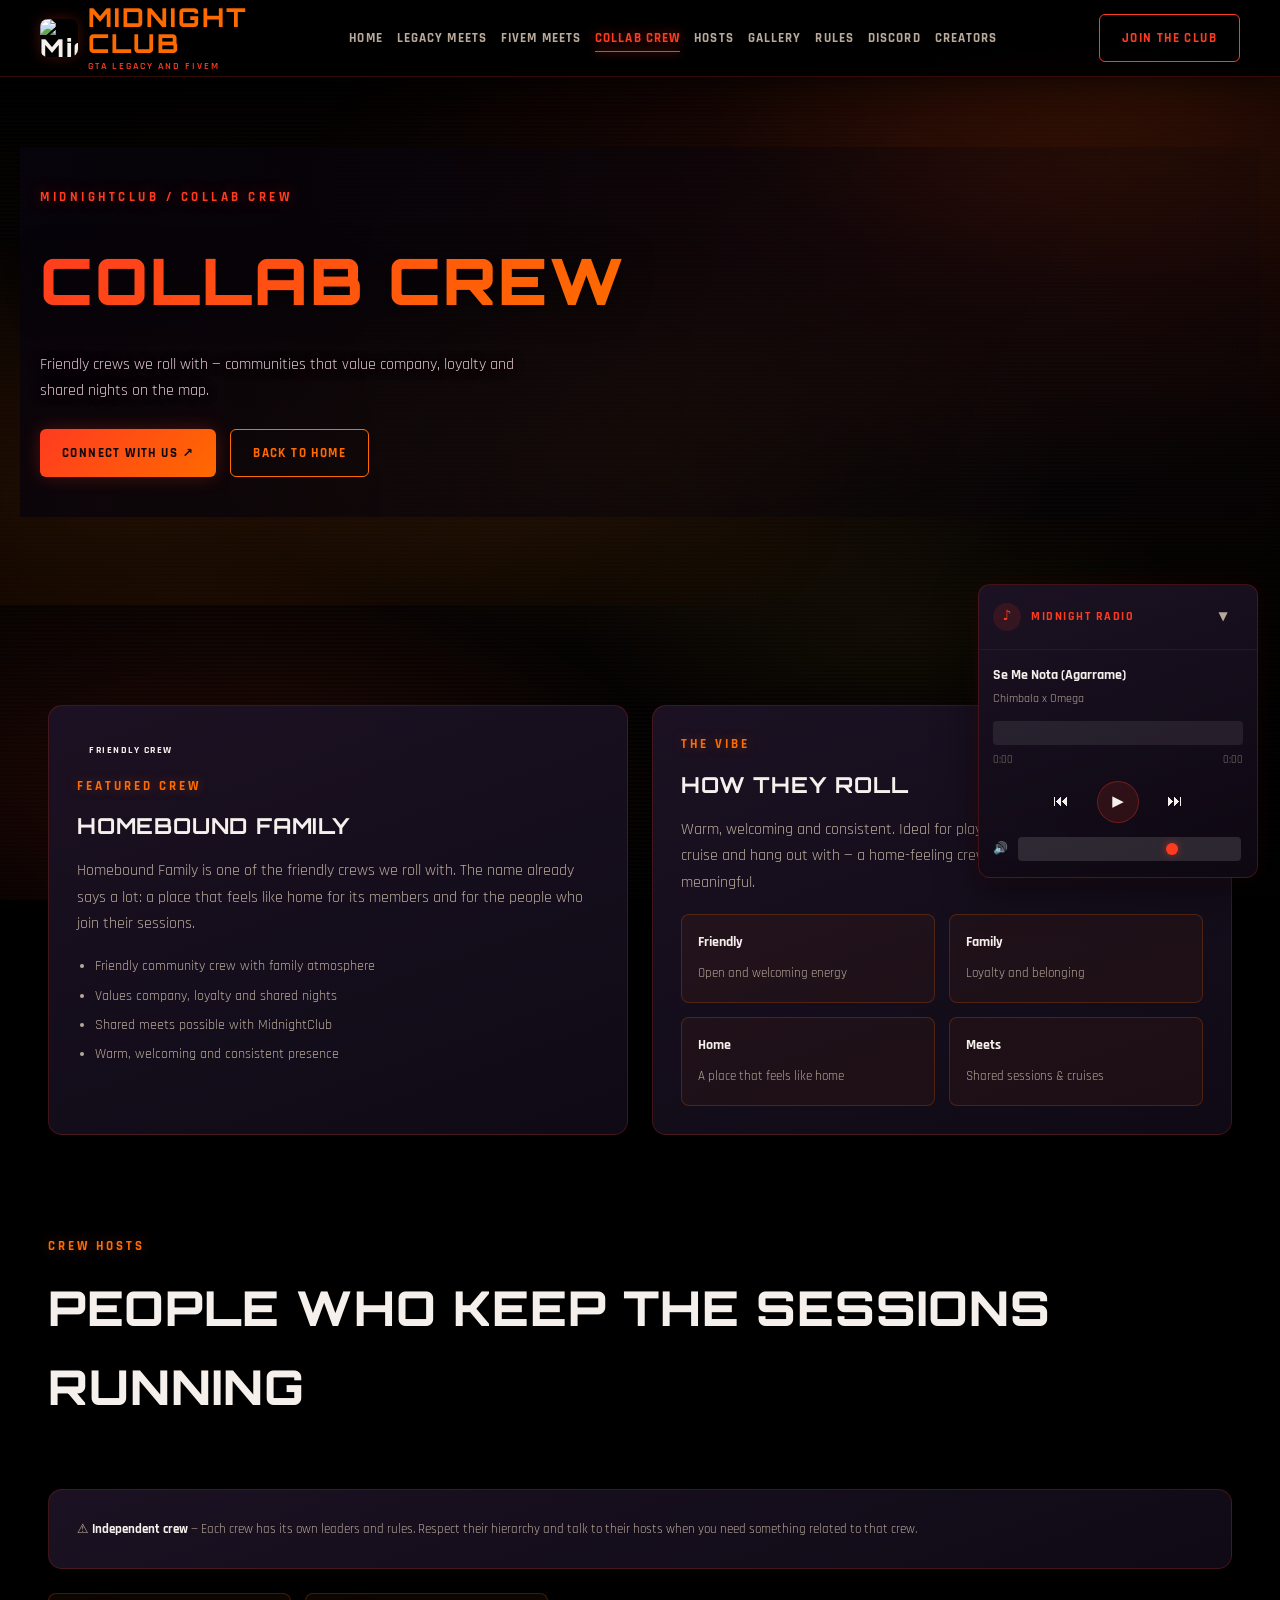
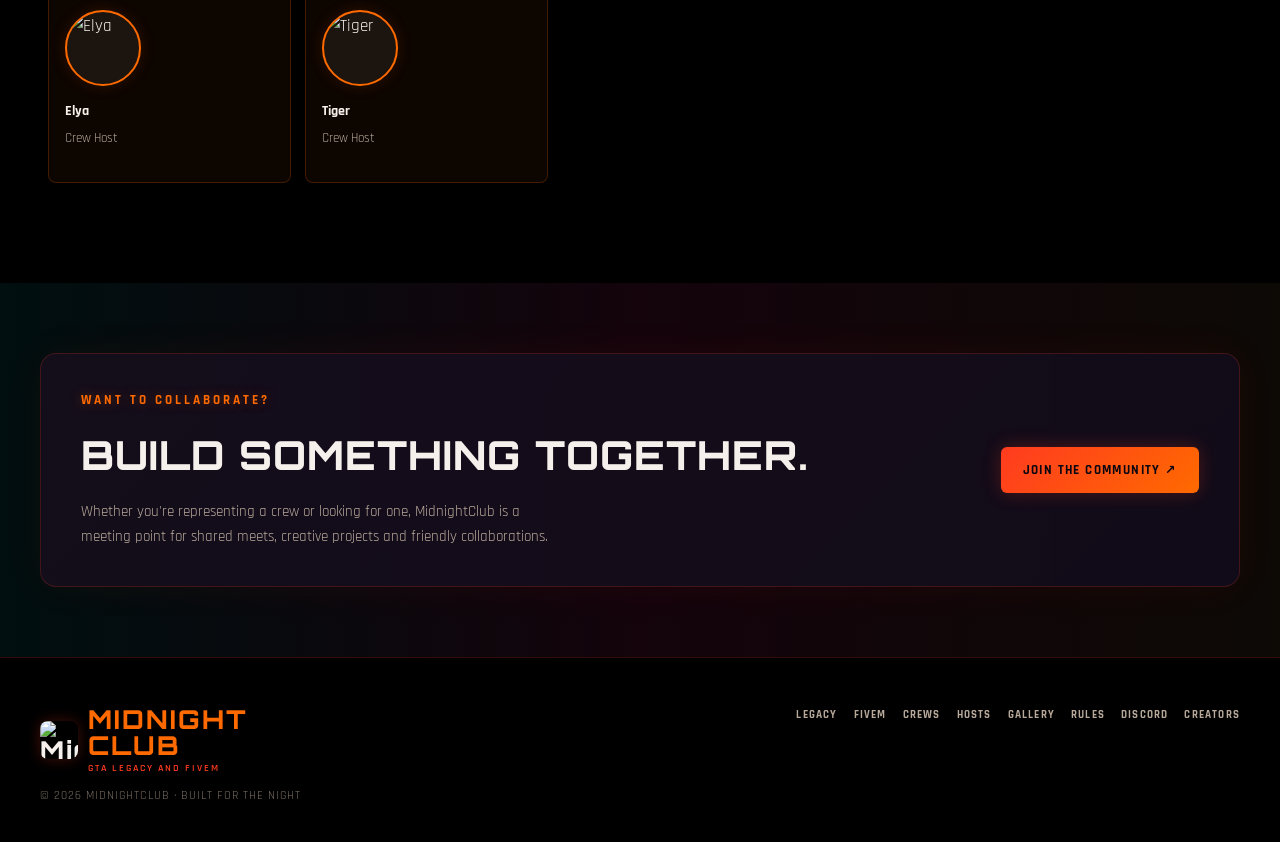
==== commit 3a921599: "Add files via upload" ====
--- a/collab-crews.html
+++ b/collab-crews.html
@@ -6,15 +6,15 @@
   <meta name="theme-color" content="#000000">
   <link rel="icon" type="image/png" href="https://ik.imagekit.io/MidnightClub/WEBSITE%20MIDNIGHT/website%20images/file_00000000ad4882108c9d90495cad888b.png?tr=f-auto,q-80,w-1400&updatedAt=1795227710696">
   <meta name="description" content="Collaborate with friendly crews like Homebound Family — community, loyalty and shared nights on the map.">
-  <title>COLLAB CREWS | MidnightClub</title>
+  <title>COLLAB CREW | MidnightClub</title>
   <meta name="robots" content="index,follow,max-image-preview:large">
   <meta property="og:type" content="website">
   <meta property="og:site_name" content="MidnightClub">
-  <meta property="og:title" content="COLLAB CREWS | MidnightClub">
+  <meta property="og:title" content="COLLAB CREW | MidnightClub">
   <meta property="og:description" content="Collaborate with friendly crews like Homebound Family — community, loyalty and shared nights on the map.">
   <meta property="og:image" content="https://ik.imagekit.io/MidnightClub/WEBSITE%20MIDNIGHT/website%20images/file_00000000ad4882108c9d90495cad888b.png?tr=f-auto,q-80,w-1400&updatedAt=1795227710696">
   <meta name="twitter:card" content="summary">
-  <meta name="twitter:title" content="COLLAB CREWS | MidnightClub">
+  <meta name="twitter:title" content="COLLAB CREW | MidnightClub">
   <meta name="twitter:description" content="Collaborate with friendly crews like Homebound Family — community, loyalty and shared nights on the map.">
   <meta name="twitter:image" content="https://ik.imagekit.io/MidnightClub/WEBSITE%20MIDNIGHT/website%20images/file_00000000ad4882108c9d90495cad888b.png?tr=f-auto,q-80,w-1400&updatedAt=1795227710696">
   <link rel="stylesheet" href="assets/style.css">
@@ -39,7 +39,7 @@
       <a href="index.html">HOME</a>
       <a href="legacy-meets.html">LEGACY MEETS</a>
       <a href="fivem-meets.html">FIVEM MEETS</a>
-      <a class="active" href="collab-crews.html">COLLAB CREWS</a>
+      <a class="active" href="collab-crews.html">COLLAB CREW</a>
       <a href="hosts.html">HOSTS</a>
       <a href="gallery.html">GALLERY</a>
       <a href="rules.html">RULES</a>
@@ -51,10 +51,10 @@
   </div>
 </header>
 
-<section id="main-content" class="page-hero">
+<section id="main-content" class="page-hero page-hero--collab">
   <div class="page-hero-inner">
-    <div class="eyebrow">MIDNIGHTCLUB / COLLAB CREWS</div>
-    <h1>COLLAB CREWS</h1>
+    <div class="eyebrow">MIDNIGHTCLUB / COLLAB CREW</div>
+    <h1>COLLAB CREW</h1>
     <p>Friendly crews we roll with — communities that value company, loyalty and shared nights on the map.</p>
     <div class="hero-actions" style="margin-top:24px">
       <a class="btn primary" href="https://discord.gg/Cdg4b4yw4P" target="_blank" rel="noopener">Connect with us ↗</a>
--- a/assets/style.css
+++ b/assets/style.css
@@ -787,25 +787,74 @@
 
 /* ========== PAGE HERO ========== */
 .page-hero {
-  padding: 90px 40px 60px;
+  padding: 110px 40px 80px;
+  min-height: 52vh;
   text-align: left;
   position: relative;
   overflow: hidden;
-}
+  isolation: isolate;
+}
+/* Base atmospheric glow */
 .page-hero::before {
   content: '';
   position: absolute;
   inset: 0;
+  z-index: 1;
   background:
-    radial-gradient(ellipse at 80% 20%, rgba(255, 59, 31, 0.1) 0%, transparent 50%),
-    radial-gradient(ellipse at 10% 80%, rgba(255, 106, 0, 0.08) 0%, transparent 45%);
+    radial-gradient(ellipse at 80% 20%, rgba(255, 59, 31, 0.12) 0%, transparent 50%),
+    radial-gradient(ellipse at 10% 80%, rgba(255, 106, 0, 0.1) 0%, transparent 45%);
   pointer-events: none;
+}
+/* Semi-transparent wallpaper layer (activated per page) */
+.page-hero::after {
+  content: '';
+  position: absolute;
+  inset: 0;
+  z-index: 0;
+  background-repeat: no-repeat;
+  background-position: center right;
+  background-size: cover;
+  opacity: 0.28;
+  pointer-events: none;
+  filter: saturate(1.05) contrast(1.05);
+}
+/* Dark vignette so text stays readable over the wallpaper */
+.page-hero .page-hero-inner::before {
+  content: '';
+  position: absolute;
+  inset: -40px -20px;
+  z-index: -1;
+  background: linear-gradient(90deg,
+    rgba(8, 4, 12, 0.82) 0%,
+    rgba(8, 4, 12, 0.55) 45%,
+    rgba(8, 4, 12, 0.15) 100%);
+  pointer-events: none;
+}
+/* Page-specific wallpapers */
+.page-hero--legacy::after {
+  background-image: url('https://ik.imagekit.io/MidnightClub/WEBSITE%20MIDNIGHT/website%20images/file_00000000ad4882108c9d90495cad888b.png?updatedAt=1795227710696');
+  background-position: center center;
+  background-size: contain;
+  opacity: 0.22;
+  filter: drop-shadow(0 0 40px rgba(255, 59, 31, 0.25));
+}
+.page-hero--fivem::after {
+  background-image: url('https://ik.imagekit.io/MidnightClub/WEBSITE%20MIDNIGHT/website%20images/Gemini_Generated_Image_rfahvvrfahvvrfah-removebg-preview.png?updatedAt=1795227710135');
+  background-position: right center;
+  background-size: contain;
+  opacity: 0.32;
+}
+.page-hero--collab::after {
+  background-image: url('https://ik.imagekit.io/MidnightClub/WEBSITE%20MIDNIGHT/website%20images/33be66992568bf4c0d0fac9c858f9d1c04fb1dc2_512-removebg-preview.png?updatedAt=1795227710072');
+  background-position: right center;
+  background-size: contain;
+  opacity: 0.32;
 }
 .page-hero-inner {
   max-width: var(--max);
   margin: auto;
   position: relative;
-  z-index: 1;
+  z-index: 2;
 }
 .page-hero h1 {
   font-family: var(--font-display);
@@ -818,12 +867,29 @@
   -webkit-background-clip: text;
   -webkit-text-fill-color: transparent;
   background-clip: text;
+  filter: drop-shadow(0 2px 16px rgba(0,0,0,0.55));
 }
 .page-hero p {
   max-width: 520px;
-  color: var(--muted);
+  color: #e0c8d0;
   font-size: 16px;
   margin: 0;
+  text-shadow: 0 1px 12px rgba(0,0,0,0.65);
+}
+@media (max-width: 900px) {
+  .page-hero {
+    min-height: 42vh;
+    padding: 96px 24px 64px;
+  }
+  .page-hero::after {
+    background-position: center center;
+    opacity: 0.18;
+  }
+  .page-hero--legacy::after,
+  .page-hero--fivem::after,
+  .page-hero--collab::after {
+    opacity: 0.16;
+  }
 }
 
 /* ========== HOSTS ========== */
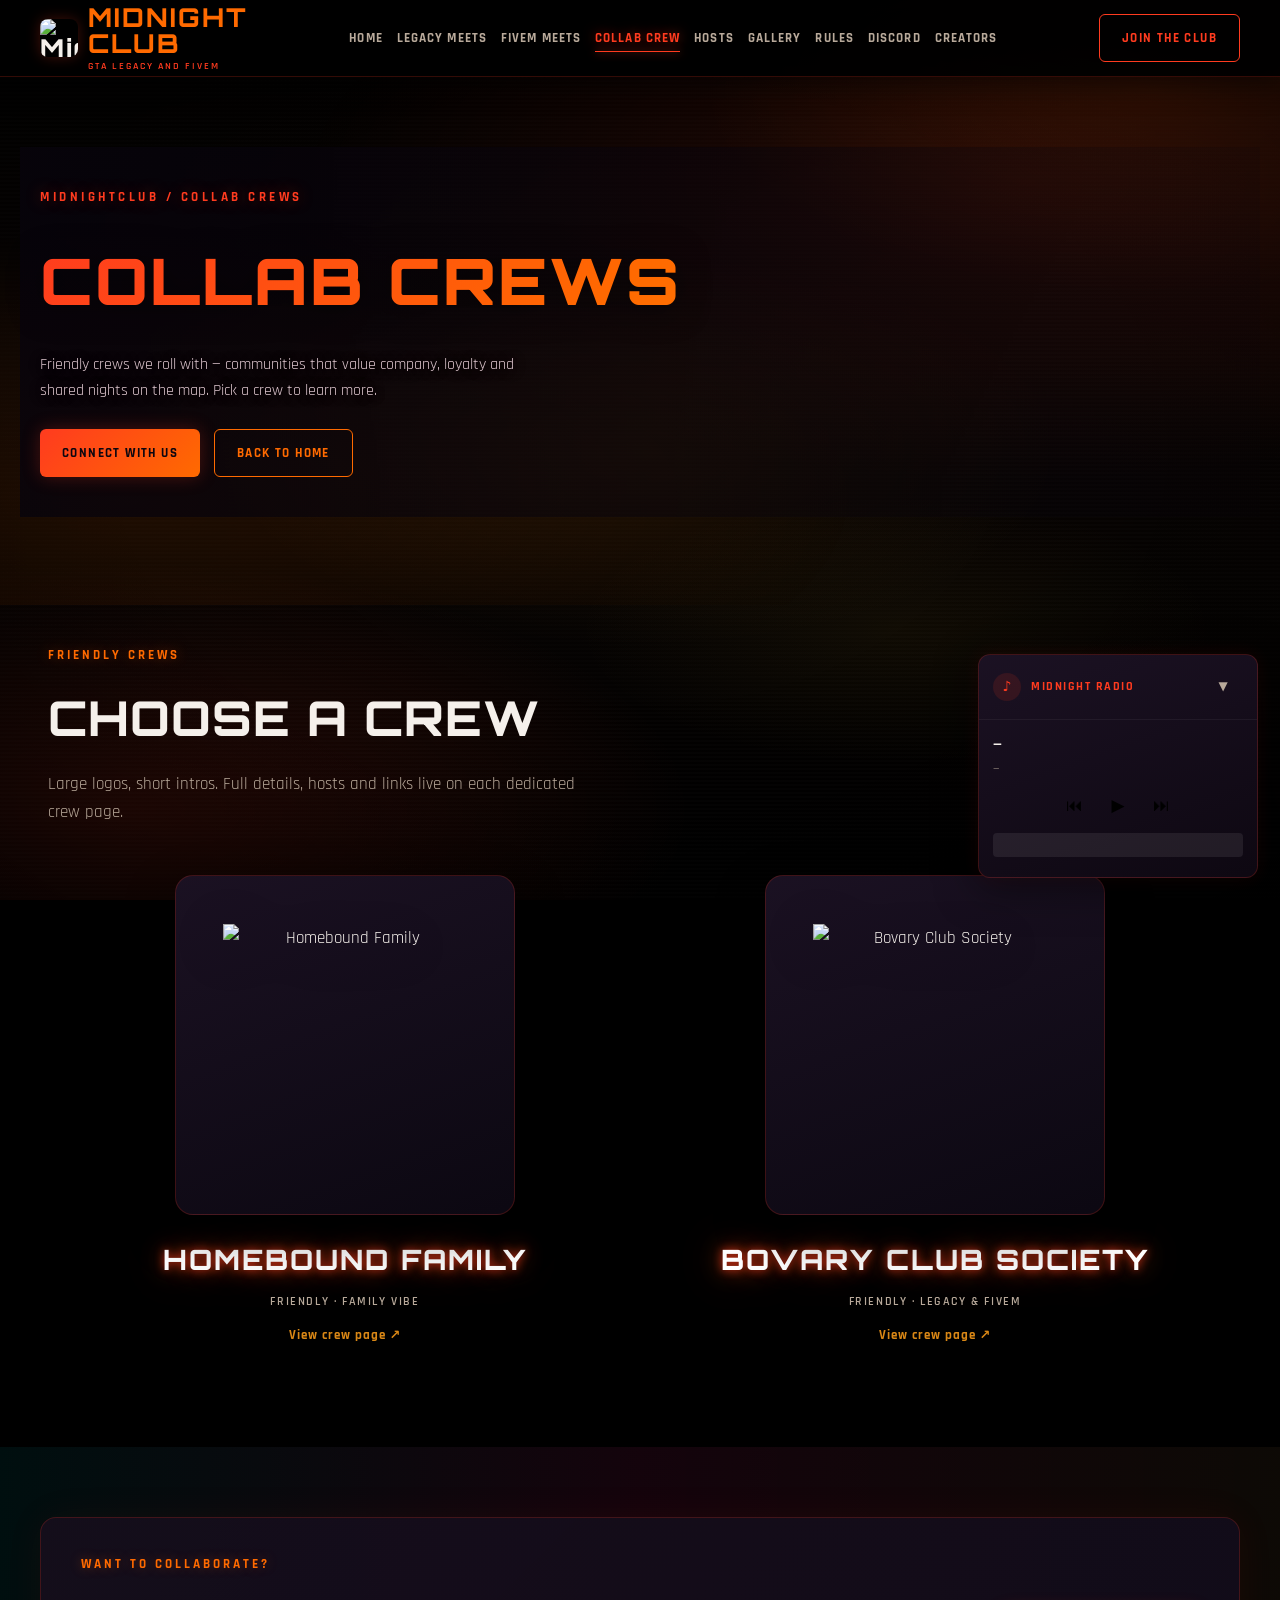
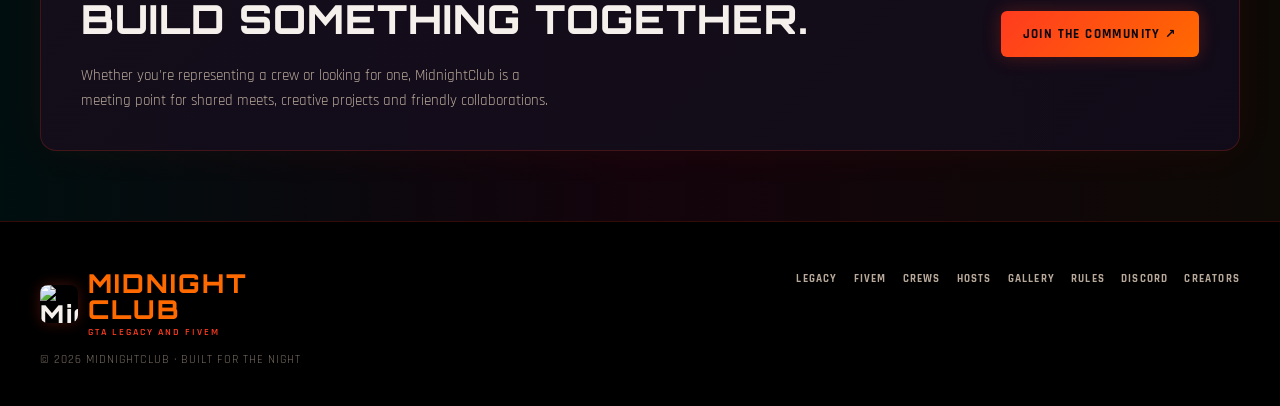
==== commit 820b1a5f: "Add files via upload" ====
--- a/collab-crews.html
+++ b/collab-crews.html
@@ -5,17 +5,17 @@
   <meta name="viewport" content="width=device-width,initial-scale=1">
   <meta name="theme-color" content="#000000">
   <link rel="icon" type="image/png" href="https://ik.imagekit.io/MidnightClub/WEBSITE%20MIDNIGHT/website%20images/file_00000000ad4882108c9d90495cad888b.png?tr=f-auto,q-80,w-1400&updatedAt=1795227710696">
-  <meta name="description" content="Collaborate with friendly crews like Homebound Family — community, loyalty and shared nights on the map.">
-  <title>COLLAB CREW | MidnightClub</title>
+  <meta name="description" content="Collaborate with friendly crews like Homebound Family and Bovary Club Society — community, loyalty and shared nights on the map.">
+  <title>COLLAB CREWS | MidnightClub</title>
   <meta name="robots" content="index,follow,max-image-preview:large">
   <meta property="og:type" content="website">
   <meta property="og:site_name" content="MidnightClub">
-  <meta property="og:title" content="COLLAB CREW | MidnightClub">
-  <meta property="og:description" content="Collaborate with friendly crews like Homebound Family — community, loyalty and shared nights on the map.">
+  <meta property="og:title" content="COLLAB CREWS | MidnightClub">
+  <meta property="og:description" content="Collaborate with friendly crews like Homebound Family and Bovary Club Society — community, loyalty and shared nights on the map.">
   <meta property="og:image" content="https://ik.imagekit.io/MidnightClub/WEBSITE%20MIDNIGHT/website%20images/file_00000000ad4882108c9d90495cad888b.png?tr=f-auto,q-80,w-1400&updatedAt=1795227710696">
   <meta name="twitter:card" content="summary">
-  <meta name="twitter:title" content="COLLAB CREW | MidnightClub">
-  <meta name="twitter:description" content="Collaborate with friendly crews like Homebound Family — community, loyalty and shared nights on the map.">
+  <meta name="twitter:title" content="COLLAB CREWS | MidnightClub">
+  <meta name="twitter:description" content="Collaborate with friendly crews like Homebound Family and Bovary Club Society — community, loyalty and shared nights on the map.">
   <meta name="twitter:image" content="https://ik.imagekit.io/MidnightClub/WEBSITE%20MIDNIGHT/website%20images/file_00000000ad4882108c9d90495cad888b.png?tr=f-auto,q-80,w-1400&updatedAt=1795227710696">
   <link rel="stylesheet" href="assets/style.css">
 </head>
@@ -53,63 +53,45 @@
 
 <section id="main-content" class="page-hero page-hero--collab">
   <div class="page-hero-inner">
-    <div class="eyebrow">MIDNIGHTCLUB / COLLAB CREW</div>
-    <h1>COLLAB CREW</h1>
-    <p>Friendly crews we roll with — communities that value company, loyalty and shared nights on the map.</p>
+    <div class="eyebrow">MIDNIGHTCLUB / COLLAB CREWS</div>
+    <h1>COLLAB CREWS</h1>
+    <p>Friendly crews we roll with — communities that value company, loyalty and shared nights on the map. Pick a crew to learn more.</p>
     <div class="hero-actions" style="margin-top:24px">
-      <a class="btn primary" href="https://discord.gg/Cdg4b4yw4P" target="_blank" rel="noopener">Connect with us ↗</a>
+      <a class="btn primary" href="discord.html">Connect with us</a>
       <a class="btn secondary" href="index.html">Back to home</a>
     </div>
   </div>
 </section>
 
-<section class="section">
-  <div class="content-grid">
-    <div class="panel">
-      <span class="server-badge">FRIENDLY CREW</span>
-      <div class="kicker">Featured crew</div>
-      <h3>HOMEBOUND FAMILY</h3>
-      <p>Homebound Family is one of the friendly crews we roll with. The name already says a lot: a place that feels like home for its members and for the people who join their sessions.</p>
-      <ul>
-        <li>Friendly community crew with family atmosphere</li>
-        <li>Values company, loyalty and shared nights</li>
-        <li>Shared meets possible with MidnightClub</li>
-        <li>Warm, welcoming and consistent presence</li>
-      </ul>
-    </div>
-    <div class="panel">
-      <div class="kicker">The vibe</div>
-      <h3>How they roll</h3>
-      <p>Warm, welcoming and consistent. Ideal for players looking for a steady group to cruise and hang out with — a home-feeling crew that keeps the nights meaningful.</p>
-      <div class="highlight-list">
-        <div class="highlight-item"><strong>Friendly</strong><span>Open and welcoming energy</span></div>
-        <div class="highlight-item"><strong>Family</strong><span>Loyalty and belonging</span></div>
-        <div class="highlight-item"><strong>Home</strong><span>A place that feels like home</span></div>
-        <div class="highlight-item"><strong>Meets</strong><span>Shared sessions &amp; cruises</span></div>
-      </div>
+<section class="section" style="padding-top:40px;padding-bottom:80px">
+  <div class="section-head" style="margin-bottom:48px">
+    <div>
+      <div class="kicker">Friendly crews</div>
+      <h2>Choose a crew</h2>
+      <p class="section-intro">Large logos, short intros. Full details, hosts and links live on each dedicated crew page.</p>
     </div>
   </div>
-</section>
 
-<section class="section" style="padding-top:0">
-  <div class="section-head">
-    <div>
-      <div class="kicker">Crew hosts</div>
-      <h2>People who keep the sessions running</h2>
-    </div>
-  </div>
-  <div class="panel" style="margin-bottom:24px">
-    <p style="margin:0;color:var(--muted);font-size:13px">⚠️ <strong style="color:var(--white)">Independent crew</strong> — Each crew has its own leaders and rules. Respect their hierarchy and talk to their hosts when you need something related to that crew.</p>
-  </div>
-  <div class="highlight-list" style="grid-template-columns:repeat(auto-fill,minmax(180px,1fr));max-width:500px">
-    <article class="highlight-item fivem-host-card">
-      <img class="fivem-host-avatar" src="https://ik.imagekit.io/BassaniStudios/bovary%20pic%20meet/setembro/elya?updatedAt=1788625990710" alt="Elya" loading="lazy" decoding="async">
-      <strong>Elya</strong><span>Crew Host</span>
-    </article>
-    <article class="highlight-item fivem-host-card">
-      <img class="fivem-host-avatar" src="https://ik.imagekit.io/BassaniStudios/bovary%20pic%20meet/setembro/tiger?updatedAt=1788402177538" alt="Tiger" loading="lazy" decoding="async">
-      <strong>Tiger</strong><span>Crew Host</span>
-    </article>
+  <div class="crews-grid">
+    <!-- Homebound Family -->
+    <a class="crew-card" href="crew-homebound.html">
+      <div class="crew-card-embed">
+        <img src="https://ik.imagekit.io/MidnightClub/WEBSITE%20MIDNIGHT/website%20images/33be66992568bf4c0d0fac9c858f9d1c04fb1dc2_512-removebg-preview.png?updatedAt=1795227710072" alt="Homebound Family" loading="lazy" decoding="async">
+      </div>
+      <div class="crew-card-name">Homebound Family</div>
+      <div class="crew-card-tag">Friendly · Family vibe</div>
+      <div class="crew-card-cta">View crew page ↗</div>
+    </a>
+
+    <!-- Bovary Club Society -->
+    <a class="crew-card" href="crew-bovary.html">
+      <div class="crew-card-embed">
+        <img src="https://i.imgur.com/rXGOPLS.png" alt="Bovary Club Society" loading="lazy" decoding="async">
+      </div>
+      <div class="crew-card-name">Bovary Club Society</div>
+      <div class="crew-card-tag">Friendly · Legacy &amp; FiveM</div>
+      <div class="crew-card-cta">View crew page ↗</div>
+    </a>
   </div>
 </section>
 
@@ -120,7 +102,7 @@
       <h2>BUILD SOMETHING TOGETHER.</h2>
       <p>Whether you're representing a crew or looking for one, MidnightClub is a meeting point for shared meets, creative projects and friendly collaborations.</p>
     </div>
-    <a class="btn primary" href="https://discord.gg/Cdg4b4yw4P" target="_blank" rel="noopener">Join the community ↗</a>
+    <a class="btn primary" href="discord.html">Join the community ↗</a>
   </div>
 </section>
 
@@ -155,13 +137,16 @@
     <div id="player-empty" class="player-empty">No tracks yet<span>Music will be added soon</span></div>
     <div id="player-body-content" style="display:none">
       <div class="player-track-info"><p class="player-track-name" id="track-name">—</p><p class="player-track-artist" id="track-artist">—</p></div>
-      <div class="player-progress-wrap"><div class="player-progress" id="progress-wrap" role="slider" tabindex="0" aria-label="Seek through track" aria-valuemin="0" aria-valuemax="100" aria-valuenow="0"><div class="player-progress-bar" id="progress-bar"></div></div><div class="player-time"><span id="current-time">0:00</span><span id="duration">0:00</span></div></div>
-      <div class="player-controls"><button class="player-btn" id="prev-btn">⏮</button><button class="player-btn play-btn" id="play-btn">▶</button><button class="player-btn" id="next-btn">⏭</button></div>
-      <div class="player-volume"><span style="font-size:12px">🔊</span><input type="range" id="volume-slider" min="0" max="100" value="70"></div>
+      <div class="player-controls">
+        <button id="prev-btn" aria-label="Previous">⏮</button>
+        <button id="play-btn" aria-label="Play">▶</button>
+        <button id="next-btn" aria-label="Next">⏭</button>
+      </div>
+      <div class="player-progress"><div class="player-progress-bar" id="progress-bar"></div></div>
     </div>
   </div>
 </div>
-<audio id="audio-el" preload="metadata" aria-label="Midnight Radio audio"></audio>
+
 <script src="assets/main.js"></script>
 </body>
 </html>
--- a/assets/style.css
+++ b/assets/style.css
@@ -897,7 +897,7 @@
   max-width: var(--max);
   margin: 0 auto;
   display: grid;
-  grid-template-columns: repeat(2, 1fr);
+  grid-template-columns: repeat(auto-fit, minmax(260px, 1fr));
   gap: 28px;
 }
 .host-card {
@@ -1641,3 +1641,187 @@
 .fivem-host-card { display:flex; flex-direction:column; align-items:flex-start; min-height:190px; }
 .fivem-host-avatar { display:block; width:76px; height:76px; margin-bottom:14px; border-radius:50%; object-fit:cover; object-position:center; border:2px solid var(--pink); background:rgba(255,255,255,.06); box-shadow:0 0 16px rgba(255,106,0,.14); }
 .fivem-host-card strong { margin-bottom:5px; }
+
+/* ========== COLLAB CREWS LISTING ========== */
+.crews-grid {
+  max-width: var(--max);
+  margin: 0 auto;
+  display: grid;
+  grid-template-columns: repeat(auto-fit, minmax(300px, 1fr));
+  gap: 48px 36px;
+  padding: 0 20px 20px;
+}
+.crew-card {
+  display: flex;
+  flex-direction: column;
+  align-items: center;
+  text-align: center;
+  text-decoration: none;
+  color: inherit;
+  group: true;
+}
+.crew-card-embed {
+  position: relative;
+  width: 100%;
+  aspect-ratio: 1 / 1;
+  max-width: 340px;
+  border-radius: 18px;
+  border: 1px solid var(--line);
+  background: linear-gradient(160deg, rgba(28, 18, 36, 0.95), rgba(12, 8, 18, 0.98));
+  overflow: hidden;
+  display: flex;
+  align-items: center;
+  justify-content: center;
+  transition: border-color 0.35s, box-shadow 0.35s, transform 0.35s;
+  box-shadow: 0 20px 50px rgba(0,0,0,0.45);
+}
+.crew-card:hover .crew-card-embed {
+  border-color: rgba(255, 106, 0, 0.55);
+  box-shadow: 0 0 40px rgba(255, 59, 31, 0.22), 0 25px 60px rgba(0,0,0,0.5);
+  transform: translateY(-6px);
+}
+.crew-card-embed img {
+  width: 72%;
+  height: 72%;
+  object-fit: contain;
+  filter: drop-shadow(0 8px 24px rgba(0,0,0,0.45));
+  transition: transform 0.4s ease;
+}
+.crew-card:hover .crew-card-embed img {
+  transform: scale(1.06);
+}
+.crew-card-name {
+  margin-top: 22px;
+  font-family: var(--font-display);
+  font-weight: 800;
+  font-size: clamp(20px, 2.8vw, 28px);
+  letter-spacing: 2px;
+  text-transform: uppercase;
+  color: #fff;
+  text-shadow:
+    0 0 10px rgba(255, 59, 31, 0.85),
+    0 0 24px rgba(255, 106, 0, 0.55),
+    0 0 48px rgba(255, 59, 31, 0.3);
+  transition: text-shadow 0.3s;
+}
+.crew-card:hover .crew-card-name {
+  text-shadow:
+    0 0 14px rgba(255, 80, 40, 1),
+    0 0 32px rgba(255, 106, 0, 0.75),
+    0 0 60px rgba(255, 59, 31, 0.45);
+}
+.crew-card-tag {
+  margin-top: 8px;
+  font-size: 12px;
+  font-weight: 600;
+  letter-spacing: 1.6px;
+  text-transform: uppercase;
+  color: var(--muted);
+}
+.crew-card-cta {
+  margin-top: 14px;
+  font-size: 13px;
+  font-weight: 700;
+  letter-spacing: 1px;
+  color: var(--orange, #ff6a00);
+  opacity: 0.85;
+  transition: opacity 0.25s;
+}
+.crew-card:hover .crew-card-cta {
+  opacity: 1;
+}
+
+/* Crew detail page helpers */
+.crew-detail-logo-wrap {
+  display: flex;
+  justify-content: center;
+  margin-bottom: 20px;
+}
+.crew-detail-logo-wrap img {
+  width: 110px;
+  height: 110px;
+  object-fit: contain;
+  filter: drop-shadow(0 0 28px rgba(255, 59, 31, 0.35));
+}
+.crew-notice-box {
+  display: flex;
+  gap: 16px;
+  align-items: flex-start;
+  max-width: var(--max);
+  margin: 0 auto;
+  padding: 20px 24px;
+  border: 1px solid var(--line);
+  border-radius: 12px;
+  background: linear-gradient(145deg, rgba(28,18,36,.92), rgba(12,8,16,.96));
+}
+.crew-notice-icon { font-size: 22px; flex-shrink: 0; }
+.crew-notice-title { margin: 0 0 6px; font-weight: 700; color: #fff; font-size: 15px; }
+.crew-notice-text { margin: 0; color: var(--muted); font-size: 14px; line-height: 1.65; }
+.crew-hosts-grid {
+  display: grid;
+  grid-template-columns: repeat(auto-fill, minmax(200px, 1fr));
+  gap: 20px;
+  max-width: var(--max);
+  margin: 0 auto;
+}
+.crew-host-card {
+  background: linear-gradient(160deg, rgba(28,18,36,.95), rgba(12,8,18,.98));
+  border: 1px solid var(--line);
+  border-radius: 14px;
+  padding: 24px 18px;
+  text-align: center;
+  transition: border-color 0.3s, box-shadow 0.3s;
+}
+.crew-host-card:hover {
+  border-color: rgba(255,106,0,.45);
+  box-shadow: 0 0 28px rgba(255,59,31,.12);
+}
+.crew-host-card img {
+  width: 88px;
+  height: 88px;
+  border-radius: 50%;
+  object-fit: cover;
+  border: 2px solid var(--pink, #ff3b1f);
+  box-shadow: 0 0 18px rgba(255,106,0,.2);
+  margin-bottom: 14px;
+}
+.crew-host-card h4 {
+  margin: 0 0 6px;
+  font-family: var(--font-display);
+  font-size: 17px;
+  letter-spacing: 0.5px;
+}
+.crew-host-card .rank {
+  display: block;
+  font-size: 12px;
+  color: var(--muted);
+  letter-spacing: 1px;
+  text-transform: uppercase;
+  margin-bottom: 12px;
+}
+.crew-host-card .btn {
+  margin-top: 8px;
+  font-size: 12px;
+  padding: 8px 14px;
+}
+.crew-tags {
+  display: flex;
+  flex-wrap: wrap;
+  gap: 8px;
+  margin-top: 16px;
+}
+.crew-tag {
+  padding: 6px 12px;
+  border-radius: 999px;
+  border: 1px solid var(--line);
+  font-size: 12px;
+  font-weight: 600;
+  letter-spacing: 0.8px;
+  color: var(--muted);
+  background: rgba(255,255,255,.03);
+}
+@media (max-width: 640px) {
+  .crews-grid { gap: 36px 20px; }
+  .crew-card-embed { max-width: 280px; }
+  .crew-notice-box { flex-direction: column; gap: 10px; }
+}
